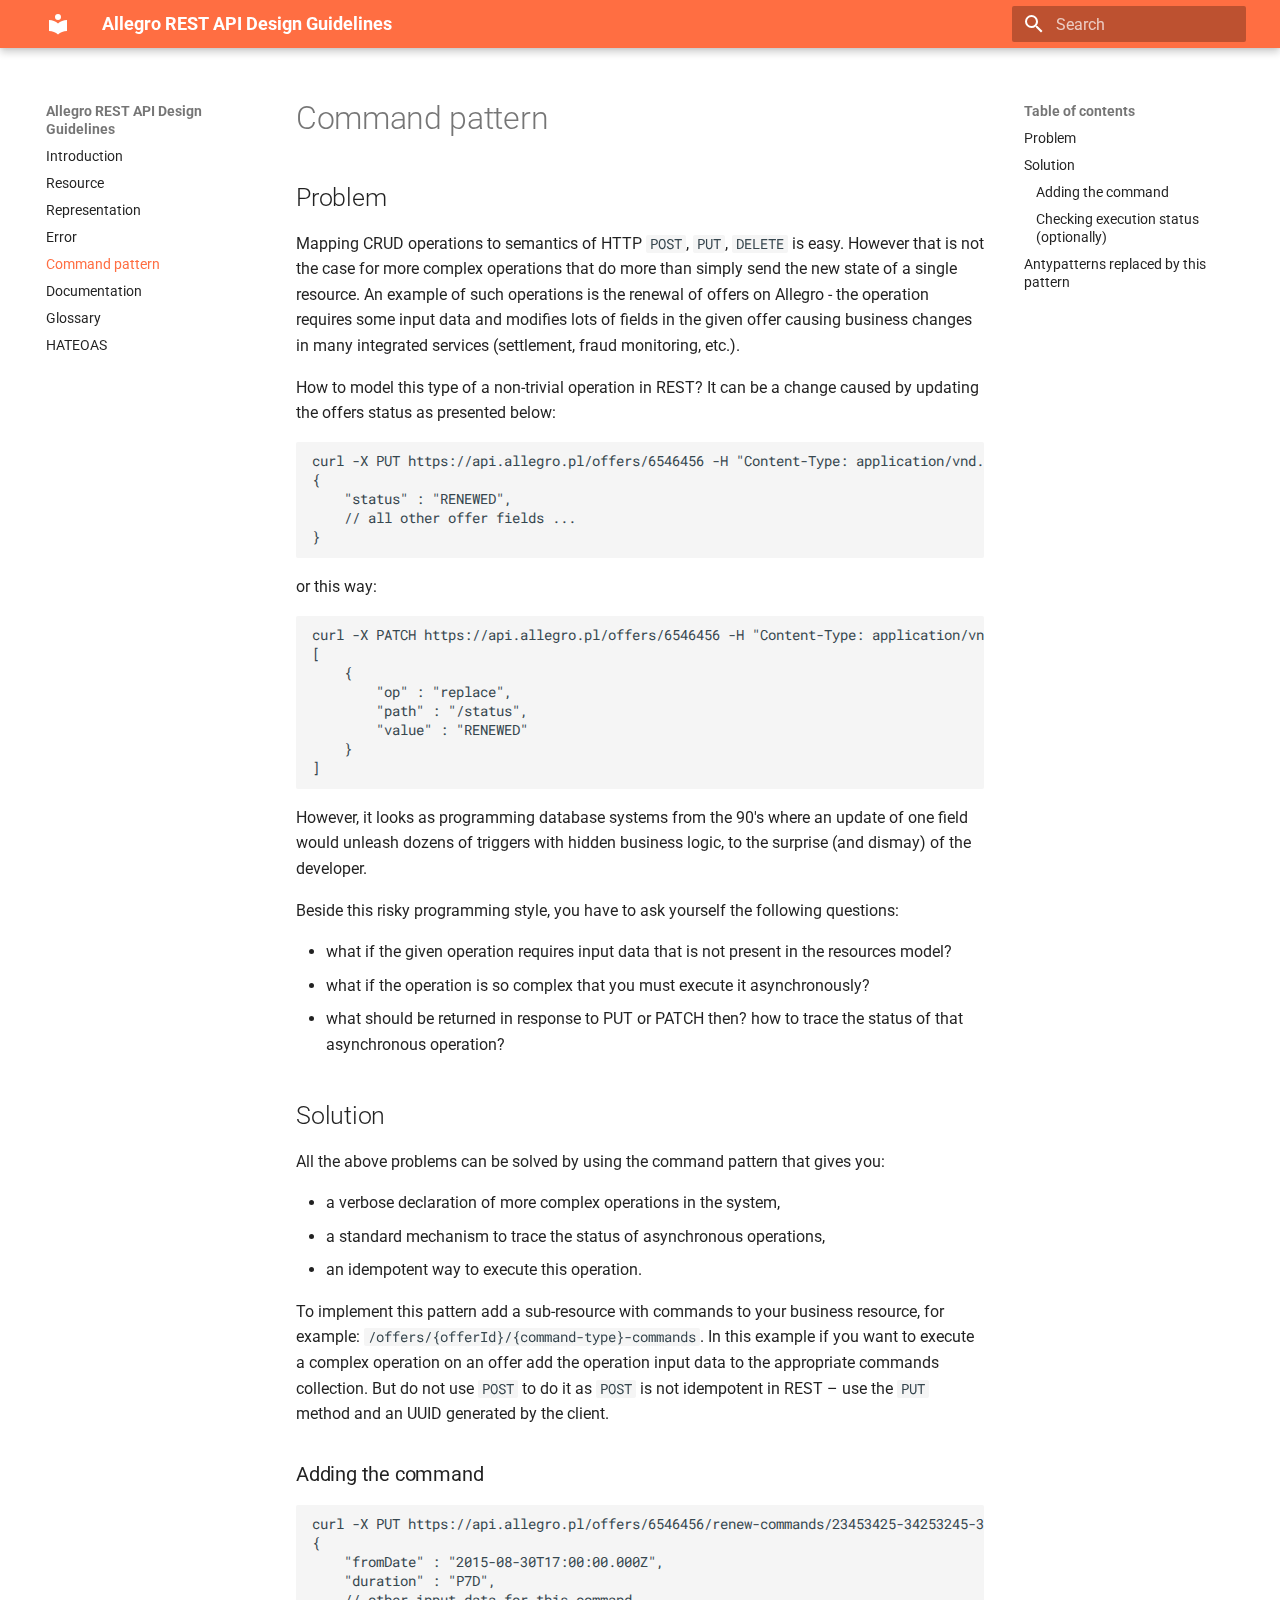
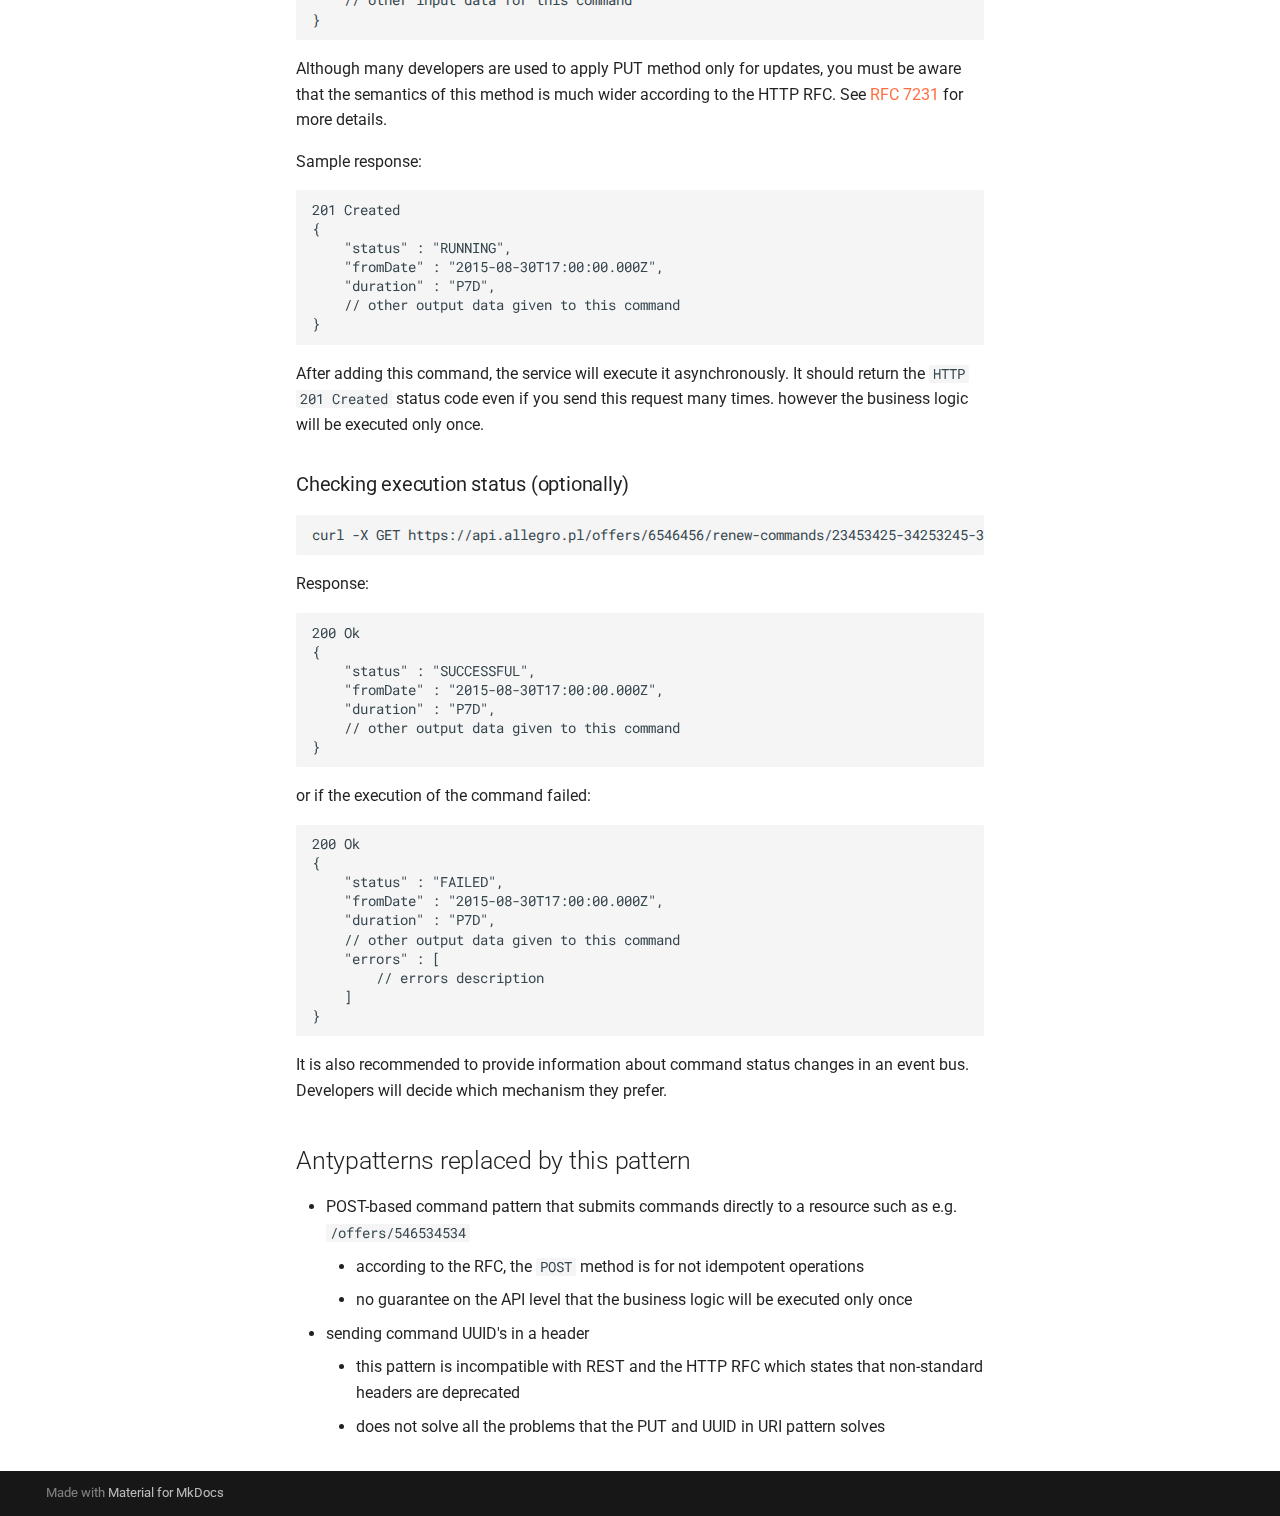
==== Command pattern/index.html @ 6375a6c2 "Deployed a1cb6ce with MkDocs version: 1.4.2" ====
<!doctype html>
<html lang="en" class="no-js">
  <head>
    
      <meta charset="utf-8">
      <meta name="viewport" content="width=device-width,initial-scale=1">
      
      
      
      
        <link rel="prev" href="../Error/">
      
      
        <link rel="next" href="../Documentation/">
      
      <link rel="icon" href="../assets/images/favicon.png">
      <meta name="generator" content="mkdocs-1.4.2, mkdocs-material-9.1.2">
    
    
      
        <title>Command pattern - Allegro REST API Design Guidelines</title>
      
    
    
      <link rel="stylesheet" href="../assets/stylesheets/main.7bf56d0a.min.css">
      
        
        <link rel="stylesheet" href="../assets/stylesheets/palette.a0c5b2b5.min.css">
      
      

    
    
    
      
        
        
        <link rel="preconnect" href="https://fonts.gstatic.com" crossorigin>
        <link rel="stylesheet" href="https://fonts.googleapis.com/css?family=Roboto:300,300i,400,400i,700,700i%7CRoboto+Mono:400,400i,700,700i&display=fallback">
        <style>:root{--md-text-font:"Roboto";--md-code-font:"Roboto Mono"}</style>
      
    
    
    <script>__md_scope=new URL("..",location),__md_hash=e=>[...e].reduce((e,_)=>(e<<5)-e+_.charCodeAt(0),0),__md_get=(e,_=localStorage,t=__md_scope)=>JSON.parse(_.getItem(t.pathname+"."+e)),__md_set=(e,_,t=localStorage,a=__md_scope)=>{try{t.setItem(a.pathname+"."+e,JSON.stringify(_))}catch(e){}}</script>
    
      

    
    
    
  </head>
  
  
    
    
      
    
    
    
    
    <body dir="ltr" data-md-color-scheme="default" data-md-color-primary="deep-orange" data-md-color-accent="indigo">
  
    
    
      <script>var palette=__md_get("__palette");if(palette&&"object"==typeof palette.color)for(var key of Object.keys(palette.color))document.body.setAttribute("data-md-color-"+key,palette.color[key])</script>
    
    <input class="md-toggle" data-md-toggle="drawer" type="checkbox" id="__drawer" autocomplete="off">
    <input class="md-toggle" data-md-toggle="search" type="checkbox" id="__search" autocomplete="off">
    <label class="md-overlay" for="__drawer"></label>
    <div data-md-component="skip">
      
        
        <a href="#command-pattern" class="md-skip">
          Skip to content
        </a>
      
    </div>
    <div data-md-component="announce">
      
    </div>
    
    
      

  

<header class="md-header md-header--shadow" data-md-component="header">
  <nav class="md-header__inner md-grid" aria-label="Header">
    <a href=".." title="Allegro REST API Design Guidelines" class="md-header__button md-logo" aria-label="Allegro REST API Design Guidelines" data-md-component="logo">
      
  
  <svg xmlns="http://www.w3.org/2000/svg" viewBox="0 0 24 24"><path d="M12 8a3 3 0 0 0 3-3 3 3 0 0 0-3-3 3 3 0 0 0-3 3 3 3 0 0 0 3 3m0 3.54C9.64 9.35 6.5 8 3 8v11c3.5 0 6.64 1.35 9 3.54 2.36-2.19 5.5-3.54 9-3.54V8c-3.5 0-6.64 1.35-9 3.54Z"/></svg>

    </a>
    <label class="md-header__button md-icon" for="__drawer">
      <svg xmlns="http://www.w3.org/2000/svg" viewBox="0 0 24 24"><path d="M3 6h18v2H3V6m0 5h18v2H3v-2m0 5h18v2H3v-2Z"/></svg>
    </label>
    <div class="md-header__title" data-md-component="header-title">
      <div class="md-header__ellipsis">
        <div class="md-header__topic">
          <span class="md-ellipsis">
            Allegro REST API Design Guidelines
          </span>
        </div>
        <div class="md-header__topic" data-md-component="header-topic">
          <span class="md-ellipsis">
            
              Command pattern
            
          </span>
        </div>
      </div>
    </div>
    
      <form class="md-header__option" data-md-component="palette">
        
          
          <input class="md-option" data-md-color-media="" data-md-color-scheme="default" data-md-color-primary="deep-orange" data-md-color-accent="indigo"  aria-hidden="true"  type="radio" name="__palette" id="__palette_1">
          
        
      </form>
    
    
    
      <label class="md-header__button md-icon" for="__search">
        <svg xmlns="http://www.w3.org/2000/svg" viewBox="0 0 24 24"><path d="M9.5 3A6.5 6.5 0 0 1 16 9.5c0 1.61-.59 3.09-1.56 4.23l.27.27h.79l5 5-1.5 1.5-5-5v-.79l-.27-.27A6.516 6.516 0 0 1 9.5 16 6.5 6.5 0 0 1 3 9.5 6.5 6.5 0 0 1 9.5 3m0 2C7 5 5 7 5 9.5S7 14 9.5 14 14 12 14 9.5 12 5 9.5 5Z"/></svg>
      </label>
      <div class="md-search" data-md-component="search" role="dialog">
  <label class="md-search__overlay" for="__search"></label>
  <div class="md-search__inner" role="search">
    <form class="md-search__form" name="search">
      <input type="text" class="md-search__input" name="query" aria-label="Search" placeholder="Search" autocapitalize="off" autocorrect="off" autocomplete="off" spellcheck="false" data-md-component="search-query" required>
      <label class="md-search__icon md-icon" for="__search">
        <svg xmlns="http://www.w3.org/2000/svg" viewBox="0 0 24 24"><path d="M9.5 3A6.5 6.5 0 0 1 16 9.5c0 1.61-.59 3.09-1.56 4.23l.27.27h.79l5 5-1.5 1.5-5-5v-.79l-.27-.27A6.516 6.516 0 0 1 9.5 16 6.5 6.5 0 0 1 3 9.5 6.5 6.5 0 0 1 9.5 3m0 2C7 5 5 7 5 9.5S7 14 9.5 14 14 12 14 9.5 12 5 9.5 5Z"/></svg>
        <svg xmlns="http://www.w3.org/2000/svg" viewBox="0 0 24 24"><path d="M20 11v2H8l5.5 5.5-1.42 1.42L4.16 12l7.92-7.92L13.5 5.5 8 11h12Z"/></svg>
      </label>
      <nav class="md-search__options" aria-label="Search">
        
        <button type="reset" class="md-search__icon md-icon" title="Clear" aria-label="Clear" tabindex="-1">
          <svg xmlns="http://www.w3.org/2000/svg" viewBox="0 0 24 24"><path d="M19 6.41 17.59 5 12 10.59 6.41 5 5 6.41 10.59 12 5 17.59 6.41 19 12 13.41 17.59 19 19 17.59 13.41 12 19 6.41Z"/></svg>
        </button>
      </nav>
      
    </form>
    <div class="md-search__output">
      <div class="md-search__scrollwrap" data-md-scrollfix>
        <div class="md-search-result" data-md-component="search-result">
          <div class="md-search-result__meta">
            Initializing search
          </div>
          <ol class="md-search-result__list" role="presentation"></ol>
        </div>
      </div>
    </div>
  </div>
</div>
    
    
  </nav>
  
</header>
    
    <div class="md-container" data-md-component="container">
      
      
        
          
        
      
      <main class="md-main" data-md-component="main">
        <div class="md-main__inner md-grid">
          
            
              
              <div class="md-sidebar md-sidebar--primary" data-md-component="sidebar" data-md-type="navigation" >
                <div class="md-sidebar__scrollwrap">
                  <div class="md-sidebar__inner">
                    


<nav class="md-nav md-nav--primary" aria-label="Navigation" data-md-level="0">
  <label class="md-nav__title" for="__drawer">
    <a href=".." title="Allegro REST API Design Guidelines" class="md-nav__button md-logo" aria-label="Allegro REST API Design Guidelines" data-md-component="logo">
      
  
  <svg xmlns="http://www.w3.org/2000/svg" viewBox="0 0 24 24"><path d="M12 8a3 3 0 0 0 3-3 3 3 0 0 0-3-3 3 3 0 0 0-3 3 3 3 0 0 0 3 3m0 3.54C9.64 9.35 6.5 8 3 8v11c3.5 0 6.64 1.35 9 3.54 2.36-2.19 5.5-3.54 9-3.54V8c-3.5 0-6.64 1.35-9 3.54Z"/></svg>

    </a>
    Allegro REST API Design Guidelines
  </label>
  
  <ul class="md-nav__list" data-md-scrollfix>
    
      
      
      

  
  
  
    <li class="md-nav__item">
      <a href=".." class="md-nav__link">
        Introduction
      </a>
    </li>
  

    
      
      
      

  
  
  
    <li class="md-nav__item">
      <a href="../Resource/" class="md-nav__link">
        Resource
      </a>
    </li>
  

    
      
      
      

  
  
  
    <li class="md-nav__item">
      <a href="../Representation/" class="md-nav__link">
        Representation
      </a>
    </li>
  

    
      
      
      

  
  
  
    <li class="md-nav__item">
      <a href="../Error/" class="md-nav__link">
        Error
      </a>
    </li>
  

    
      
      
      

  
  
    
  
  
    <li class="md-nav__item md-nav__item--active">
      
      <input class="md-nav__toggle md-toggle" type="checkbox" id="__toc">
      
      
        
      
      
        <label class="md-nav__link md-nav__link--active" for="__toc">
          Command pattern
          <span class="md-nav__icon md-icon"></span>
        </label>
      
      <a href="./" class="md-nav__link md-nav__link--active">
        Command pattern
      </a>
      
        

<nav class="md-nav md-nav--secondary" aria-label="Table of contents">
  
  
  
    
  
  
    <label class="md-nav__title" for="__toc">
      <span class="md-nav__icon md-icon"></span>
      Table of contents
    </label>
    <ul class="md-nav__list" data-md-component="toc" data-md-scrollfix>
      
        <li class="md-nav__item">
  <a href="#problem" class="md-nav__link">
    Problem
  </a>
  
</li>
      
        <li class="md-nav__item">
  <a href="#solution" class="md-nav__link">
    Solution
  </a>
  
    <nav class="md-nav" aria-label="Solution">
      <ul class="md-nav__list">
        
          <li class="md-nav__item">
  <a href="#adding-the-command" class="md-nav__link">
    Adding the command
  </a>
  
</li>
        
          <li class="md-nav__item">
  <a href="#checking-execution-status-optionally" class="md-nav__link">
    Checking execution status (optionally)
  </a>
  
</li>
        
      </ul>
    </nav>
  
</li>
      
        <li class="md-nav__item">
  <a href="#antypatterns-replaced-by-this-pattern" class="md-nav__link">
    Antypatterns replaced by this pattern
  </a>
  
</li>
      
    </ul>
  
</nav>
      
    </li>
  

    
      
      
      

  
  
  
    <li class="md-nav__item">
      <a href="../Documentation/" class="md-nav__link">
        Documentation
      </a>
    </li>
  

    
      
      
      

  
  
  
    <li class="md-nav__item">
      <a href="../Glossary/" class="md-nav__link">
        Glossary
      </a>
    </li>
  

    
      
      
      

  
  
  
    <li class="md-nav__item">
      <a href="../HATEOAS/" class="md-nav__link">
        HATEOAS
      </a>
    </li>
  

    
  </ul>
</nav>
                  </div>
                </div>
              </div>
            
            
              
              <div class="md-sidebar md-sidebar--secondary" data-md-component="sidebar" data-md-type="toc" >
                <div class="md-sidebar__scrollwrap">
                  <div class="md-sidebar__inner">
                    

<nav class="md-nav md-nav--secondary" aria-label="Table of contents">
  
  
  
    
  
  
    <label class="md-nav__title" for="__toc">
      <span class="md-nav__icon md-icon"></span>
      Table of contents
    </label>
    <ul class="md-nav__list" data-md-component="toc" data-md-scrollfix>
      
        <li class="md-nav__item">
  <a href="#problem" class="md-nav__link">
    Problem
  </a>
  
</li>
      
        <li class="md-nav__item">
  <a href="#solution" class="md-nav__link">
    Solution
  </a>
  
    <nav class="md-nav" aria-label="Solution">
      <ul class="md-nav__list">
        
          <li class="md-nav__item">
  <a href="#adding-the-command" class="md-nav__link">
    Adding the command
  </a>
  
</li>
        
          <li class="md-nav__item">
  <a href="#checking-execution-status-optionally" class="md-nav__link">
    Checking execution status (optionally)
  </a>
  
</li>
        
      </ul>
    </nav>
  
</li>
      
        <li class="md-nav__item">
  <a href="#antypatterns-replaced-by-this-pattern" class="md-nav__link">
    Antypatterns replaced by this pattern
  </a>
  
</li>
      
    </ul>
  
</nav>
                  </div>
                </div>
              </div>
            
          
          
            <div class="md-content" data-md-component="content">
              <article class="md-content__inner md-typeset">
                
                  


<h1 id="command-pattern">Command pattern</h1>
<h2 id="problem">Problem</h2>
<p>Mapping CRUD operations to semantics of HTTP <code>POST</code>, <code>PUT</code>, <code>DELETE</code> is easy. However that is not the case for more complex operations that do more
than simply send the new state of a single resource. An example of such operations is the renewal of offers on Allegro -  the operation requires some input data
and modifies lots of fields in the given offer causing business changes in many integrated services (settlement, fraud monitoring, etc.).</p>
<p>How to model this type of a non-trivial operation in REST? It can be a change caused by updating the offers status as presented below:</p>
<pre><code class="language-bash">curl -X PUT https://api.allegro.pl/offers/6546456 -H &quot;Content-Type: application/vnd.allegro.public.v1+json&quot; -d
{
    &quot;status&quot; : &quot;RENEWED&quot;,
    // all other offer fields ...
}
</code></pre>
<p>or this way:</p>
<pre><code class="language-bash">curl -X PATCH https://api.allegro.pl/offers/6546456 -H &quot;Content-Type: application/vnd.allegro.public.v1+json&quot; -d
[
    {
        &quot;op&quot; : &quot;replace&quot;,
        &quot;path&quot; : &quot;/status&quot;,
        &quot;value&quot; : &quot;RENEWED&quot;
    }
]
</code></pre>
<p>However, it looks as programming database systems from the 90's where an update of one
field would unleash dozens of triggers with hidden business logic, to the surprise (and dismay) of the developer.</p>
<p>Beside this risky programming style, you have to ask yourself the following questions:</p>
<ul>
<li>what if the given operation requires input data that is not present in the resources model?</li>
<li>what if the operation is so complex that you must execute it asynchronously?</li>
<li>what should be returned in response to PUT or PATCH then? how to trace the status of that asynchronous operation?</li>
</ul>
<h2 id="solution">Solution</h2>
<p>All the above problems can be solved by using the command pattern that gives you:</p>
<ul>
<li>a verbose declaration of more complex operations in the system,</li>
<li>a standard mechanism to trace the status of asynchronous operations,</li>
<li>an idempotent way to execute this operation.</li>
</ul>
<p>To implement this pattern add a sub-resource with commands to your business resource, for example: <code>/offers/{offerId}/{command-type}-commands</code>.
In this example if you want to execute a complex operation on an offer add the operation input data to the appropriate commands collection.
But do not use <code>POST</code> to do it as <code>POST</code> is not idempotent in REST – use the <code>PUT</code> method and an UUID generated by the client.</p>
<h3 id="adding-the-command">Adding the command</h3>
<pre><code class="language-bash">curl -X PUT https://api.allegro.pl/offers/6546456/renew-commands/23453425-34253245-3453454-345345 -H &quot;Content-Type: application/vnd.allegro.public.v1+json&quot; -d
{
    &quot;fromDate&quot; : &quot;2015-08-30T17:00:00.000Z&quot;,
    &quot;duration&quot; : &quot;P7D&quot;,
    // other input data for this command
}
</code></pre>
<p>Although many developers are used to apply PUT method only for updates, you must be aware that the semantics of this method is much wider according to the HTTP RFC.
See <a href="http://tools.ietf.org/html/rfc7231#section-4.3.4">RFC 7231</a> for more details.</p>
<p>Sample response:</p>
<pre><code class="language-bash">201 Created
{
    &quot;status&quot; : &quot;RUNNING&quot;,
    &quot;fromDate&quot; : &quot;2015-08-30T17:00:00.000Z&quot;,
    &quot;duration&quot; : &quot;P7D&quot;,
    // other output data given to this command
}
</code></pre>
<p>After adding this command, the service will execute it asynchronously.
It should return the <code>HTTP 201 Created</code> status code even if you send this request many times.
however the business logic will be executed only once.</p>
<h3 id="checking-execution-status-optionally">Checking execution status (optionally)</h3>
<pre><code class="language-bash">curl -X GET https://api.allegro.pl/offers/6546456/renew-commands/23453425-34253245-3453454-345345 -H &quot;Accept: application/vnd.allegro.public.v1+json&quot;
</code></pre>
<p>Response:</p>
<pre><code class="language-javascript">200 Ok
{
    &quot;status&quot; : &quot;SUCCESSFUL&quot;,
    &quot;fromDate&quot; : &quot;2015-08-30T17:00:00.000Z&quot;,
    &quot;duration&quot; : &quot;P7D&quot;,
    // other output data given to this command
}
</code></pre>
<p>or if the execution of the command failed:</p>
<pre><code class="language-javascript">200 Ok
{
    &quot;status&quot; : &quot;FAILED&quot;,
    &quot;fromDate&quot; : &quot;2015-08-30T17:00:00.000Z&quot;,
    &quot;duration&quot; : &quot;P7D&quot;,
    // other output data given to this command
    &quot;errors&quot; : [
        // errors description
    ]
}
</code></pre>
<p>It is also recommended to provide information about command status changes in an event bus.
Developers will decide which mechanism they prefer.</p>
<h2 id="antypatterns-replaced-by-this-pattern">Antypatterns replaced by this pattern</h2>
<ul>
<li>POST-based command pattern that submits commands directly to a resource such as e.g. <code>/offers/546534534</code><ul>
<li>according to the RFC, the <code>POST</code> method is for not idempotent operations</li>
<li>no guarantee on the API level that the business logic will be executed only once</li>
</ul>
</li>
<li>sending command UUID's in a header<ul>
<li>this pattern is incompatible with REST and the HTTP RFC which states that non-standard headers are deprecated</li>
<li>does not solve all the problems that the PUT and UUID in URI pattern solves</li>
</ul>
</li>
</ul>





                
              </article>
            </div>
          
          
        </div>
        
      </main>
      
        <footer class="md-footer">
  
  <div class="md-footer-meta md-typeset">
    <div class="md-footer-meta__inner md-grid">
      <div class="md-copyright">
  
  
    Made with
    <a href="https://squidfunk.github.io/mkdocs-material/" target="_blank" rel="noopener">
      Material for MkDocs
    </a>
  
</div>
      
    </div>
  </div>
</footer>
      
    </div>
    <div class="md-dialog" data-md-component="dialog">
      <div class="md-dialog__inner md-typeset"></div>
    </div>
    
    <script id="__config" type="application/json">{"base": "..", "features": [], "search": "../assets/javascripts/workers/search.208ed371.min.js", "translations": {"clipboard.copied": "Copied to clipboard", "clipboard.copy": "Copy to clipboard", "search.result.more.one": "1 more on this page", "search.result.more.other": "# more on this page", "search.result.none": "No matching documents", "search.result.one": "1 matching document", "search.result.other": "# matching documents", "search.result.placeholder": "Type to start searching", "search.result.term.missing": "Missing", "select.version": "Select version"}}</script>
    
    
      <script src="../assets/javascripts/bundle.fc8c2696.min.js"></script>
      
    
  </body>
</html>
---- assets/stylesheets/main.7bf56d0a.min.css ----
@charset "UTF-8";html{-webkit-text-size-adjust:none;-moz-text-size-adjust:none;text-size-adjust:none;box-sizing:border-box}*,:after,:before{box-sizing:inherit}@media (prefers-reduced-motion){*,:after,:before{transition:none!important}}body{margin:0}a,button,input,label{-webkit-tap-highlight-color:transparent}a{color:inherit;text-decoration:none}hr{border:0;box-sizing:initial;display:block;height:.05rem;overflow:visible;padding:0}small{font-size:80%}sub,sup{line-height:1em}img{border-style:none}table{border-collapse:initial;border-spacing:0}td,th{font-weight:400;vertical-align:top}button{background:#0000;border:0;font-family:inherit;font-size:inherit;margin:0;padding:0}input{border:0;outline:none}:root{--md-primary-fg-color:#4051b5;--md-primary-fg-color--light:#5d6cc0;--md-primary-fg-color--dark:#303fa1;--md-primary-bg-color:#fff;--md-primary-bg-color--light:#ffffffb3;--md-accent-fg-color:#526cfe;--md-accent-fg-color--transparent:#526cfe1a;--md-accent-bg-color:#fff;--md-accent-bg-color--light:#ffffffb3}:root,[data-md-color-scheme=default]{--md-default-fg-color:#000000de;--md-default-fg-color--light:#0000008a;--md-default-fg-color--lighter:#00000052;--md-default-fg-color--lightest:#00000012;--md-default-bg-color:#fff;--md-default-bg-color--light:#ffffffb3;--md-default-bg-color--lighter:#ffffff4d;--md-default-bg-color--lightest:#ffffff1f;--md-code-fg-color:#36464e;--md-code-bg-color:#f5f5f5;--md-code-hl-color:#ffff0080;--md-code-hl-number-color:#d52a2a;--md-code-hl-special-color:#db1457;--md-code-hl-function-color:#a846b9;--md-code-hl-constant-color:#6e59d9;--md-code-hl-keyword-color:#3f6ec6;--md-code-hl-string-color:#1c7d4d;--md-code-hl-name-color:var(--md-code-fg-color);--md-code-hl-operator-color:var(--md-default-fg-color--light);--md-code-hl-punctuation-color:var(--md-default-fg-color--light);--md-code-hl-comment-color:var(--md-default-fg-color--light);--md-code-hl-generic-color:var(--md-default-fg-color--light);--md-code-hl-variable-color:var(--md-default-fg-color--light);--md-typeset-color:var(--md-default-fg-color);--md-typeset-a-color:var(--md-primary-fg-color);--md-typeset-mark-color:#ffff0080;--md-typeset-del-color:#f5503d26;--md-typeset-ins-color:#0bd57026;--md-typeset-kbd-color:#fafafa;--md-typeset-kbd-accent-color:#fff;--md-typeset-kbd-border-color:#b8b8b8;--md-typeset-table-color:#0000001f;--md-typeset-table-color--light:rgba(0,0,0,.035);--md-admonition-fg-color:var(--md-default-fg-color);--md-admonition-bg-color:var(--md-default-bg-color);--md-warning-fg-color:#000000de;--md-warning-bg-color:#ff9;--md-footer-fg-color:#fff;--md-footer-fg-color--light:#ffffffb3;--md-footer-fg-color--lighter:#ffffff73;--md-footer-bg-color:#000000de;--md-footer-bg-color--dark:#00000052;--md-shadow-z1:0 0.2rem 0.5rem #0000000d,0 0 0.05rem #0000001a;--md-shadow-z2:0 0.2rem 0.5rem #0000001a,0 0 0.05rem #00000040;--md-shadow-z3:0 0.2rem 0.5rem #0003,0 0 0.05rem #00000059}.md-icon svg{fill:currentcolor;display:block;height:1.2rem;width:1.2rem}body{-webkit-font-smoothing:antialiased;-moz-osx-font-smoothing:grayscale;--md-text-font-family:var(--md-text-font,_),-apple-system,BlinkMacSystemFont,Helvetica,Arial,sans-serif;--md-code-font-family:var(--md-code-font,_),SFMono-Regular,Consolas,Menlo,monospace}aside,body,input{font-feature-settings:"kern","liga";color:var(--md-typeset-color);font-family:var(--md-text-font-family)}code,kbd,pre{font-feature-settings:"kern";font-family:var(--md-code-font-family)}:root{--md-typeset-table-sort-icon:url('data:image/svg+xml;charset=utf-8,<svg xmlns="http://www.w3.org/2000/svg" viewBox="0 0 24 24"><path d="m18 21-4-4h3V7h-3l4-4 4 4h-3v10h3M2 19v-2h10v2M2 13v-2h7v2M2 7V5h4v2H2Z"/></svg>');--md-typeset-table-sort-icon--asc:url('data:image/svg+xml;charset=utf-8,<svg xmlns="http://www.w3.org/2000/svg" viewBox="0 0 24 24"><path d="M19 17h3l-4 4-4-4h3V3h2M2 17h10v2H2M6 5v2H2V5m0 6h7v2H2v-2Z"/></svg>');--md-typeset-table-sort-icon--desc:url('data:image/svg+xml;charset=utf-8,<svg xmlns="http://www.w3.org/2000/svg" viewBox="0 0 24 24"><path d="M19 7h3l-4-4-4 4h3v14h2M2 17h10v2H2M6 5v2H2V5m0 6h7v2H2v-2Z"/></svg>')}.md-typeset{-webkit-print-color-adjust:exact;color-adjust:exact;font-size:.8rem;line-height:1.6}@media print{.md-typeset{font-size:.68rem}}.md-typeset blockquote,.md-typeset dl,.md-typeset figure,.md-typeset ol,.md-typeset pre,.md-typeset ul{margin-bottom:1em;margin-top:1em}.md-typeset h1{color:var(--md-default-fg-color--light);font-size:2em;line-height:1.3;margin:0 0 1.25em}.md-typeset h1,.md-typeset h2{font-weight:300;letter-spacing:-.01em}.md-typeset h2{font-size:1.5625em;line-height:1.4;margin:1.6em 0 .64em}.md-typeset h3{font-size:1.25em;font-weight:400;letter-spacing:-.01em;line-height:1.5;margin:1.6em 0 .8em}.md-typeset h2+h3{margin-top:.8em}.md-typeset h4{font-weight:700;letter-spacing:-.01em;margin:1em 0}.md-typeset h5,.md-typeset h6{color:var(--md-default-fg-color--light);font-size:.8em;font-weight:700;letter-spacing:-.01em;margin:1.25em 0}.md-typeset h5{text-transform:uppercase}.md-typeset hr{border-bottom:.05rem solid var(--md-default-fg-color--lightest);display:flow-root;margin:1.5em 0}.md-typeset a{color:var(--md-typeset-a-color);word-break:break-word}.md-typeset a,.md-typeset a:before{transition:color 125ms}.md-typeset a:focus,.md-typeset a:hover{color:var(--md-accent-fg-color)}.md-typeset a:focus code,.md-typeset a:hover code{background-color:var(--md-accent-fg-color--transparent)}.md-typeset a code{color:currentcolor;transition:background-color 125ms}.md-typeset a.focus-visible{outline-color:var(--md-accent-fg-color);outline-offset:.2rem}.md-typeset code,.md-typeset kbd,.md-typeset pre{color:var(--md-code-fg-color);direction:ltr;font-variant-ligatures:none}@media print{.md-typeset code,.md-typeset kbd,.md-typeset pre{white-space:pre-wrap}}.md-typeset code{background-color:var(--md-code-bg-color);border-radius:.1rem;-webkit-box-decoration-break:clone;box-decoration-break:clone;font-size:.85em;padding:0 .2941176471em;word-break:break-word}.md-typeset code:not(.focus-visible){-webkit-tap-highlight-color:transparent;outline:none}.md-typeset pre{display:flow-root;line-height:1.4;position:relative}.md-typeset pre>code{-webkit-box-decoration-break:slice;box-decoration-break:slice;box-shadow:none;display:block;margin:0;outline-color:var(--md-accent-fg-color);overflow:auto;padding:.7720588235em 1.1764705882em;scrollbar-color:var(--md-default-fg-color--lighter) #0000;scrollbar-width:thin;touch-action:auto;word-break:normal}.md-typeset pre>code:hover{scrollbar-color:var(--md-accent-fg-color) #0000}.md-typeset pre>code::-webkit-scrollbar{height:.2rem;width:.2rem}.md-typeset pre>code::-webkit-scrollbar-thumb{background-color:var(--md-default-fg-color--lighter)}.md-typeset pre>code::-webkit-scrollbar-thumb:hover{background-color:var(--md-accent-fg-color)}.md-typeset kbd{background-color:var(--md-typeset-kbd-color);border-radius:.1rem;box-shadow:0 .1rem 0 .05rem var(--md-typeset-kbd-border-color),0 .1rem 0 var(--md-typeset-kbd-border-color),0 -.1rem .2rem var(--md-typeset-kbd-accent-color) inset;color:var(--md-default-fg-color);display:inline-block;font-size:.75em;padding:0 .6666666667em;vertical-align:text-top;word-break:break-word}.md-typeset mark{background-color:var(--md-typeset-mark-color);-webkit-box-decoration-break:clone;box-decoration-break:clone;color:inherit;word-break:break-word}.md-typeset abbr{border-bottom:.05rem dotted var(--md-default-fg-color--light);cursor:help;text-decoration:none}@media (hover:none){.md-typeset abbr[title]:focus:after,.md-typeset abbr[title]:hover:after{background-color:var(--md-default-fg-color);border-radius:.1rem;box-shadow:var(--md-shadow-z3);color:var(--md-default-bg-color);content:attr(title);font-size:.7rem;left:.8rem;margin-top:2em;padding:.2rem .3rem;position:absolute;right:.8rem}}.md-typeset small{opacity:.75}[dir=ltr] .md-typeset sub,[dir=ltr] .md-typeset sup{margin-left:.078125em}[dir=rtl] .md-typeset sub,[dir=rtl] .md-typeset sup{margin-right:.078125em}[dir=ltr] .md-typeset blockquote{padding-left:.6rem}[dir=rtl] .md-typeset blockquote{padding-right:.6rem}[dir=ltr] .md-typeset blockquote{border-left:.2rem solid var(--md-default-fg-color--lighter)}[dir=rtl] .md-typeset blockquote{border-right:.2rem solid var(--md-default-fg-color--lighter)}.md-typeset blockquote{color:var(--md-default-fg-color--light);margin-left:0;margin-right:0}.md-typeset ul{list-style-type:disc}[dir=ltr] .md-typeset ol,[dir=ltr] .md-typeset ul{margin-left:.625em}[dir=rtl] .md-typeset ol,[dir=rtl] .md-typeset ul{margin-right:.625em}.md-typeset ol,.md-typeset ul{padding:0}.md-typeset ol:not([hidden]),.md-typeset ul:not([hidden]){display:flow-root}.md-typeset ol ol,.md-typeset ul ol{list-style-type:lower-alpha}.md-typeset ol ol ol,.md-typeset ul ol ol{list-style-type:lower-roman}[dir=ltr] .md-typeset ol li,[dir=ltr] .md-typeset ul li{margin-left:1.25em}[dir=rtl] .md-typeset ol li,[dir=rtl] .md-typeset ul li{margin-right:1.25em}.md-typeset ol li,.md-typeset ul li{margin-bottom:.5em}.md-typeset ol li blockquote,.md-typeset ol li p,.md-typeset ul li blockquote,.md-typeset ul li p{margin:.5em 0}.md-typeset ol li:last-child,.md-typeset ul li:last-child{margin-bottom:0}[dir=ltr] .md-typeset ol li ol,[dir=ltr] .md-typeset ol li ul,[dir=ltr] .md-typeset ul li ol,[dir=ltr] .md-typeset ul li ul{margin-left:.625em}[dir=rtl] .md-typeset ol li ol,[dir=rtl] .md-typeset ol li ul,[dir=rtl] .md-typeset ul li ol,[dir=rtl] .md-typeset ul li ul{margin-right:.625em}.md-typeset ol li ol,.md-typeset ol li ul,.md-typeset ul li ol,.md-typeset ul li ul{margin-bottom:.5em;margin-top:.5em}[dir=ltr] .md-typeset dd{margin-left:1.875em}[dir=rtl] .md-typeset dd{margin-right:1.875em}.md-typeset dd{margin-bottom:1.5em;margin-top:1em}.md-typeset img,.md-typeset svg,.md-typeset video{height:auto;max-width:100%}.md-typeset img[align=left]{margin:1em 1em 1em 0}.md-typeset img[align=right]{margin:1em 0 1em 1em}.md-typeset img[align]:only-child{margin-top:0}.md-typeset img[src$="#gh-dark-mode-only"],.md-typeset img[src$="#only-dark"]{display:none}.md-typeset figure{display:flow-root;margin:1em auto;max-width:100%;text-align:center;width:-webkit-fit-content;width:-moz-fit-content;width:fit-content}.md-typeset figure img{display:block}.md-typeset figcaption{font-style:italic;margin:1em auto;max-width:24rem}.md-typeset iframe{max-width:100%}.md-typeset table:not([class]){background-color:var(--md-default-bg-color);border:.05rem solid var(--md-typeset-table-color);border-radius:.1rem;display:inline-block;font-size:.64rem;max-width:100%;overflow:auto;touch-action:auto}@media print{.md-typeset table:not([class]){display:table}}.md-typeset table:not([class])+*{margin-top:1.5em}.md-typeset table:not([class]) td>:first-child,.md-typeset table:not([class]) th>:first-child{margin-top:0}.md-typeset table:not([class]) td>:last-child,.md-typeset table:not([class]) th>:last-child{margin-bottom:0}.md-typeset table:not([class]) td:not([align]),.md-typeset table:not([class]) th:not([align]){text-align:left}[dir=rtl] .md-typeset table:not([class]) td:not([align]),[dir=rtl] .md-typeset table:not([class]) th:not([align]){text-align:right}.md-typeset table:not([class]) th{font-weight:700;min-width:5rem;padding:.9375em 1.25em;vertical-align:top}.md-typeset table:not([class]) td{border-top:.05rem solid var(--md-typeset-table-color);padding:.9375em 1.25em;vertical-align:top}.md-typeset table:not([class]) tbody tr{transition:background-color 125ms}.md-typeset table:not([class]) tbody tr:hover{background-color:var(--md-typeset-table-color--light);box-shadow:0 .05rem 0 var(--md-default-bg-color) inset}.md-typeset table:not([class]) a{word-break:normal}.md-typeset table th[role=columnheader]{cursor:pointer}[dir=ltr] .md-typeset table th[role=columnheader]:after{margin-left:.5em}[dir=rtl] .md-typeset table th[role=columnheader]:after{margin-right:.5em}.md-typeset table th[role=columnheader]:after{content:"";display:inline-block;height:1.2em;-webkit-mask-image:var(--md-typeset-table-sort-icon);mask-image:var(--md-typeset-table-sort-icon);-webkit-mask-repeat:no-repeat;mask-repeat:no-repeat;-webkit-mask-size:contain;mask-size:contain;transition:background-color 125ms;vertical-align:text-bottom;width:1.2em}.md-typeset table th[role=columnheader]:hover:after{background-color:var(--md-default-fg-color--lighter)}.md-typeset table th[role=columnheader][aria-sort=ascending]:after{background-color:var(--md-default-fg-color--light);-webkit-mask-image:var(--md-typeset-table-sort-icon--asc);mask-image:var(--md-typeset-table-sort-icon--asc)}.md-typeset table th[role=columnheader][aria-sort=descending]:after{background-color:var(--md-default-fg-color--light);-webkit-mask-image:var(--md-typeset-table-sort-icon--desc);mask-image:var(--md-typeset-table-sort-icon--desc)}.md-typeset__scrollwrap{margin:1em -.8rem;overflow-x:auto;touch-action:auto}.md-typeset__table{display:inline-block;margin-bottom:.5em;padding:0 .8rem}@media print{.md-typeset__table{display:block}}html .md-typeset__table table{display:table;margin:0;overflow:hidden;width:100%}@media screen and (max-width:44.9375em){.md-content__inner>pre{margin:1em -.8rem}.md-content__inner>pre code{border-radius:0}}.md-banner{background-color:var(--md-footer-bg-color);color:var(--md-footer-fg-color);overflow:auto}@media print{.md-banner{display:none}}.md-banner--warning{background-color:var(--md-warning-bg-color);color:var(--md-warning-fg-color)}.md-banner__inner{font-size:.7rem;margin:.6rem auto;padding:0 .8rem}[dir=ltr] .md-banner__button{float:right}[dir=rtl] .md-banner__button{float:left}.md-banner__button{color:inherit;cursor:pointer;transition:opacity .25s}.md-banner__button:hover{opacity:.7}html{font-size:125%;height:100%;overflow-x:hidden}@media screen and (min-width:100em){html{font-size:137.5%}}@media screen and (min-width:125em){html{font-size:150%}}body{background-color:var(--md-default-bg-color);display:flex;flex-direction:column;font-size:.5rem;min-height:100%;position:relative;width:100%}@media print{body{display:block}}@media screen and (max-width:59.9375em){body[data-md-scrolllock]{position:fixed}}.md-grid{margin-left:auto;margin-right:auto;max-width:61rem}.md-container{display:flex;flex-direction:column;flex-grow:1}@media print{.md-container{display:block}}.md-main{flex-grow:1}.md-main__inner{display:flex;height:100%;margin-top:1.5rem}.md-ellipsis{overflow:hidden;text-overflow:ellipsis;white-space:nowrap}.md-toggle{display:none}.md-option{height:0;opacity:0;position:absolute;width:0}.md-option:checked+label:not([hidden]){display:block}.md-option.focus-visible+label{outline-color:var(--md-accent-fg-color);outline-style:auto}.md-skip{background-color:var(--md-default-fg-color);border-radius:.1rem;color:var(--md-default-bg-color);font-size:.64rem;margin:.5rem;opacity:0;outline-color:var(--md-accent-fg-color);padding:.3rem .5rem;position:fixed;transform:translateY(.4rem);z-index:-1}.md-skip:focus{opacity:1;transform:translateY(0);transition:transform .25s cubic-bezier(.4,0,.2,1),opacity 175ms 75ms;z-index:10}@page{margin:25mm}:root{--md-clipboard-icon:url('data:image/svg+xml;charset=utf-8,<svg xmlns="http://www.w3.org/2000/svg" viewBox="0 0 24 24"><path d="M19 21H8V7h11m0-2H8a2 2 0 0 0-2 2v14a2 2 0 0 0 2 2h11a2 2 0 0 0 2-2V7a2 2 0 0 0-2-2m-3-4H4a2 2 0 0 0-2 2v14h2V3h12V1Z"/></svg>')}.md-clipboard{border-radius:.1rem;color:var(--md-default-fg-color--lightest);cursor:pointer;height:1.5em;outline-color:var(--md-accent-fg-color);outline-offset:.1rem;position:absolute;right:.5em;top:.5em;transition:color .25s;width:1.5em;z-index:1}@media print{.md-clipboard{display:none}}.md-clipboard:not(.focus-visible){-webkit-tap-highlight-color:transparent;outline:none}:hover>.md-clipboard{color:var(--md-default-fg-color--light)}.md-clipboard:focus,.md-clipboard:hover{color:var(--md-accent-fg-color)}.md-clipboard:after{background-color:currentcolor;content:"";display:block;height:1.125em;margin:0 auto;-webkit-mask-image:var(--md-clipboard-icon);mask-image:var(--md-clipboard-icon);-webkit-mask-position:center;mask-position:center;-webkit-mask-repeat:no-repeat;mask-repeat:no-repeat;-webkit-mask-size:contain;mask-size:contain;width:1.125em}.md-clipboard--inline{cursor:pointer}.md-clipboard--inline code{transition:color .25s,background-color .25s}.md-clipboard--inline:focus code,.md-clipboard--inline:hover code{background-color:var(--md-accent-fg-color--transparent);color:var(--md-accent-fg-color)}@keyframes consent{0%{opacity:0;transform:translateY(100%)}to{opacity:1;transform:translateY(0)}}@keyframes overlay{0%{opacity:0}to{opacity:1}}.md-consent__overlay{animation:overlay .25s both;-webkit-backdrop-filter:blur(.1rem);backdrop-filter:blur(.1rem);background-color:#0000008a;height:100%;opacity:1;position:fixed;top:0;width:100%;z-index:5}.md-consent__inner{animation:consent .5s cubic-bezier(.1,.7,.1,1) both;background-color:var(--md-default-bg-color);border:0;border-radius:.1rem;bottom:0;box-shadow:0 0 .2rem #0000001a,0 .2rem .4rem #0003;max-height:100%;overflow:auto;padding:0;position:fixed;width:100%;z-index:5}.md-consent__form{padding:.8rem}.md-consent__settings{display:none;margin:1em 0}input:checked+.md-consent__settings{display:block}.md-consent__controls{margin-bottom:.8rem}.md-typeset .md-consent__controls .md-button{display:inline}@media screen and (max-width:44.9375em){.md-typeset .md-consent__controls .md-button{display:block;margin-top:.4rem;text-align:center;width:100%}}.md-consent label{cursor:pointer}.md-content{flex-grow:1;min-width:0}.md-content__inner{margin:0 .8rem 1.2rem;padding-top:.6rem}@media screen and (min-width:76.25em){[dir=ltr] .md-sidebar--primary:not([hidden])~.md-content>.md-content__inner{margin-left:1.2rem}[dir=ltr] .md-sidebar--secondary:not([hidden])~.md-content>.md-content__inner,[dir=rtl] .md-sidebar--primary:not([hidden])~.md-content>.md-content__inner{margin-right:1.2rem}[dir=rtl] .md-sidebar--secondary:not([hidden])~.md-content>.md-content__inner{margin-left:1.2rem}}.md-content__inner:before{content:"";display:block;height:.4rem}.md-content__inner>:last-child{margin-bottom:0}[dir=ltr] .md-content__button{float:right}[dir=rtl] .md-content__button{float:left}[dir=ltr] .md-content__button{margin-left:.4rem}[dir=rtl] .md-content__button{margin-right:.4rem}.md-content__button{margin:.4rem 0;padding:0}@media print{.md-content__button{display:none}}.md-typeset .md-content__button{color:var(--md-default-fg-color--lighter)}.md-content__button svg{display:inline;vertical-align:top}[dir=rtl] .md-content__button svg{transform:scaleX(-1)}[dir=ltr] .md-dialog{right:.8rem}[dir=rtl] .md-dialog{left:.8rem}.md-dialog{background-color:var(--md-default-fg-color);border-radius:.1rem;bottom:.8rem;box-shadow:var(--md-shadow-z3);min-width:11.1rem;opacity:0;padding:.4rem .6rem;pointer-events:none;position:fixed;transform:translateY(100%);transition:transform 0ms .4s,opacity .4s;z-index:4}@media print{.md-dialog{display:none}}.md-dialog--active{opacity:1;pointer-events:auto;transform:translateY(0);transition:transform .4s cubic-bezier(.075,.85,.175,1),opacity .4s}.md-dialog__inner{color:var(--md-default-bg-color);font-size:.7rem}.md-feedback{margin:2em 0 1em;text-align:center}.md-feedback fieldset{border:none;margin:0;padding:0}.md-feedback__title{font-weight:700;margin:1em auto}.md-feedback__inner{position:relative}.md-feedback__list{align-content:baseline;display:flex;flex-wrap:wrap;justify-content:center;position:relative}.md-feedback__list:hover .md-icon:not(:disabled){color:var(--md-default-fg-color--lighter)}:disabled .md-feedback__list{min-height:1.8rem}.md-feedback__icon{color:var(--md-default-fg-color--light);cursor:pointer;flex-shrink:0;margin:0 .1rem;transition:color 125ms}.md-feedback__icon:not(:disabled).md-icon:hover{color:var(--md-accent-fg-color)}.md-feedback__icon:disabled{color:var(--md-default-fg-color--lightest);pointer-events:none}.md-feedback__note{opacity:0;position:relative;transform:translateY(.4rem);transition:transform .4s cubic-bezier(.1,.7,.1,1),opacity .15s}.md-feedback__note>*{margin:0 auto;max-width:16rem}:disabled .md-feedback__note{opacity:1;transform:translateY(0)}.md-footer{background-color:var(--md-footer-bg-color);color:var(--md-footer-fg-color)}@media print{.md-footer{display:none}}.md-footer__inner{justify-content:space-between;overflow:auto;padding:.2rem}.md-footer__inner:not([hidden]){display:flex}.md-footer__link{display:flex;flex-grow:0.01;outline-color:var(--md-accent-fg-color);overflow:hidden;padding-bottom:.4rem;padding-top:1.4rem;transition:opacity .25s}.md-footer__link:focus,.md-footer__link:hover{opacity:.7}[dir=rtl] .md-footer__link svg{transform:scaleX(-1)}@media screen and (max-width:44.9375em){.md-footer__link--prev .md-footer__title{display:none}}[dir=ltr] .md-footer__link--next{margin-left:auto}[dir=rtl] .md-footer__link--next{margin-right:auto}.md-footer__link--next{text-align:right}[dir=rtl] .md-footer__link--next{text-align:left}.md-footer__title{flex-grow:1;font-size:.9rem;line-height:2.4rem;max-width:calc(100% - 2.4rem);padding:0 1rem;position:relative;white-space:nowrap}.md-footer__button{margin:.2rem;padding:.4rem}.md-footer__direction{font-size:.64rem;left:0;margin-top:-1rem;opacity:.7;padding:0 1rem;position:absolute;right:0}.md-footer-meta{background-color:var(--md-footer-bg-color--dark)}.md-footer-meta__inner{display:flex;flex-wrap:wrap;justify-content:space-between;padding:.2rem}html .md-footer-meta.md-typeset a{color:var(--md-footer-fg-color--light)}html .md-footer-meta.md-typeset a:focus,html .md-footer-meta.md-typeset a:hover{color:var(--md-footer-fg-color)}.md-copyright{color:var(--md-footer-fg-color--lighter);font-size:.64rem;margin:auto .6rem;padding:.4rem 0;width:100%}@media screen and (min-width:45em){.md-copyright{width:auto}}.md-copyright__highlight{color:var(--md-footer-fg-color--light)}.md-social{margin:0 .4rem;padding:.2rem 0 .6rem}@media screen and (min-width:45em){.md-social{padding:.6rem 0}}.md-social__link{display:inline-block;height:1.6rem;text-align:center;width:1.6rem}.md-social__link:before{line-height:1.9}.md-social__link svg{fill:currentcolor;max-height:.8rem;vertical-align:-25%}.md-typeset .md-button{border:.1rem solid;border-radius:.1rem;color:var(--md-primary-fg-color);cursor:pointer;display:inline-block;font-weight:700;padding:.625em 2em;transition:color 125ms,background-color 125ms,border-color 125ms}.md-typeset .md-button--primary{background-color:var(--md-primary-fg-color);border-color:var(--md-primary-fg-color);color:var(--md-primary-bg-color)}.md-typeset .md-button:focus,.md-typeset .md-button:hover{background-color:var(--md-accent-fg-color);border-color:var(--md-accent-fg-color);color:var(--md-accent-bg-color)}[dir=ltr] .md-typeset .md-input{border-top-left-radius:.1rem}[dir=ltr] .md-typeset .md-input,[dir=rtl] .md-typeset .md-input{border-top-right-radius:.1rem}[dir=rtl] .md-typeset .md-input{border-top-left-radius:.1rem}.md-typeset .md-input{border-bottom:.1rem solid var(--md-default-fg-color--lighter);box-shadow:var(--md-shadow-z1);font-size:.8rem;height:1.8rem;padding:0 .6rem;transition:border .25s,box-shadow .25s}.md-typeset .md-input:focus,.md-typeset .md-input:hover{border-bottom-color:var(--md-accent-fg-color);box-shadow:var(--md-shadow-z2)}.md-typeset .md-input--stretch{width:100%}.md-header{background-color:var(--md-primary-fg-color);box-shadow:0 0 .2rem #0000,0 .2rem .4rem #0000;color:var(--md-primary-bg-color);display:block;left:0;position:-webkit-sticky;position:sticky;right:0;top:0;z-index:4}@media print{.md-header{display:none}}.md-header[hidden]{transform:translateY(-100%);transition:transform .25s cubic-bezier(.8,0,.6,1),box-shadow .25s}.md-header--shadow{box-shadow:0 0 .2rem #0000001a,0 .2rem .4rem #0003;transition:transform .25s cubic-bezier(.1,.7,.1,1),box-shadow .25s}.md-header__inner{align-items:center;display:flex;padding:0 .2rem}.md-header__button{color:currentcolor;cursor:pointer;margin:.2rem;outline-color:var(--md-accent-fg-color);padding:.4rem;position:relative;transition:opacity .25s;vertical-align:middle;z-index:1}.md-header__button:hover{opacity:.7}.md-header__button:not([hidden]){display:inline-block}.md-header__button:not(.focus-visible){-webkit-tap-highlight-color:transparent;outline:none}.md-header__button.md-logo{margin:.2rem;padding:.4rem}@media screen and (max-width:76.1875em){.md-header__button.md-logo{display:none}}.md-header__button.md-logo img,.md-header__button.md-logo svg{fill:currentcolor;display:block;height:1.2rem;width:auto}@media screen and (min-width:60em){.md-header__button[for=__search]{display:none}}.no-js .md-header__button[for=__search]{display:none}[dir=rtl] .md-header__button[for=__search] svg{transform:scaleX(-1)}@media screen and (min-width:76.25em){.md-header__button[for=__drawer]{display:none}}.md-header__topic{display:flex;max-width:100%;position:absolute;transition:transform .4s cubic-bezier(.1,.7,.1,1),opacity .15s;white-space:nowrap}.md-header__topic+.md-header__topic{opacity:0;pointer-events:none;transform:translateX(1.25rem);transition:transform .4s cubic-bezier(1,.7,.1,.1),opacity .15s;z-index:-1}[dir=rtl] .md-header__topic+.md-header__topic{transform:translateX(-1.25rem)}.md-header__topic:first-child{font-weight:700}[dir=ltr] .md-header__title{margin-left:1rem}[dir=rtl] .md-header__title{margin-right:1rem}[dir=ltr] .md-header__title{margin-right:.4rem}[dir=rtl] .md-header__title{margin-left:.4rem}.md-header__title{flex-grow:1;font-size:.9rem;height:2.4rem;line-height:2.4rem}.md-header__title--active .md-header__topic{opacity:0;pointer-events:none;transform:translateX(-1.25rem);transition:transform .4s cubic-bezier(1,.7,.1,.1),opacity .15s;z-index:-1}[dir=rtl] .md-header__title--active .md-header__topic{transform:translateX(1.25rem)}.md-header__title--active .md-header__topic+.md-header__topic{opacity:1;pointer-events:auto;transform:translateX(0);transition:transform .4s cubic-bezier(.1,.7,.1,1),opacity .15s;z-index:0}.md-header__title>.md-header__ellipsis{height:100%;position:relative;width:100%}.md-header__option{display:flex;flex-shrink:0;max-width:100%;transition:max-width 0ms .25s,opacity .25s .25s;white-space:nowrap}[data-md-toggle=search]:checked~.md-header .md-header__option{max-width:0;opacity:0;transition:max-width 0ms,opacity 0ms}.md-header__source{display:none}@media screen and (min-width:60em){[dir=ltr] .md-header__source{margin-left:1rem}[dir=rtl] .md-header__source{margin-right:1rem}.md-header__source{display:block;max-width:11.7rem;width:11.7rem}}@media screen and (min-width:76.25em){[dir=ltr] .md-header__source{margin-left:1.4rem}[dir=rtl] .md-header__source{margin-right:1.4rem}}:root{--md-nav-icon--prev:url('data:image/svg+xml;charset=utf-8,<svg xmlns="http://www.w3.org/2000/svg" viewBox="0 0 24 24"><path d="M20 11v2H8l5.5 5.5-1.42 1.42L4.16 12l7.92-7.92L13.5 5.5 8 11h12Z"/></svg>');--md-nav-icon--next:url('data:image/svg+xml;charset=utf-8,<svg xmlns="http://www.w3.org/2000/svg" viewBox="0 0 24 24"><path d="M8.59 16.58 13.17 12 8.59 7.41 10 6l6 6-6 6-1.41-1.42Z"/></svg>');--md-toc-icon:url('data:image/svg+xml;charset=utf-8,<svg xmlns="http://www.w3.org/2000/svg" viewBox="0 0 24 24"><path d="M3 9h14V7H3v2m0 4h14v-2H3v2m0 4h14v-2H3v2m16 0h2v-2h-2v2m0-10v2h2V7h-2m0 6h2v-2h-2v2Z"/></svg>')}.md-nav{font-size:.7rem;line-height:1.3}.md-nav__title{color:var(--md-default-fg-color--light);display:block;font-weight:700;overflow:hidden;padding:0 .6rem;text-overflow:ellipsis}.md-nav__title .md-nav__button{display:none}.md-nav__title .md-nav__button img{height:100%;width:auto}.md-nav__title .md-nav__button.md-logo img,.md-nav__title .md-nav__button.md-logo svg{fill:currentcolor;display:block;height:2.4rem;max-width:100%;object-fit:contain;width:auto}.md-nav__list{list-style:none;margin:0;padding:0}.md-nav__item{padding:0 .6rem}[dir=ltr] .md-nav__item .md-nav__item{padding-right:0}[dir=rtl] .md-nav__item .md-nav__item{padding-left:0}.md-nav__link{align-items:center;cursor:pointer;display:flex;justify-content:space-between;margin-top:.625em;overflow:hidden;scroll-snap-align:start;text-overflow:ellipsis;transition:color 125ms}.md-nav__link--passed{color:var(--md-default-fg-color--light)}.md-nav__item .md-nav__link--active{color:var(--md-typeset-a-color)}.md-nav__item .md-nav__link--index [href]{width:100%}.md-nav__link:focus,.md-nav__link:hover{color:var(--md-accent-fg-color)}.md-nav__link.focus-visible{outline-color:var(--md-accent-fg-color);outline-offset:.2rem}.md-nav--primary .md-nav__link[for=__toc]{display:none}.md-nav--primary .md-nav__link[for=__toc] .md-icon:after{background-color:currentcolor;display:block;height:100%;-webkit-mask-image:var(--md-toc-icon);mask-image:var(--md-toc-icon);width:100%}.md-nav--primary .md-nav__link[for=__toc]~.md-nav{display:none}.md-nav__link>*{cursor:pointer;display:flex}.md-nav__icon{flex-shrink:0}.md-nav__source{display:none}@media screen and (max-width:76.1875em){.md-nav--primary,.md-nav--primary .md-nav{background-color:var(--md-default-bg-color);display:flex;flex-direction:column;height:100%;left:0;position:absolute;right:0;top:0;z-index:1}.md-nav--primary .md-nav__item,.md-nav--primary .md-nav__title{font-size:.8rem;line-height:1.5}.md-nav--primary .md-nav__title{background-color:var(--md-default-fg-color--lightest);color:var(--md-default-fg-color--light);cursor:pointer;height:5.6rem;line-height:2.4rem;padding:3rem .8rem .2rem;position:relative;white-space:nowrap}[dir=ltr] .md-nav--primary .md-nav__title .md-nav__icon{left:.4rem}[dir=rtl] .md-nav--primary .md-nav__title .md-nav__icon{right:.4rem}.md-nav--primary .md-nav__title .md-nav__icon{display:block;height:1.2rem;margin:.2rem;position:absolute;top:.4rem;width:1.2rem}.md-nav--primary .md-nav__title .md-nav__icon:after{background-color:currentcolor;content:"";display:block;height:100%;-webkit-mask-image:var(--md-nav-icon--prev);mask-image:var(--md-nav-icon--prev);-webkit-mask-position:center;mask-position:center;-webkit-mask-repeat:no-repeat;mask-repeat:no-repeat;-webkit-mask-size:contain;mask-size:contain;width:100%}.md-nav--primary .md-nav__title~.md-nav__list{background-color:var(--md-default-bg-color);box-shadow:0 .05rem 0 var(--md-default-fg-color--lightest) inset;overflow-y:auto;scroll-snap-type:y mandatory;touch-action:pan-y}.md-nav--primary .md-nav__title~.md-nav__list>:first-child{border-top:0}.md-nav--primary .md-nav__title[for=__drawer]{background-color:var(--md-primary-fg-color);color:var(--md-primary-bg-color);font-weight:700}.md-nav--primary .md-nav__title .md-logo{display:block;left:.2rem;margin:.2rem;padding:.4rem;position:absolute;right:.2rem;top:.2rem}.md-nav--primary .md-nav__list{flex:1}.md-nav--primary .md-nav__item{border-top:.05rem solid var(--md-default-fg-color--lightest);padding:0}.md-nav--primary .md-nav__item--active>.md-nav__link{color:var(--md-typeset-a-color)}.md-nav--primary .md-nav__item--active>.md-nav__link:focus,.md-nav--primary .md-nav__item--active>.md-nav__link:hover{color:var(--md-accent-fg-color)}.md-nav--primary .md-nav__link{margin-top:0;padding:.6rem .8rem}[dir=ltr] .md-nav--primary .md-nav__link .md-nav__icon{margin-right:-.2rem}[dir=rtl] .md-nav--primary .md-nav__link .md-nav__icon{margin-left:-.2rem}.md-nav--primary .md-nav__link .md-nav__icon{font-size:1.2rem;height:1.2rem;width:1.2rem}.md-nav--primary .md-nav__link .md-nav__icon:after{background-color:currentcolor;content:"";display:block;height:100%;-webkit-mask-image:var(--md-nav-icon--next);mask-image:var(--md-nav-icon--next);-webkit-mask-position:center;mask-position:center;-webkit-mask-repeat:no-repeat;mask-repeat:no-repeat;-webkit-mask-size:contain;mask-size:contain;width:100%}[dir=rtl] .md-nav--primary .md-nav__icon:after{transform:scale(-1)}.md-nav--primary .md-nav--secondary .md-nav{background-color:initial;position:static}[dir=ltr] .md-nav--primary .md-nav--secondary .md-nav .md-nav__link{padding-left:1.4rem}[dir=rtl] .md-nav--primary .md-nav--secondary .md-nav .md-nav__link{padding-right:1.4rem}[dir=ltr] .md-nav--primary .md-nav--secondary .md-nav .md-nav .md-nav__link{padding-left:2rem}[dir=rtl] .md-nav--primary .md-nav--secondary .md-nav .md-nav .md-nav__link{padding-right:2rem}[dir=ltr] .md-nav--primary .md-nav--secondary .md-nav .md-nav .md-nav .md-nav__link{padding-left:2.6rem}[dir=rtl] .md-nav--primary .md-nav--secondary .md-nav .md-nav .md-nav .md-nav__link{padding-right:2.6rem}[dir=ltr] .md-nav--primary .md-nav--secondary .md-nav .md-nav .md-nav .md-nav .md-nav__link{padding-left:3.2rem}[dir=rtl] .md-nav--primary .md-nav--secondary .md-nav .md-nav .md-nav .md-nav .md-nav__link{padding-right:3.2rem}.md-nav--secondary{background-color:initial}.md-nav__toggle~.md-nav{display:flex;opacity:0;transform:translateX(100%);transition:transform .25s cubic-bezier(.8,0,.6,1),opacity 125ms 50ms}[dir=rtl] .md-nav__toggle~.md-nav{transform:translateX(-100%)}.md-nav__toggle:checked~.md-nav{opacity:1;transform:translateX(0);transition:transform .25s cubic-bezier(.4,0,.2,1),opacity 125ms 125ms}.md-nav__toggle:checked~.md-nav>.md-nav__list{-webkit-backface-visibility:hidden;backface-visibility:hidden}}@media screen and (max-width:59.9375em){.md-nav--primary .md-nav__link[for=__toc]{display:flex}.md-nav--primary .md-nav__link[for=__toc] .md-icon:after{content:""}.md-nav--primary .md-nav__link[for=__toc]+.md-nav__link{display:none}.md-nav--primary .md-nav__link[for=__toc]~.md-nav{display:flex}.md-nav__source{background-color:var(--md-primary-fg-color--dark);color:var(--md-primary-bg-color);display:block;padding:0 .2rem}}@media screen and (min-width:60em) and (max-width:76.1875em){.md-nav--integrated .md-nav__link[for=__toc]{display:flex}.md-nav--integrated .md-nav__link[for=__toc] .md-icon:after{content:""}.md-nav--integrated .md-nav__link[for=__toc]+.md-nav__link{display:none}.md-nav--integrated .md-nav__link[for=__toc]~.md-nav{display:flex}}@media screen and (min-width:60em){.md-nav--secondary .md-nav__title{background:var(--md-default-bg-color);box-shadow:0 0 .4rem .4rem var(--md-default-bg-color);position:-webkit-sticky;position:sticky;top:0;z-index:1}.md-nav--secondary .md-nav__title[for=__toc]{scroll-snap-align:start}.md-nav--secondary .md-nav__title .md-nav__icon{display:none}}@media screen and (min-width:76.25em){.md-nav{transition:max-height .25s cubic-bezier(.86,0,.07,1)}.md-nav--primary .md-nav__title{background:var(--md-default-bg-color);box-shadow:0 0 .4rem .4rem var(--md-default-bg-color);position:-webkit-sticky;position:sticky;top:0;z-index:1}.md-nav--primary .md-nav__title[for=__drawer]{scroll-snap-align:start}.md-nav--primary .md-nav__title .md-nav__icon,.md-nav__toggle~.md-nav{display:none}.md-nav__toggle:checked~.md-nav,.md-nav__toggle:indeterminate~.md-nav{display:block}.md-nav__item--nested>.md-nav>.md-nav__title{display:none}.md-nav__item--section{display:block;margin:1.25em 0}.md-nav__item--section:last-child{margin-bottom:0}.md-nav__item--section>.md-nav__link{font-weight:700;pointer-events:none}.md-nav__item--section>.md-nav__link[for]{color:var(--md-default-fg-color--light)}.md-nav__item--section>.md-nav__link--index [href]{pointer-events:auto}.md-nav__item--section>.md-nav__link .md-nav__icon{display:none}.md-nav__item--section>.md-nav{display:block}.md-nav__item--section>.md-nav>.md-nav__list>.md-nav__item{padding:0}.md-nav__icon{border-radius:100%;height:.9rem;transition:background-color .25s;width:.9rem}.md-nav__icon:hover{background-color:var(--md-accent-fg-color--transparent)}.md-nav__icon:after{background-color:currentcolor;border-radius:100%;content:"";display:inline-block;height:100%;-webkit-mask-image:var(--md-nav-icon--next);mask-image:var(--md-nav-icon--next);-webkit-mask-position:center;mask-position:center;-webkit-mask-repeat:no-repeat;mask-repeat:no-repeat;-webkit-mask-size:contain;mask-size:contain;transition:transform .25s;vertical-align:-.1rem;width:100%}[dir=rtl] .md-nav__icon:after{transform:rotate(180deg)}.md-nav__item--nested .md-nav__toggle:checked~.md-nav__link .md-nav__icon:after,.md-nav__item--nested .md-nav__toggle:indeterminate~.md-nav__link .md-nav__icon:after{transform:rotate(90deg)}.md-nav--lifted>.md-nav__list>.md-nav__item,.md-nav--lifted>.md-nav__list>.md-nav__item--nested,.md-nav--lifted>.md-nav__title{display:none}.md-nav--lifted>.md-nav__list>.md-nav__item--active{display:block;padding:0}.md-nav--lifted>.md-nav__list>.md-nav__item--active>.md-nav__link{background:var(--md-default-bg-color);box-shadow:0 0 .4rem .4rem var(--md-default-bg-color);font-weight:700;margin-top:0;padding:0 .6rem;position:-webkit-sticky;position:sticky;top:0;z-index:1}.md-nav--lifted>.md-nav__list>.md-nav__item--active>.md-nav__link:not(.md-nav__link--index){pointer-events:none}.md-nav--lifted>.md-nav__list>.md-nav__item--active>.md-nav__link .md-nav__icon{display:none}.md-nav--lifted>.md-nav__list>.md-nav__item>[for]{color:var(--md-default-fg-color--light)}.md-nav--lifted .md-nav[data-md-level="1"]{display:block}[dir=ltr] .md-nav--lifted .md-nav[data-md-level="1"]>.md-nav__list>.md-nav__item{padding-right:.6rem}[dir=rtl] .md-nav--lifted .md-nav[data-md-level="1"]>.md-nav__list>.md-nav__item{padding-left:.6rem}.md-nav--integrated>.md-nav__list>.md-nav__item--active:not(.md-nav__item--nested){padding:0 .6rem}.md-nav--integrated>.md-nav__list>.md-nav__item--active:not(.md-nav__item--nested)>.md-nav__link{padding:0}[dir=ltr] .md-nav--integrated>.md-nav__list>.md-nav__item--active .md-nav--secondary{border-left:.05rem solid var(--md-primary-fg-color)}[dir=rtl] .md-nav--integrated>.md-nav__list>.md-nav__item--active .md-nav--secondary{border-right:.05rem solid var(--md-primary-fg-color)}.md-nav--integrated>.md-nav__list>.md-nav__item--active .md-nav--secondary{display:block;margin-bottom:1.25em}.md-nav--integrated>.md-nav__list>.md-nav__item--active .md-nav--secondary>.md-nav__title{display:none}}:root{--md-search-result-icon:url('data:image/svg+xml;charset=utf-8,<svg xmlns="http://www.w3.org/2000/svg" viewBox="0 0 24 24"><path d="M14 2H6a2 2 0 0 0-2 2v16a2 2 0 0 0 2 2h7c-.41-.25-.8-.56-1.14-.9-.33-.33-.61-.7-.86-1.1H6V4h7v5h5v1.18c.71.16 1.39.43 2 .82V8l-6-6m6.31 16.9c1.33-2.11.69-4.9-1.4-6.22-2.11-1.33-4.91-.68-6.22 1.4-1.34 2.11-.69 4.89 1.4 6.22 1.46.93 3.32.93 4.79.02L22 23.39 23.39 22l-3.08-3.1m-3.81.1a2.5 2.5 0 0 1-2.5-2.5 2.5 2.5 0 0 1 2.5-2.5 2.5 2.5 0 0 1 2.5 2.5 2.5 2.5 0 0 1-2.5 2.5Z"/></svg>')}.md-search{position:relative}@media screen and (min-width:60em){.md-search{padding:.2rem 0}}.no-js .md-search{display:none}.md-search__overlay{opacity:0;z-index:1}@media screen and (max-width:59.9375em){[dir=ltr] .md-search__overlay{left:-2.2rem}[dir=rtl] .md-search__overlay{right:-2.2rem}.md-search__overlay{background-color:var(--md-default-bg-color);border-radius:1rem;height:2rem;overflow:hidden;pointer-events:none;position:absolute;top:-1rem;transform-origin:center;transition:transform .3s .1s,opacity .2s .2s;width:2rem}[data-md-toggle=search]:checked~.md-header .md-search__overlay{opacity:1;transition:transform .4s,opacity .1s}}@media screen and (min-width:60em){[dir=ltr] .md-search__overlay{left:0}[dir=rtl] .md-search__overlay{right:0}.md-search__overlay{background-color:#0000008a;cursor:pointer;height:0;position:fixed;top:0;transition:width 0ms .25s,height 0ms .25s,opacity .25s;width:0}[data-md-toggle=search]:checked~.md-header .md-search__overlay{height:200vh;opacity:1;transition:width 0ms,height 0ms,opacity .25s;width:100%}}@media screen and (max-width:29.9375em){[data-md-toggle=search]:checked~.md-header .md-search__overlay{transform:scale(45)}}@media screen and (min-width:30em) and (max-width:44.9375em){[data-md-toggle=search]:checked~.md-header .md-search__overlay{transform:scale(60)}}@media screen and (min-width:45em) and (max-width:59.9375em){[data-md-toggle=search]:checked~.md-header .md-search__overlay{transform:scale(75)}}.md-search__inner{-webkit-backface-visibility:hidden;backface-visibility:hidden}@media screen and (max-width:59.9375em){[dir=ltr] .md-search__inner{left:0}[dir=rtl] .md-search__inner{right:0}.md-search__inner{height:0;opacity:0;overflow:hidden;position:fixed;top:0;transform:translateX(5%);transition:width 0ms .3s,height 0ms .3s,transform .15s cubic-bezier(.4,0,.2,1) .15s,opacity .15s .15s;width:0;z-index:2}[dir=rtl] .md-search__inner{transform:translateX(-5%)}[data-md-toggle=search]:checked~.md-header .md-search__inner{height:100%;opacity:1;transform:translateX(0);transition:width 0ms 0ms,height 0ms 0ms,transform .15s cubic-bezier(.1,.7,.1,1) .15s,opacity .15s .15s;width:100%}}@media screen and (min-width:60em){[dir=ltr] .md-search__inner{float:right}[dir=rtl] .md-search__inner{float:left}.md-search__inner{padding:.1rem 0;position:relative;transition:width .25s cubic-bezier(.1,.7,.1,1);width:11.7rem}}@media screen and (min-width:60em) and (max-width:76.1875em){[data-md-toggle=search]:checked~.md-header .md-search__inner{width:23.4rem}}@media screen and (min-width:76.25em){[data-md-toggle=search]:checked~.md-header .md-search__inner{width:34.4rem}}.md-search__form{background-color:var(--md-default-bg-color);box-shadow:0 0 .6rem #0000;height:2.4rem;position:relative;transition:color .25s,background-color .25s;z-index:2}@media screen and (min-width:60em){.md-search__form{background-color:#00000042;border-radius:.1rem;height:1.8rem}.md-search__form:hover{background-color:#ffffff1f}}[data-md-toggle=search]:checked~.md-header .md-search__form{background-color:var(--md-default-bg-color);border-radius:.1rem .1rem 0 0;box-shadow:0 0 .6rem #00000012;color:var(--md-default-fg-color)}[dir=ltr] .md-search__input{padding-left:3.6rem;padding-right:2.2rem}[dir=rtl] .md-search__input{padding-left:2.2rem;padding-right:3.6rem}.md-search__input{background:#0000;font-size:.9rem;height:100%;position:relative;text-overflow:ellipsis;width:100%;z-index:2}.md-search__input::placeholder{transition:color .25s}.md-search__input::placeholder,.md-search__input~.md-search__icon{color:var(--md-default-fg-color--light)}.md-search__input::-ms-clear{display:none}@media screen and (max-width:59.9375em){.md-search__input{font-size:.9rem;height:2.4rem;width:100%}}@media screen and (min-width:60em){[dir=ltr] .md-search__input{padding-left:2.2rem}[dir=rtl] .md-search__input{padding-right:2.2rem}.md-search__input{color:inherit;font-size:.8rem}.md-search__input::placeholder{color:var(--md-primary-bg-color--light)}.md-search__input+.md-search__icon{color:var(--md-primary-bg-color)}[data-md-toggle=search]:checked~.md-header .md-search__input{text-overflow:clip}[data-md-toggle=search]:checked~.md-header .md-search__input+.md-search__icon{color:var(--md-default-fg-color--light)}[data-md-toggle=search]:checked~.md-header .md-search__input::placeholder{color:#0000}}.md-search__icon{cursor:pointer;display:inline-block;height:1.2rem;transition:color .25s,opacity .25s;width:1.2rem}.md-search__icon:hover{opacity:.7}[dir=ltr] .md-search__icon[for=__search]{left:.5rem}[dir=rtl] .md-search__icon[for=__search]{right:.5rem}.md-search__icon[for=__search]{position:absolute;top:.3rem;z-index:2}[dir=rtl] .md-search__icon[for=__search] svg{transform:scaleX(-1)}@media screen and (max-width:59.9375em){[dir=ltr] .md-search__icon[for=__search]{left:.8rem}[dir=rtl] .md-search__icon[for=__search]{right:.8rem}.md-search__icon[for=__search]{top:.6rem}.md-search__icon[for=__search] svg:first-child{display:none}}@media screen and (min-width:60em){.md-search__icon[for=__search]{pointer-events:none}.md-search__icon[for=__search] svg:last-child{display:none}}[dir=ltr] .md-search__options{right:.5rem}[dir=rtl] .md-search__options{left:.5rem}.md-search__options{pointer-events:none;position:absolute;top:.3rem;z-index:2}@media screen and (max-width:59.9375em){[dir=ltr] .md-search__options{right:.8rem}[dir=rtl] .md-search__options{left:.8rem}.md-search__options{top:.6rem}}[dir=ltr] .md-search__options>.md-icon{margin-left:.2rem}[dir=rtl] .md-search__options>.md-icon{margin-right:.2rem}.md-search__options>.md-icon{color:var(--md-default-fg-color--light);opacity:0;transform:scale(.75);transition:transform .15s cubic-bezier(.1,.7,.1,1),opacity .15s}.md-search__options>.md-icon:not(.focus-visible){-webkit-tap-highlight-color:transparent;outline:none}[data-md-toggle=search]:checked~.md-header .md-search__input:valid~.md-search__options>.md-icon{opacity:1;pointer-events:auto;transform:scale(1)}[data-md-toggle=search]:checked~.md-header .md-search__input:valid~.md-search__options>.md-icon:hover{opacity:.7}[dir=ltr] .md-search__suggest{padding-left:3.6rem;padding-right:2.2rem}[dir=rtl] .md-search__suggest{padding-left:2.2rem;padding-right:3.6rem}.md-search__suggest{align-items:center;color:var(--md-default-fg-color--lighter);display:flex;font-size:.9rem;height:100%;opacity:0;position:absolute;top:0;transition:opacity 50ms;white-space:nowrap;width:100%}@media screen and (min-width:60em){[dir=ltr] .md-search__suggest{padding-left:2.2rem}[dir=rtl] .md-search__suggest{padding-right:2.2rem}.md-search__suggest{font-size:.8rem}}[data-md-toggle=search]:checked~.md-header .md-search__suggest{opacity:1;transition:opacity .3s .1s}[dir=ltr] .md-search__output{border-bottom-left-radius:.1rem}[dir=ltr] .md-search__output,[dir=rtl] .md-search__output{border-bottom-right-radius:.1rem}[dir=rtl] .md-search__output{border-bottom-left-radius:.1rem}.md-search__output{overflow:hidden;position:absolute;width:100%;z-index:1}@media screen and (max-width:59.9375em){.md-search__output{bottom:0;top:2.4rem}}@media screen and (min-width:60em){.md-search__output{opacity:0;top:1.9rem;transition:opacity .4s}[data-md-toggle=search]:checked~.md-header .md-search__output{box-shadow:var(--md-shadow-z3);opacity:1}}.md-search__scrollwrap{-webkit-backface-visibility:hidden;backface-visibility:hidden;background-color:var(--md-default-bg-color);height:100%;overflow-y:auto;touch-action:pan-y}@media (-webkit-max-device-pixel-ratio:1),(max-resolution:1dppx){.md-search__scrollwrap{transform:translateZ(0)}}@media screen and (min-width:60em) and (max-width:76.1875em){.md-search__scrollwrap{width:23.4rem}}@media screen and (min-width:76.25em){.md-search__scrollwrap{width:34.4rem}}@media screen and (min-width:60em){.md-search__scrollwrap{max-height:0;scrollbar-color:var(--md-default-fg-color--lighter) #0000;scrollbar-width:thin}[data-md-toggle=search]:checked~.md-header .md-search__scrollwrap{max-height:75vh}.md-search__scrollwrap:hover{scrollbar-color:var(--md-accent-fg-color) #0000}.md-search__scrollwrap::-webkit-scrollbar{height:.2rem;width:.2rem}.md-search__scrollwrap::-webkit-scrollbar-thumb{background-color:var(--md-default-fg-color--lighter)}.md-search__scrollwrap::-webkit-scrollbar-thumb:hover{background-color:var(--md-accent-fg-color)}}.md-search-result{color:var(--md-default-fg-color);word-break:break-word}.md-search-result__meta{background-color:var(--md-default-fg-color--lightest);color:var(--md-default-fg-color--light);font-size:.64rem;line-height:1.8rem;padding:0 .8rem;scroll-snap-align:start}@media screen and (min-width:60em){[dir=ltr] .md-search-result__meta{padding-left:2.2rem}[dir=rtl] .md-search-result__meta{padding-right:2.2rem}}.md-search-result__list{list-style:none;margin:0;padding:0;-webkit-user-select:none;-moz-user-select:none;user-select:none}.md-search-result__item{box-shadow:0 -.05rem var(--md-default-fg-color--lightest)}.md-search-result__item:first-child{box-shadow:none}.md-search-result__link{display:block;outline:none;scroll-snap-align:start;transition:background-color .25s}.md-search-result__link:focus,.md-search-result__link:hover{background-color:var(--md-accent-fg-color--transparent)}.md-search-result__link:last-child p:last-child{margin-bottom:.6rem}.md-search-result__more>summary{cursor:pointer;display:block;outline:none;position:-webkit-sticky;position:sticky;scroll-snap-align:start;top:0;z-index:1}.md-search-result__more>summary::marker{display:none}.md-search-result__more>summary::-webkit-details-marker{display:none}.md-search-result__more>summary>div{color:var(--md-typeset-a-color);font-size:.64rem;padding:.75em .8rem;transition:color .25s,background-color .25s}@media screen and (min-width:60em){[dir=ltr] .md-search-result__more>summary>div{padding-left:2.2rem}[dir=rtl] .md-search-result__more>summary>div{padding-right:2.2rem}}.md-search-result__more>summary:focus>div,.md-search-result__more>summary:hover>div{background-color:var(--md-accent-fg-color--transparent);color:var(--md-accent-fg-color)}.md-search-result__more[open]>summary{background-color:var(--md-default-bg-color)}.md-search-result__article{overflow:hidden;padding:0 .8rem;position:relative}@media screen and (min-width:60em){[dir=ltr] .md-search-result__article{padding-left:2.2rem}[dir=rtl] .md-search-result__article{padding-right:2.2rem}}[dir=ltr] .md-search-result__icon{left:0}[dir=rtl] .md-search-result__icon{right:0}.md-search-result__icon{color:var(--md-default-fg-color--light);height:1.2rem;margin:.5rem;position:absolute;width:1.2rem}@media screen and (max-width:59.9375em){.md-search-result__icon{display:none}}.md-search-result__icon:after{background-color:currentcolor;content:"";display:inline-block;height:100%;-webkit-mask-image:var(--md-search-result-icon);mask-image:var(--md-search-result-icon);-webkit-mask-position:center;mask-position:center;-webkit-mask-repeat:no-repeat;mask-repeat:no-repeat;-webkit-mask-size:contain;mask-size:contain;width:100%}[dir=rtl] .md-search-result__icon:after{transform:scaleX(-1)}.md-search-result .md-typeset{color:var(--md-default-fg-color--light);font-size:.64rem;line-height:1.6}.md-search-result .md-typeset h1{color:var(--md-default-fg-color);font-size:.8rem;font-weight:400;line-height:1.4;margin:.55rem 0}.md-search-result .md-typeset h1 mark{text-decoration:none}.md-search-result .md-typeset h2{color:var(--md-default-fg-color);font-size:.64rem;font-weight:700;line-height:1.6;margin:.5em 0}.md-search-result .md-typeset h2 mark{text-decoration:none}.md-search-result__terms{color:var(--md-default-fg-color);display:block;font-size:.64rem;font-style:italic;margin:.5em 0}.md-search-result mark{background-color:initial;color:var(--md-accent-fg-color);text-decoration:underline}.md-select{position:relative;z-index:1}.md-select__inner{background-color:var(--md-default-bg-color);border-radius:.1rem;box-shadow:var(--md-shadow-z2);color:var(--md-default-fg-color);left:50%;margin-top:.2rem;max-height:0;opacity:0;position:absolute;top:calc(100% - .2rem);transform:translate3d(-50%,.3rem,0);transition:transform .25s 375ms,opacity .25s .25s,max-height 0ms .5s}.md-select:focus-within .md-select__inner,.md-select:hover .md-select__inner{max-height:10rem;opacity:1;transform:translate3d(-50%,0,0);transition:transform .25s cubic-bezier(.1,.7,.1,1),opacity .25s,max-height 0ms}.md-select__inner:after{border-bottom:.2rem solid #0000;border-bottom-color:var(--md-default-bg-color);border-left:.2rem solid #0000;border-right:.2rem solid #0000;border-top:0;content:"";height:0;left:50%;margin-left:-.2rem;margin-top:-.2rem;position:absolute;top:0;width:0}.md-select__list{border-radius:.1rem;font-size:.8rem;list-style-type:none;margin:0;max-height:inherit;overflow:auto;padding:0}.md-select__item{line-height:1.8rem}[dir=ltr] .md-select__link{padding-left:.6rem;padding-right:1.2rem}[dir=rtl] .md-select__link{padding-left:1.2rem;padding-right:.6rem}.md-select__link{cursor:pointer;display:block;outline:none;scroll-snap-align:start;transition:background-color .25s,color .25s;width:100%}.md-select__link:focus,.md-select__link:hover{color:var(--md-accent-fg-color)}.md-select__link:focus{background-color:var(--md-default-fg-color--lightest)}.md-sidebar{align-self:flex-start;flex-shrink:0;padding:1.2rem 0;position:-webkit-sticky;position:sticky;top:2.4rem;width:12.1rem}@media print{.md-sidebar{display:none}}@media screen and (max-width:76.1875em){[dir=ltr] .md-sidebar--primary{left:-12.1rem}[dir=rtl] .md-sidebar--primary{right:-12.1rem}.md-sidebar--primary{background-color:var(--md-default-bg-color);display:block;height:100%;position:fixed;top:0;transform:translateX(0);transition:transform .25s cubic-bezier(.4,0,.2,1),box-shadow .25s;width:12.1rem;z-index:5}[data-md-toggle=drawer]:checked~.md-container .md-sidebar--primary{box-shadow:var(--md-shadow-z3);transform:translateX(12.1rem)}[dir=rtl] [data-md-toggle=drawer]:checked~.md-container .md-sidebar--primary{transform:translateX(-12.1rem)}.md-sidebar--primary .md-sidebar__scrollwrap{bottom:0;left:0;margin:0;overflow:hidden;position:absolute;right:0;scroll-snap-type:none;top:0}}@media screen and (min-width:76.25em){.md-sidebar{height:0}.no-js .md-sidebar{height:auto}.md-header--lifted~.md-container .md-sidebar{top:4.8rem}}.md-sidebar--secondary{display:none;order:2}@media screen and (min-width:60em){.md-sidebar--secondary{height:0}.no-js .md-sidebar--secondary{height:auto}.md-sidebar--secondary:not([hidden]){display:block}.md-sidebar--secondary .md-sidebar__scrollwrap{touch-action:pan-y}}.md-sidebar__scrollwrap{scrollbar-gutter:stable;-webkit-backface-visibility:hidden;backface-visibility:hidden;margin:0 .2rem;overflow-y:auto;scrollbar-color:var(--md-default-fg-color--lighter) #0000;scrollbar-width:thin}.md-sidebar__scrollwrap::-webkit-scrollbar{height:.2rem;width:.2rem}.md-sidebar__scrollwrap:focus-within,.md-sidebar__scrollwrap:hover{scrollbar-color:var(--md-accent-fg-color) #0000}.md-sidebar__scrollwrap:focus-within::-webkit-scrollbar-thumb,.md-sidebar__scrollwrap:hover::-webkit-scrollbar-thumb{background-color:var(--md-default-fg-color--lighter)}.md-sidebar__scrollwrap:focus-within::-webkit-scrollbar-thumb:hover,.md-sidebar__scrollwrap:hover::-webkit-scrollbar-thumb:hover{background-color:var(--md-accent-fg-color)}@supports selector(::-webkit-scrollbar){.md-sidebar__scrollwrap{scrollbar-gutter:auto}[dir=ltr] .md-sidebar__inner{padding-right:calc(100% - 11.5rem)}[dir=rtl] .md-sidebar__inner{padding-left:calc(100% - 11.5rem)}}@media screen and (max-width:76.1875em){.md-overlay{background-color:#0000008a;height:0;opacity:0;position:fixed;top:0;transition:width 0ms .25s,height 0ms .25s,opacity .25s;width:0;z-index:5}[data-md-toggle=drawer]:checked~.md-overlay{height:100%;opacity:1;transition:width 0ms,height 0ms,opacity .25s;width:100%}}@keyframes facts{0%{height:0}to{height:.65rem}}@keyframes fact{0%{opacity:0;transform:translateY(100%)}50%{opacity:0}to{opacity:1;transform:translateY(0)}}:root{--md-source-forks-icon:url('data:image/svg+xml;charset=utf-8,<svg xmlns="http://www.w3.org/2000/svg" viewBox="0 0 16 16"><path d="M5 5.372v.878c0 .414.336.75.75.75h4.5a.75.75 0 0 0 .75-.75v-.878a2.25 2.25 0 1 1 1.5 0v.878a2.25 2.25 0 0 1-2.25 2.25h-1.5v2.128a2.251 2.251 0 1 1-1.5 0V8.5h-1.5A2.25 2.25 0 0 1 3.5 6.25v-.878a2.25 2.25 0 1 1 1.5 0ZM5 3.25a.75.75 0 1 0-1.5 0 .75.75 0 0 0 1.5 0Zm6.75.75a.75.75 0 1 0 0-1.5.75.75 0 0 0 0 1.5Zm-3 8.75a.75.75 0 1 0-1.5 0 .75.75 0 0 0 1.5 0Z"/></svg>');--md-source-repositories-icon:url('data:image/svg+xml;charset=utf-8,<svg xmlns="http://www.w3.org/2000/svg" viewBox="0 0 16 16"><path d="M2 2.5A2.5 2.5 0 0 1 4.5 0h8.75a.75.75 0 0 1 .75.75v12.5a.75.75 0 0 1-.75.75h-2.5a.75.75 0 0 1 0-1.5h1.75v-2h-8a1 1 0 0 0-.714 1.7.75.75 0 1 1-1.072 1.05A2.495 2.495 0 0 1 2 11.5Zm10.5-1h-8a1 1 0 0 0-1 1v6.708A2.486 2.486 0 0 1 4.5 9h8ZM5 12.25a.25.25 0 0 1 .25-.25h3.5a.25.25 0 0 1 .25.25v3.25a.25.25 0 0 1-.4.2l-1.45-1.087a.249.249 0 0 0-.3 0L5.4 15.7a.25.25 0 0 1-.4-.2Z"/></svg>');--md-source-stars-icon:url('data:image/svg+xml;charset=utf-8,<svg xmlns="http://www.w3.org/2000/svg" viewBox="0 0 16 16"><path d="M8 .25a.75.75 0 0 1 .673.418l1.882 3.815 4.21.612a.75.75 0 0 1 .416 1.279l-3.046 2.97.719 4.192a.751.751 0 0 1-1.088.791L8 12.347l-3.766 1.98a.75.75 0 0 1-1.088-.79l.72-4.194L.818 6.374a.75.75 0 0 1 .416-1.28l4.21-.611L7.327.668A.75.75 0 0 1 8 .25Zm0 2.445L6.615 5.5a.75.75 0 0 1-.564.41l-3.097.45 2.24 2.184a.75.75 0 0 1 .216.664l-.528 3.084 2.769-1.456a.75.75 0 0 1 .698 0l2.77 1.456-.53-3.084a.75.75 0 0 1 .216-.664l2.24-2.183-3.096-.45a.75.75 0 0 1-.564-.41L8 2.694Z"/></svg>');--md-source-version-icon:url('data:image/svg+xml;charset=utf-8,<svg xmlns="http://www.w3.org/2000/svg" viewBox="0 0 16 16"><path d="M1 7.775V2.75C1 1.784 1.784 1 2.75 1h5.025c.464 0 .91.184 1.238.513l6.25 6.25a1.75 1.75 0 0 1 0 2.474l-5.026 5.026a1.75 1.75 0 0 1-2.474 0l-6.25-6.25A1.752 1.752 0 0 1 1 7.775Zm1.5 0c0 .066.026.13.073.177l6.25 6.25a.25.25 0 0 0 .354 0l5.025-5.025a.25.25 0 0 0 0-.354l-6.25-6.25a.25.25 0 0 0-.177-.073H2.75a.25.25 0 0 0-.25.25ZM6 5a1 1 0 1 1 0 2 1 1 0 0 1 0-2Z"/></svg>')}.md-source{-webkit-backface-visibility:hidden;backface-visibility:hidden;display:block;font-size:.65rem;line-height:1.2;outline-color:var(--md-accent-fg-color);transition:opacity .25s;white-space:nowrap}.md-source:hover{opacity:.7}.md-source__icon{display:inline-block;height:2.4rem;vertical-align:middle;width:2rem}[dir=ltr] .md-source__icon svg{margin-left:.6rem}[dir=rtl] .md-source__icon svg{margin-right:.6rem}.md-source__icon svg{margin-top:.6rem}[dir=ltr] .md-source__icon+.md-source__repository{padding-left:2rem}[dir=rtl] .md-source__icon+.md-source__repository{padding-right:2rem}[dir=ltr] .md-source__icon+.md-source__repository{margin-left:-2rem}[dir=rtl] .md-source__icon+.md-source__repository{margin-right:-2rem}[dir=ltr] .md-source__repository{margin-left:.6rem}[dir=rtl] .md-source__repository{margin-right:.6rem}.md-source__repository{display:inline-block;max-width:calc(100% - 1.2rem);overflow:hidden;text-overflow:ellipsis;vertical-align:middle}.md-source__facts{display:flex;font-size:.55rem;gap:.4rem;list-style-type:none;margin:.1rem 0 0;opacity:.75;overflow:hidden;padding:0;width:100%}.md-source__repository--active .md-source__facts{animation:facts .25s ease-in}.md-source__fact{overflow:hidden;text-overflow:ellipsis}.md-source__repository--active .md-source__fact{animation:fact .4s ease-out}[dir=ltr] .md-source__fact:before{margin-right:.1rem}[dir=rtl] .md-source__fact:before{margin-left:.1rem}.md-source__fact:before{background-color:currentcolor;content:"";display:inline-block;height:.6rem;-webkit-mask-position:center;mask-position:center;-webkit-mask-repeat:no-repeat;mask-repeat:no-repeat;-webkit-mask-size:contain;mask-size:contain;vertical-align:text-top;width:.6rem}.md-source__fact:nth-child(1n+2){flex-shrink:0}.md-source__fact--version:before{-webkit-mask-image:var(--md-source-version-icon);mask-image:var(--md-source-version-icon)}.md-source__fact--stars:before{-webkit-mask-image:var(--md-source-stars-icon);mask-image:var(--md-source-stars-icon)}.md-source__fact--forks:before{-webkit-mask-image:var(--md-source-forks-icon);mask-image:var(--md-source-forks-icon)}.md-source__fact--repositories:before{-webkit-mask-image:var(--md-source-repositories-icon);mask-image:var(--md-source-repositories-icon)}.md-tabs{background-color:var(--md-primary-fg-color);color:var(--md-primary-bg-color);display:block;line-height:1.3;overflow:auto;width:100%;z-index:3}@media print{.md-tabs{display:none}}@media screen and (max-width:76.1875em){.md-tabs{display:none}}.md-tabs[hidden]{pointer-events:none}[dir=ltr] .md-tabs__list{margin-left:.2rem}[dir=rtl] .md-tabs__list{margin-right:.2rem}.md-tabs__list{contain:content;list-style:none;margin:0;overflow:auto;padding:0;scrollbar-width:none;white-space:nowrap}.md-tabs__list::-webkit-scrollbar{display:none}.md-tabs__item{display:inline-block;height:2.4rem;padding-left:.6rem;padding-right:.6rem}.md-tabs__link{-webkit-backface-visibility:hidden;backface-visibility:hidden;display:block;font-size:.7rem;margin-top:.8rem;opacity:.7;outline-color:var(--md-accent-fg-color);outline-offset:.2rem;transition:transform .4s cubic-bezier(.1,.7,.1,1),opacity .25s}.md-tabs__link--active,.md-tabs__link:focus,.md-tabs__link:hover{color:inherit;opacity:1}.md-tabs__item:nth-child(2) .md-tabs__link{transition-delay:20ms}.md-tabs__item:nth-child(3) .md-tabs__link{transition-delay:40ms}.md-tabs__item:nth-child(4) .md-tabs__link{transition-delay:60ms}.md-tabs__item:nth-child(5) .md-tabs__link{transition-delay:80ms}.md-tabs__item:nth-child(6) .md-tabs__link{transition-delay:.1s}.md-tabs__item:nth-child(7) .md-tabs__link{transition-delay:.12s}.md-tabs__item:nth-child(8) .md-tabs__link{transition-delay:.14s}.md-tabs__item:nth-child(9) .md-tabs__link{transition-delay:.16s}.md-tabs__item:nth-child(10) .md-tabs__link{transition-delay:.18s}.md-tabs__item:nth-child(11) .md-tabs__link{transition-delay:.2s}.md-tabs__item:nth-child(12) .md-tabs__link{transition-delay:.22s}.md-tabs__item:nth-child(13) .md-tabs__link{transition-delay:.24s}.md-tabs__item:nth-child(14) .md-tabs__link{transition-delay:.26s}.md-tabs__item:nth-child(15) .md-tabs__link{transition-delay:.28s}.md-tabs__item:nth-child(16) .md-tabs__link{transition-delay:.3s}.md-tabs[hidden] .md-tabs__link{opacity:0;transform:translateY(50%);transition:transform 0ms .1s,opacity .1s}:root{--md-tag-icon:url('data:image/svg+xml;charset=utf-8,<svg xmlns="http://www.w3.org/2000/svg" viewBox="0 0 24 24"><path d="m5.41 21 .71-4h-4l.35-2h4l1.06-6h-4l.35-2h4l.71-4h2l-.71 4h6l.71-4h2l-.71 4h4l-.35 2h-4l-1.06 6h4l-.35 2h-4l-.71 4h-2l.71-4h-6l-.71 4h-2M9.53 9l-1.06 6h6l1.06-6h-6Z"/></svg>')}.md-typeset .md-tags{margin-bottom:.75em;margin-top:-.125em}[dir=ltr] .md-typeset .md-tag{margin-right:.5em}[dir=rtl] .md-typeset .md-tag{margin-left:.5em}.md-typeset .md-tag{background:var(--md-default-fg-color--lightest);border-radius:2.4rem;display:inline-block;font-size:.64rem;font-weight:700;letter-spacing:normal;line-height:1.6;margin-bottom:.5em;padding:.3125em .9375em;vertical-align:middle}.md-typeset .md-tag[href]{-webkit-tap-highlight-color:transparent;color:inherit;outline:none;transition:color 125ms,background-color 125ms}.md-typeset .md-tag[href]:focus,.md-typeset .md-tag[href]:hover{background-color:var(--md-accent-fg-color);color:var(--md-accent-bg-color)}[id]>.md-typeset .md-tag{vertical-align:text-top}.md-typeset .md-tag-icon:before{background-color:var(--md-default-fg-color--lighter);content:"";display:inline-block;height:1.2em;margin-right:.4em;-webkit-mask-image:var(--md-tag-icon);mask-image:var(--md-tag-icon);-webkit-mask-position:center;mask-position:center;-webkit-mask-repeat:no-repeat;mask-repeat:no-repeat;-webkit-mask-size:contain;mask-size:contain;transition:background-color 125ms;vertical-align:text-bottom;width:1.2em}.md-typeset .md-tag-icon[href]:focus:before,.md-typeset .md-tag-icon[href]:hover:before{background-color:var(--md-accent-bg-color)}@keyframes pulse{0%{box-shadow:0 0 0 0 var(--md-default-fg-color--lightest);transform:scale(.95)}75%{box-shadow:0 0 0 .625em #0000;transform:scale(1)}to{box-shadow:0 0 0 0 #0000;transform:scale(.95)}}:root{--md-tooltip-width:20rem}.md-tooltip{-webkit-backface-visibility:hidden;backface-visibility:hidden;background-color:var(--md-default-bg-color);border-radius:.1rem;box-shadow:var(--md-shadow-z2);color:var(--md-default-fg-color);font-family:var(--md-text-font-family);left:clamp(var(--md-tooltip-0,0rem) + .8rem,var(--md-tooltip-x),100vw + var(--md-tooltip-0,0rem) + .8rem - var(--md-tooltip-width) - 2 * .8rem);max-width:calc(100vw - 1.6rem);opacity:0;position:absolute;top:var(--md-tooltip-y);transform:translateY(-.4rem);transition:transform 0ms .25s,opacity .25s,z-index .25s;width:var(--md-tooltip-width);z-index:0}.md-tooltip--active{opacity:1;transform:translateY(0);transition:transform .25s cubic-bezier(.1,.7,.1,1),opacity .25s,z-index 0ms;z-index:2}.focus-visible>.md-tooltip,.md-tooltip:target{outline:var(--md-accent-fg-color) auto}.md-tooltip__inner{font-size:.64rem;padding:.8rem}.md-tooltip__inner.md-typeset>:first-child{margin-top:0}.md-tooltip__inner.md-typeset>:last-child{margin-bottom:0}.md-annotation{font-weight:400;outline:none;white-space:normal}[dir=rtl] .md-annotation{direction:rtl}.md-annotation:not([hidden]){display:inline-block;line-height:1.325}.md-annotation__index{cursor:pointer;font-family:var(--md-code-font-family);font-size:.85em;margin:0 1ch;outline:none;position:relative;-webkit-user-select:none;-moz-user-select:none;user-select:none;z-index:0}.md-annotation .md-annotation__index{color:#fff;transition:z-index .25s}.md-annotation .md-annotation__index:focus,.md-annotation .md-annotation__index:hover{color:#fff}.md-annotation__index:after{background-color:var(--md-default-fg-color--lighter);border-radius:2ch;content:"";height:2.2ch;left:-.125em;margin:0 -.4ch;padding:0 .4ch;position:absolute;top:0;transition:color .25s,background-color .25s;width:calc(100% + 1.2ch);width:max(2.2ch,100% + 1.2ch);z-index:-1}@media not all and (prefers-reduced-motion){[data-md-visible]>.md-annotation__index:after{animation:pulse 2s infinite}}.md-tooltip--active+.md-annotation__index:after{animation:none;transition:color .25s,background-color .25s}code .md-annotation__index{font-family:var(--md-code-font-family);font-size:inherit}.md-tooltip--active+.md-annotation__index,:hover>.md-annotation__index{color:var(--md-accent-bg-color)}.md-tooltip--active+.md-annotation__index:after,:hover>.md-annotation__index:after{background-color:var(--md-accent-fg-color)}.md-tooltip--active+.md-annotation__index{animation:none;transition:none;z-index:2}.md-annotation__index [data-md-annotation-id]{display:inline-block;line-height:90%}.md-annotation__index [data-md-annotation-id]:before{content:attr(data-md-annotation-id);display:inline-block;padding-bottom:.1em;transform:scale(1.15);transition:transform .4s cubic-bezier(.1,.7,.1,1);vertical-align:.065em}@media not print{.md-annotation__index [data-md-annotation-id]:before{content:"+"}:focus-within>.md-annotation__index [data-md-annotation-id]:before{transform:scale(1.25) rotate(45deg)}}[dir=ltr] .md-top{margin-left:50%}[dir=rtl] .md-top{margin-right:50%}.md-top{background-color:var(--md-default-bg-color);border-radius:1.6rem;box-shadow:var(--md-shadow-z2);color:var(--md-default-fg-color--light);display:block;font-size:.7rem;outline:none;padding:.4rem .8rem;position:fixed;top:3.2rem;transform:translate(-50%);transition:color 125ms,background-color 125ms,transform 125ms cubic-bezier(.4,0,.2,1),opacity 125ms;z-index:2}@media print{.md-top{display:none}}[dir=rtl] .md-top{transform:translate(50%)}.md-top[hidden]{opacity:0;pointer-events:none;transform:translate(-50%,.2rem);transition-duration:0ms}[dir=rtl] .md-top[hidden]{transform:translate(50%,.2rem)}.md-top:focus,.md-top:hover{background-color:var(--md-accent-fg-color);color:var(--md-accent-bg-color)}.md-top svg{display:inline-block;vertical-align:-.5em}@keyframes hoverfix{0%{pointer-events:none}}:root{--md-version-icon:url('data:image/svg+xml;charset=utf-8,<svg xmlns="http://www.w3.org/2000/svg" viewBox="0 0 320 512"><!--! Font Awesome Free 6.3.0 by @fontawesome - https://fontawesome.com License - https://fontawesome.com/license/free (Icons: CC BY 4.0, Fonts: SIL OFL 1.1, Code: MIT License) Copyright 2023 Fonticons, Inc.--><path d="M137.4 374.6c12.5 12.5 32.8 12.5 45.3 0l128-128c9.2-9.2 11.9-22.9 6.9-34.9S301 191.9 288 191.9L32 192c-12.9 0-24.6 7.8-29.6 19.8s-2.2 25.7 6.9 34.9l128 128z"/></svg>')}.md-version{flex-shrink:0;font-size:.8rem;height:2.4rem}[dir=ltr] .md-version__current{margin-left:1.4rem;margin-right:.4rem}[dir=rtl] .md-version__current{margin-left:.4rem;margin-right:1.4rem}.md-version__current{color:inherit;cursor:pointer;outline:none;position:relative;top:.05rem}[dir=ltr] .md-version__current:after{margin-left:.4rem}[dir=rtl] .md-version__current:after{margin-right:.4rem}.md-version__current:after{background-color:currentcolor;content:"";display:inline-block;height:.6rem;-webkit-mask-image:var(--md-version-icon);mask-image:var(--md-version-icon);-webkit-mask-position:center;mask-position:center;-webkit-mask-repeat:no-repeat;mask-repeat:no-repeat;-webkit-mask-size:contain;mask-size:contain;width:.4rem}.md-version__list{background-color:var(--md-default-bg-color);border-radius:.1rem;box-shadow:var(--md-shadow-z2);color:var(--md-default-fg-color);list-style-type:none;margin:.2rem .8rem;max-height:0;opacity:0;overflow:auto;padding:0;position:absolute;scroll-snap-type:y mandatory;top:.15rem;transition:max-height 0ms .5s,opacity .25s .25s;z-index:3}.md-version:focus-within .md-version__list,.md-version:hover .md-version__list{max-height:10rem;opacity:1;transition:max-height 0ms,opacity .25s}@media (pointer:coarse){.md-version:hover .md-version__list{animation:hoverfix .25s forwards}.md-version:focus-within .md-version__list{animation:none}}.md-version__item{line-height:1.8rem}[dir=ltr] .md-version__link{padding-left:.6rem;padding-right:1.2rem}[dir=rtl] .md-version__link{padding-left:1.2rem;padding-right:.6rem}.md-version__link{cursor:pointer;display:block;outline:none;scroll-snap-align:start;transition:color .25s,background-color .25s;white-space:nowrap;width:100%}.md-version__link:focus,.md-version__link:hover{color:var(--md-accent-fg-color)}.md-version__link:focus{background-color:var(--md-default-fg-color--lightest)}:root{--md-admonition-icon--note:url('data:image/svg+xml;charset=utf-8,<svg xmlns="http://www.w3.org/2000/svg" viewBox="0 0 24 24"><path d="M12 2C6.47 2 2 6.47 2 12s4.47 10 10 10 10-4.47 10-10S17.53 2 12 2m3.1 5.07c.14 0 .28.05.4.16l1.27 1.27c.23.22.23.57 0 .78l-1 1-2.05-2.05 1-1c.1-.11.24-.16.38-.16m-1.97 1.74 2.06 2.06-6.06 6.06H7.07v-2.06l6.06-6.06Z"/></svg>');--md-admonition-icon--abstract:url('data:image/svg+xml;charset=utf-8,<svg xmlns="http://www.w3.org/2000/svg" viewBox="0 0 24 24"><path d="M17 9H7V7h10m0 6H7v-2h10m-3 6H7v-2h7M12 3a1 1 0 0 1 1 1 1 1 0 0 1-1 1 1 1 0 0 1-1-1 1 1 0 0 1 1-1m7 0h-4.18C14.4 1.84 13.3 1 12 1c-1.3 0-2.4.84-2.82 2H5a2 2 0 0 0-2 2v14a2 2 0 0 0 2 2h14a2 2 0 0 0 2-2V5a2 2 0 0 0-2-2Z"/></svg>');--md-admonition-icon--info:url('data:image/svg+xml;charset=utf-8,<svg xmlns="http://www.w3.org/2000/svg" viewBox="0 0 24 24"><path d="M13 9h-2V7h2m0 10h-2v-6h2m-1-9A10 10 0 0 0 2 12a10 10 0 0 0 10 10 10 10 0 0 0 10-10A10 10 0 0 0 12 2Z"/></svg>');--md-admonition-icon--tip:url('data:image/svg+xml;charset=utf-8,<svg xmlns="http://www.w3.org/2000/svg" viewBox="0 0 24 24"><path d="M17.66 11.2c-.23-.3-.51-.56-.77-.82-.67-.6-1.43-1.03-2.07-1.66C13.33 7.26 13 4.85 13.95 3c-.95.23-1.78.75-2.49 1.32-2.59 2.08-3.61 5.75-2.39 8.9.04.1.08.2.08.33 0 .22-.15.42-.35.5-.23.1-.47.04-.66-.12a.58.58 0 0 1-.14-.17c-1.13-1.43-1.31-3.48-.55-5.12C5.78 10 4.87 12.3 5 14.47c.06.5.12 1 .29 1.5.14.6.41 1.2.71 1.73 1.08 1.73 2.95 2.97 4.96 3.22 2.14.27 4.43-.12 6.07-1.6 1.83-1.66 2.47-4.32 1.53-6.6l-.13-.26c-.21-.46-.77-1.26-.77-1.26m-3.16 6.3c-.28.24-.74.5-1.1.6-1.12.4-2.24-.16-2.9-.82 1.19-.28 1.9-1.16 2.11-2.05.17-.8-.15-1.46-.28-2.23-.12-.74-.1-1.37.17-2.06.19.38.39.76.63 1.06.77 1 1.98 1.44 2.24 2.8.04.14.06.28.06.43.03.82-.33 1.72-.93 2.27Z"/></svg>');--md-admonition-icon--success:url('data:image/svg+xml;charset=utf-8,<svg xmlns="http://www.w3.org/2000/svg" viewBox="0 0 24 24"><path d="M21 7 9 19l-5.5-5.5 1.41-1.41L9 16.17 19.59 5.59 21 7Z"/></svg>');--md-admonition-icon--question:url('data:image/svg+xml;charset=utf-8,<svg xmlns="http://www.w3.org/2000/svg" viewBox="0 0 24 24"><path d="m15.07 11.25-.9.92C13.45 12.89 13 13.5 13 15h-2v-.5c0-1.11.45-2.11 1.17-2.83l1.24-1.26c.37-.36.59-.86.59-1.41a2 2 0 0 0-2-2 2 2 0 0 0-2 2H8a4 4 0 0 1 4-4 4 4 0 0 1 4 4 3.2 3.2 0 0 1-.93 2.25M13 19h-2v-2h2M12 2A10 10 0 0 0 2 12a10 10 0 0 0 10 10 10 10 0 0 0 10-10c0-5.53-4.5-10-10-10Z"/></svg>');--md-admonition-icon--warning:url('data:image/svg+xml;charset=utf-8,<svg xmlns="http://www.w3.org/2000/svg" viewBox="0 0 24 24"><path d="M13 14h-2V9h2m0 9h-2v-2h2M1 21h22L12 2 1 21Z"/></svg>');--md-admonition-icon--failure:url('data:image/svg+xml;charset=utf-8,<svg xmlns="http://www.w3.org/2000/svg" viewBox="0 0 24 24"><path d="M19 6.41 17.59 5 12 10.59 6.41 5 5 6.41 10.59 12 5 17.59 6.41 19 12 13.41 17.59 19 19 17.59 13.41 12 19 6.41Z"/></svg>');--md-admonition-icon--danger:url('data:image/svg+xml;charset=utf-8,<svg xmlns="http://www.w3.org/2000/svg" viewBox="0 0 24 24"><path d="m11.5 20 4.86-9.73H13V4l-5 9.73h3.5V20M12 2c2.75 0 5.1 1 7.05 2.95C21 6.9 22 9.25 22 12s-1 5.1-2.95 7.05C17.1 21 14.75 22 12 22s-5.1-1-7.05-2.95C3 17.1 2 14.75 2 12s1-5.1 2.95-7.05C6.9 3 9.25 2 12 2Z"/></svg>');--md-admonition-icon--bug:url('data:image/svg+xml;charset=utf-8,<svg xmlns="http://www.w3.org/2000/svg" viewBox="0 0 24 24"><path d="M11 13h2v1h-2v-1m10-8v6c0 5.5-3.8 10.7-9 12-5.2-1.3-9-6.5-9-12V5l9-4 9 4m-4 5h-2.2c-.2-.6-.6-1.1-1.1-1.5l1.2-1.2-.7-.7L12.8 8H12c-.2 0-.5 0-.7.1L9.9 6.6l-.8.8 1.2 1.2c-.5.3-.9.8-1.1 1.4H7v1h2v1H7v1h2v1H7v1h2.2c.4 1.2 1.5 2 2.8 2s2.4-.8 2.8-2H17v-1h-2v-1h2v-1h-2v-1h2v-1m-6 2h2v-1h-2v1Z"/></svg>');--md-admonition-icon--example:url('data:image/svg+xml;charset=utf-8,<svg xmlns="http://www.w3.org/2000/svg" viewBox="0 0 24 24"><path d="M7 2v2h1v14a4 4 0 0 0 4 4 4 4 0 0 0 4-4V4h1V2H7m4 14c-.6 0-1-.4-1-1s.4-1 1-1 1 .4 1 1-.4 1-1 1m2-4c-.6 0-1-.4-1-1s.4-1 1-1 1 .4 1 1-.4 1-1 1m1-5h-4V4h4v3Z"/></svg>');--md-admonition-icon--quote:url('data:image/svg+xml;charset=utf-8,<svg xmlns="http://www.w3.org/2000/svg" viewBox="0 0 24 24"><path d="M14 17h3l2-4V7h-6v6h3M6 17h3l2-4V7H5v6h3l-2 4Z"/></svg>')}.md-typeset .admonition,.md-typeset details{background-color:var(--md-admonition-bg-color);border:.05rem solid #448aff;border-radius:.2rem;box-shadow:var(--md-shadow-z1);color:var(--md-admonition-fg-color);display:flow-root;font-size:.64rem;margin:1.5625em 0;padding:0 .6rem;page-break-inside:avoid}@media print{.md-typeset .admonition,.md-typeset details{box-shadow:none}}.md-typeset .admonition>*,.md-typeset details>*{box-sizing:border-box}.md-typeset .admonition .admonition,.md-typeset .admonition details,.md-typeset details .admonition,.md-typeset details details{margin-bottom:1em;margin-top:1em}.md-typeset .admonition .md-typeset__scrollwrap,.md-typeset details .md-typeset__scrollwrap{margin:1em -.6rem}.md-typeset .admonition .md-typeset__table,.md-typeset details .md-typeset__table{padding:0 .6rem}.md-typeset .admonition>.tabbed-set:only-child,.md-typeset details>.tabbed-set:only-child{margin-top:0}html .md-typeset .admonition>:last-child,html .md-typeset details>:last-child{margin-bottom:.6rem}[dir=ltr] .md-typeset .admonition-title,[dir=ltr] .md-typeset summary{padding-left:2rem;padding-right:.6rem}[dir=rtl] .md-typeset .admonition-title,[dir=rtl] .md-typeset summary{padding-left:.6rem;padding-right:2rem}[dir=ltr] .md-typeset .admonition-title,[dir=ltr] .md-typeset summary{border-left-width:.2rem}[dir=rtl] .md-typeset .admonition-title,[dir=rtl] .md-typeset summary{border-right-width:.2rem}[dir=ltr] .md-typeset .admonition-title,[dir=ltr] .md-typeset summary{border-top-left-radius:.1rem}[dir=ltr] .md-typeset .admonition-title,[dir=ltr] .md-typeset summary,[dir=rtl] .md-typeset .admonition-title,[dir=rtl] .md-typeset summary{border-top-right-radius:.1rem}[dir=rtl] .md-typeset .admonition-title,[dir=rtl] .md-typeset summary{border-top-left-radius:.1rem}.md-typeset .admonition-title,.md-typeset summary{background-color:#448aff1a;border:none;font-weight:700;margin:0 -.6rem;padding-bottom:.4rem;padding-top:.4rem;position:relative}html .md-typeset .admonition-title:last-child,html .md-typeset summary:last-child{margin-bottom:0}[dir=ltr] .md-typeset .admonition-title:before,[dir=ltr] .md-typeset summary:before{left:.6rem}[dir=rtl] .md-typeset .admonition-title:before,[dir=rtl] .md-typeset summary:before{right:.6rem}.md-typeset .admonition-title:before,.md-typeset summary:before{background-color:#448aff;content:"";height:1rem;-webkit-mask-image:var(--md-admonition-icon--note);mask-image:var(--md-admonition-icon--note);-webkit-mask-position:center;mask-position:center;-webkit-mask-repeat:no-repeat;mask-repeat:no-repeat;-webkit-mask-size:contain;mask-size:contain;position:absolute;top:.625em;width:1rem}.md-typeset .admonition-title code,.md-typeset summary code{box-shadow:0 0 0 .05rem var(--md-default-fg-color--lightest)}.md-typeset .admonition.note,.md-typeset details.note{border-color:#448aff}.md-typeset .note>.admonition-title,.md-typeset .note>summary{background-color:#448aff1a}.md-typeset .note>.admonition-title:before,.md-typeset .note>summary:before{background-color:#448aff;-webkit-mask-image:var(--md-admonition-icon--note);mask-image:var(--md-admonition-icon--note)}.md-typeset .note>.admonition-title:after,.md-typeset .note>summary:after{color:#448aff}.md-typeset .admonition.abstract,.md-typeset details.abstract{border-color:#00b0ff}.md-typeset .abstract>.admonition-title,.md-typeset .abstract>summary{background-color:#00b0ff1a}.md-typeset .abstract>.admonition-title:before,.md-typeset .abstract>summary:before{background-color:#00b0ff;-webkit-mask-image:var(--md-admonition-icon--abstract);mask-image:var(--md-admonition-icon--abstract)}.md-typeset .abstract>.admonition-title:after,.md-typeset .abstract>summary:after{color:#00b0ff}.md-typeset .admonition.info,.md-typeset details.info{border-color:#00b8d4}.md-typeset .info>.admonition-title,.md-typeset .info>summary{background-color:#00b8d41a}.md-typeset .info>.admonition-title:before,.md-typeset .info>summary:before{background-color:#00b8d4;-webkit-mask-image:var(--md-admonition-icon--info);mask-image:var(--md-admonition-icon--info)}.md-typeset .info>.admonition-title:after,.md-typeset .info>summary:after{color:#00b8d4}.md-typeset .admonition.tip,.md-typeset details.tip{border-color:#00bfa5}.md-typeset .tip>.admonition-title,.md-typeset .tip>summary{background-color:#00bfa51a}.md-typeset .tip>.admonition-title:before,.md-typeset .tip>summary:before{background-color:#00bfa5;-webkit-mask-image:var(--md-admonition-icon--tip);mask-image:var(--md-admonition-icon--tip)}.md-typeset .tip>.admonition-title:after,.md-typeset .tip>summary:after{color:#00bfa5}.md-typeset .admonition.success,.md-typeset details.success{border-color:#00c853}.md-typeset .success>.admonition-title,.md-typeset .success>summary{background-color:#00c8531a}.md-typeset .success>.admonition-title:before,.md-typeset .success>summary:before{background-color:#00c853;-webkit-mask-image:var(--md-admonition-icon--success);mask-image:var(--md-admonition-icon--success)}.md-typeset .success>.admonition-title:after,.md-typeset .success>summary:after{color:#00c853}.md-typeset .admonition.question,.md-typeset details.question{border-color:#64dd17}.md-typeset .question>.admonition-title,.md-typeset .question>summary{background-color:#64dd171a}.md-typeset .question>.admonition-title:before,.md-typeset .question>summary:before{background-color:#64dd17;-webkit-mask-image:var(--md-admonition-icon--question);mask-image:var(--md-admonition-icon--question)}.md-typeset .question>.admonition-title:after,.md-typeset .question>summary:after{color:#64dd17}.md-typeset .admonition.warning,.md-typeset details.warning{border-color:#ff9100}.md-typeset .warning>.admonition-title,.md-typeset .warning>summary{background-color:#ff91001a}.md-typeset .warning>.admonition-title:before,.md-typeset .warning>summary:before{background-color:#ff9100;-webkit-mask-image:var(--md-admonition-icon--warning);mask-image:var(--md-admonition-icon--warning)}.md-typeset .warning>.admonition-title:after,.md-typeset .warning>summary:after{color:#ff9100}.md-typeset .admonition.failure,.md-typeset details.failure{border-color:#ff5252}.md-typeset .failure>.admonition-title,.md-typeset .failure>summary{background-color:#ff52521a}.md-typeset .failure>.admonition-title:before,.md-typeset .failure>summary:before{background-color:#ff5252;-webkit-mask-image:var(--md-admonition-icon--failure);mask-image:var(--md-admonition-icon--failure)}.md-typeset .failure>.admonition-title:after,.md-typeset .failure>summary:after{color:#ff5252}.md-typeset .admonition.danger,.md-typeset details.danger{border-color:#ff1744}.md-typeset .danger>.admonition-title,.md-typeset .danger>summary{background-color:#ff17441a}.md-typeset .danger>.admonition-title:before,.md-typeset .danger>summary:before{background-color:#ff1744;-webkit-mask-image:var(--md-admonition-icon--danger);mask-image:var(--md-admonition-icon--danger)}.md-typeset .danger>.admonition-title:after,.md-typeset .danger>summary:after{color:#ff1744}.md-typeset .admonition.bug,.md-typeset details.bug{border-color:#f50057}.md-typeset .bug>.admonition-title,.md-typeset .bug>summary{background-color:#f500571a}.md-typeset .bug>.admonition-title:before,.md-typeset .bug>summary:before{background-color:#f50057;-webkit-mask-image:var(--md-admonition-icon--bug);mask-image:var(--md-admonition-icon--bug)}.md-typeset .bug>.admonition-title:after,.md-typeset .bug>summary:after{color:#f50057}.md-typeset .admonition.example,.md-typeset details.example{border-color:#7c4dff}.md-typeset .example>.admonition-title,.md-typeset .example>summary{background-color:#7c4dff1a}.md-typeset .example>.admonition-title:before,.md-typeset .example>summary:before{background-color:#7c4dff;-webkit-mask-image:var(--md-admonition-icon--example);mask-image:var(--md-admonition-icon--example)}.md-typeset .example>.admonition-title:after,.md-typeset .example>summary:after{color:#7c4dff}.md-typeset .admonition.quote,.md-typeset details.quote{border-color:#9e9e9e}.md-typeset .quote>.admonition-title,.md-typeset .quote>summary{background-color:#9e9e9e1a}.md-typeset .quote>.admonition-title:before,.md-typeset .quote>summary:before{background-color:#9e9e9e;-webkit-mask-image:var(--md-admonition-icon--quote);mask-image:var(--md-admonition-icon--quote)}.md-typeset .quote>.admonition-title:after,.md-typeset .quote>summary:after{color:#9e9e9e}:root{--md-footnotes-icon:url('data:image/svg+xml;charset=utf-8,<svg xmlns="http://www.w3.org/2000/svg" viewBox="0 0 24 24"><path d="M19 7v4H5.83l3.58-3.59L8 6l-6 6 6 6 1.41-1.42L5.83 13H21V7h-2Z"/></svg>')}.md-typeset .footnote{color:var(--md-default-fg-color--light);font-size:.64rem}[dir=ltr] .md-typeset .footnote>ol{margin-left:0}[dir=rtl] .md-typeset .footnote>ol{margin-right:0}.md-typeset .footnote>ol>li{transition:color 125ms}.md-typeset .footnote>ol>li:target{color:var(--md-default-fg-color)}.md-typeset .footnote>ol>li:focus-within .footnote-backref{opacity:1;transform:translateX(0);transition:none}.md-typeset .footnote>ol>li:hover .footnote-backref,.md-typeset .footnote>ol>li:target .footnote-backref{opacity:1;transform:translateX(0)}.md-typeset .footnote>ol>li>:first-child{margin-top:0}.md-typeset .footnote-ref{font-size:.75em;font-weight:700}html .md-typeset .footnote-ref{outline-offset:.1rem}.md-typeset [id^="fnref:"]:target>.footnote-ref{outline:auto}.md-typeset .footnote-backref{color:var(--md-typeset-a-color);display:inline-block;font-size:0;opacity:0;transform:translateX(.25rem);transition:color .25s,transform .25s .25s,opacity 125ms .25s;vertical-align:text-bottom}@media print{.md-typeset .footnote-backref{color:var(--md-typeset-a-color);opacity:1;transform:translateX(0)}}[dir=rtl] .md-typeset .footnote-backref{transform:translateX(-.25rem)}.md-typeset .footnote-backref:hover{color:var(--md-accent-fg-color)}.md-typeset .footnote-backref:before{background-color:currentcolor;content:"";display:inline-block;height:.8rem;-webkit-mask-image:var(--md-footnotes-icon);mask-image:var(--md-footnotes-icon);-webkit-mask-position:center;mask-position:center;-webkit-mask-repeat:no-repeat;mask-repeat:no-repeat;-webkit-mask-size:contain;mask-size:contain;width:.8rem}[dir=rtl] .md-typeset .footnote-backref:before svg{transform:scaleX(-1)}[dir=ltr] .md-typeset .headerlink{margin-left:.5rem}[dir=rtl] .md-typeset .headerlink{margin-right:.5rem}.md-typeset .headerlink{color:var(--md-default-fg-color--lighter);display:inline-block;opacity:0;transition:color .25s,opacity 125ms}@media print{.md-typeset .headerlink{display:none}}.md-typeset .headerlink:focus,.md-typeset :hover>.headerlink,.md-typeset :target>.headerlink{opacity:1;transition:color .25s,opacity 125ms}.md-typeset .headerlink:focus,.md-typeset .headerlink:hover,.md-typeset :target>.headerlink{color:var(--md-accent-fg-color)}.md-typeset :target{--md-scroll-margin:3.6rem;--md-scroll-offset:0rem;scroll-margin-top:calc(var(--md-scroll-margin) - var(--md-scroll-offset))}@media screen and (min-width:76.25em){.md-header--lifted~.md-container .md-typeset :target{--md-scroll-margin:6rem}}.md-typeset h1:target,.md-typeset h2:target,.md-typeset h3:target{--md-scroll-offset:0.2rem}.md-typeset h4:target{--md-scroll-offset:0.15rem}.md-typeset div.arithmatex{overflow:auto}@media screen and (max-width:44.9375em){.md-typeset div.arithmatex{margin:0 -.8rem}}.md-typeset div.arithmatex>*{margin-left:auto!important;margin-right:auto!important;padding:0 .8rem;touch-action:auto;width:-webkit-min-content;width:min-content}.md-typeset div.arithmatex>* mjx-container{margin:0!important}.md-typeset del.critic{background-color:var(--md-typeset-del-color)}.md-typeset del.critic,.md-typeset ins.critic{-webkit-box-decoration-break:clone;box-decoration-break:clone}.md-typeset ins.critic{background-color:var(--md-typeset-ins-color)}.md-typeset .critic.comment{-webkit-box-decoration-break:clone;box-decoration-break:clone;color:var(--md-code-hl-comment-color)}.md-typeset .critic.comment:before{content:"/* "}.md-typeset .critic.comment:after{content:" */"}.md-typeset .critic.block{box-shadow:none;display:block;margin:1em 0;overflow:auto;padding-left:.8rem;padding-right:.8rem}.md-typeset .critic.block>:first-child{margin-top:.5em}.md-typeset .critic.block>:last-child{margin-bottom:.5em}:root{--md-details-icon:url('data:image/svg+xml;charset=utf-8,<svg xmlns="http://www.w3.org/2000/svg" viewBox="0 0 24 24"><path d="M8.59 16.58 13.17 12 8.59 7.41 10 6l6 6-6 6-1.41-1.42Z"/></svg>')}.md-typeset details{display:flow-root;overflow:visible;padding-top:0}.md-typeset details[open]>summary:after{transform:rotate(90deg)}.md-typeset details:not([open]){box-shadow:none;padding-bottom:0}.md-typeset details:not([open])>summary{border-radius:.1rem}[dir=ltr] .md-typeset summary{padding-right:1.8rem}[dir=rtl] .md-typeset summary{padding-left:1.8rem}[dir=ltr] .md-typeset summary{border-top-left-radius:.1rem}[dir=ltr] .md-typeset summary,[dir=rtl] .md-typeset summary{border-top-right-radius:.1rem}[dir=rtl] .md-typeset summary{border-top-left-radius:.1rem}.md-typeset summary{cursor:pointer;display:block;min-height:1rem}.md-typeset summary.focus-visible{outline-color:var(--md-accent-fg-color);outline-offset:.2rem}.md-typeset summary:not(.focus-visible){-webkit-tap-highlight-color:transparent;outline:none}[dir=ltr] .md-typeset summary:after{right:.4rem}[dir=rtl] .md-typeset summary:after{left:.4rem}.md-typeset summary:after{background-color:currentcolor;content:"";height:1rem;-webkit-mask-image:var(--md-details-icon);mask-image:var(--md-details-icon);-webkit-mask-position:center;mask-position:center;-webkit-mask-repeat:no-repeat;mask-repeat:no-repeat;-webkit-mask-size:contain;mask-size:contain;position:absolute;top:.625em;transform:rotate(0deg);transition:transform .25s;width:1rem}[dir=rtl] .md-typeset summary:after{transform:rotate(180deg)}.md-typeset summary::marker{display:none}.md-typeset summary::-webkit-details-marker{display:none}.md-typeset .emojione,.md-typeset .gemoji,.md-typeset .twemoji{display:inline-flex;height:1.125em;vertical-align:text-top}.md-typeset .emojione svg,.md-typeset .gemoji svg,.md-typeset .twemoji svg{fill:currentcolor;max-height:100%;width:1.125em}.highlight .o,.highlight .ow{color:var(--md-code-hl-operator-color)}.highlight .p{color:var(--md-code-hl-punctuation-color)}.highlight .cpf,.highlight .l,.highlight .s,.highlight .s1,.highlight .s2,.highlight .sb,.highlight .sc,.highlight .si,.highlight .ss{color:var(--md-code-hl-string-color)}.highlight .cp,.highlight .se,.highlight .sh,.highlight .sr,.highlight .sx{color:var(--md-code-hl-special-color)}.highlight .il,.highlight .m,.highlight .mb,.highlight .mf,.highlight .mh,.highlight .mi,.highlight .mo{color:var(--md-code-hl-number-color)}.highlight .k,.highlight .kd,.highlight .kn,.highlight .kp,.highlight .kr,.highlight .kt{color:var(--md-code-hl-keyword-color)}.highlight .kc,.highlight .n{color:var(--md-code-hl-name-color)}.highlight .bp,.highlight .nb,.highlight .no{color:var(--md-code-hl-constant-color)}.highlight .nc,.highlight .ne,.highlight .nf,.highlight .nn{color:var(--md-code-hl-function-color)}.highlight .nd,.highlight .ni,.highlight .nl,.highlight .nt{color:var(--md-code-hl-keyword-color)}.highlight .c,.highlight .c1,.highlight .ch,.highlight .cm,.highlight .cs,.highlight .sd{color:var(--md-code-hl-comment-color)}.highlight .na,.highlight .nv,.highlight .vc,.highlight .vg,.highlight .vi{color:var(--md-code-hl-variable-color)}.highlight .ge,.highlight .gh,.highlight .go,.highlight .gp,.highlight .gr,.highlight .gs,.highlight .gt,.highlight .gu{color:var(--md-code-hl-generic-color)}.highlight .gd,.highlight .gi{border-radius:.1rem;margin:0 -.125em;padding:0 .125em}.highlight .gd{background-color:var(--md-typeset-del-color)}.highlight .gi{background-color:var(--md-typeset-ins-color)}.highlight .hll{background-color:var(--md-code-hl-color);display:block;margin:0 -1.1764705882em;padding:0 1.1764705882em}.highlight span.filename{background-color:var(--md-code-bg-color);border-bottom:.05rem solid var(--md-default-fg-color--lightest);border-top-left-radius:.1rem;border-top-right-radius:.1rem;display:flow-root;font-size:.85em;font-weight:700;margin-top:1em;padding:.6617647059em 1.1764705882em;position:relative}.highlight span.filename+pre{margin-top:0}.highlight span.filename+pre>code{border-top-left-radius:0;border-top-right-radius:0}.highlight [data-linenos]:before{background-color:var(--md-code-bg-color);box-shadow:-.05rem 0 var(--md-default-fg-color--lightest) inset;color:var(--md-default-fg-color--light);content:attr(data-linenos);float:left;left:-1.1764705882em;margin-left:-1.1764705882em;margin-right:1.1764705882em;padding-left:1.1764705882em;position:-webkit-sticky;position:sticky;-webkit-user-select:none;-moz-user-select:none;user-select:none;z-index:3}.highlight code a[id]{position:absolute;visibility:hidden}.highlight code[data-md-copying] .hll{display:contents}.highlight code[data-md-copying] .md-annotation{display:none}.highlighttable{display:flow-root}.highlighttable tbody,.highlighttable td{display:block;padding:0}.highlighttable tr{display:flex}.highlighttable pre{margin:0}.highlighttable th.filename{flex-grow:1;padding:0;text-align:left}.highlighttable th.filename span.filename{margin-top:0}.highlighttable .linenos{background-color:var(--md-code-bg-color);border-bottom-left-radius:.1rem;border-top-left-radius:.1rem;font-size:.85em;padding:.7720588235em 0 .7720588235em 1.1764705882em;-webkit-user-select:none;-moz-user-select:none;user-select:none}.highlighttable .linenodiv{box-shadow:-.05rem 0 var(--md-default-fg-color--lightest) inset;padding-right:.5882352941em}.highlighttable .linenodiv pre{color:var(--md-default-fg-color--light);text-align:right}.highlighttable .code{flex:1;min-width:0}.linenodiv a{color:inherit}.md-typeset .highlighttable{direction:ltr;margin:1em 0}.md-typeset .highlighttable>tbody>tr>.code>div>pre>code{border-bottom-left-radius:0;border-top-left-radius:0}.md-typeset .highlight+.result{border:.05rem solid var(--md-code-bg-color);border-bottom-left-radius:.1rem;border-bottom-right-radius:.1rem;border-top-width:.1rem;margin-top:-1.125em;overflow:visible;padding:0 1em}.md-typeset .highlight+.result:after{clear:both;content:"";display:block}@media screen and (max-width:44.9375em){.md-content__inner>.highlight{margin:1em -.8rem}.md-content__inner>.highlight>.filename,.md-content__inner>.highlight>.highlighttable>tbody>tr>.code>div>pre>code,.md-content__inner>.highlight>.highlighttable>tbody>tr>.filename span.filename,.md-content__inner>.highlight>.highlighttable>tbody>tr>.linenos,.md-content__inner>.highlight>pre>code{border-radius:0}.md-content__inner>.highlight+.result{border-left-width:0;border-radius:0;border-right-width:0;margin-left:-.8rem;margin-right:-.8rem}}.md-typeset .keys kbd:after,.md-typeset .keys kbd:before{-moz-osx-font-smoothing:initial;-webkit-font-smoothing:initial;color:inherit;margin:0;position:relative}.md-typeset .keys span{color:var(--md-default-fg-color--light);padding:0 .2em}.md-typeset .keys .key-alt:before,.md-typeset .keys .key-left-alt:before,.md-typeset .keys .key-right-alt:before{content:"⎇";padding-right:.4em}.md-typeset .keys .key-command:before,.md-typeset .keys .key-left-command:before,.md-typeset .keys .key-right-command:before{content:"⌘";padding-right:.4em}.md-typeset .keys .key-control:before,.md-typeset .keys .key-left-control:before,.md-typeset .keys .key-right-control:before{content:"⌃";padding-right:.4em}.md-typeset .keys .key-left-meta:before,.md-typeset .keys .key-meta:before,.md-typeset .keys .key-right-meta:before{content:"◆";padding-right:.4em}.md-typeset .keys .key-left-option:before,.md-typeset .keys .key-option:before,.md-typeset .keys .key-right-option:before{content:"⌥";padding-right:.4em}.md-typeset .keys .key-left-shift:before,.md-typeset .keys .key-right-shift:before,.md-typeset .keys .key-shift:before{content:"⇧";padding-right:.4em}.md-typeset .keys .key-left-super:before,.md-typeset .keys .key-right-super:before,.md-typeset .keys .key-super:before{content:"❖";padding-right:.4em}.md-typeset .keys .key-left-windows:before,.md-typeset .keys .key-right-windows:before,.md-typeset .keys .key-windows:before{content:"⊞";padding-right:.4em}.md-typeset .keys .key-arrow-down:before{content:"↓";padding-right:.4em}.md-typeset .keys .key-arrow-left:before{content:"←";padding-right:.4em}.md-typeset .keys .key-arrow-right:before{content:"→";padding-right:.4em}.md-typeset .keys .key-arrow-up:before{content:"↑";padding-right:.4em}.md-typeset .keys .key-backspace:before{content:"⌫";padding-right:.4em}.md-typeset .keys .key-backtab:before{content:"⇤";padding-right:.4em}.md-typeset .keys .key-caps-lock:before{content:"⇪";padding-right:.4em}.md-typeset .keys .key-clear:before{content:"⌧";padding-right:.4em}.md-typeset .keys .key-context-menu:before{content:"☰";padding-right:.4em}.md-typeset .keys .key-delete:before{content:"⌦";padding-right:.4em}.md-typeset .keys .key-eject:before{content:"⏏";padding-right:.4em}.md-typeset .keys .key-end:before{content:"⤓";padding-right:.4em}.md-typeset .keys .key-escape:before{content:"⎋";padding-right:.4em}.md-typeset .keys .key-home:before{content:"⤒";padding-right:.4em}.md-typeset .keys .key-insert:before{content:"⎀";padding-right:.4em}.md-typeset .keys .key-page-down:before{content:"⇟";padding-right:.4em}.md-typeset .keys .key-page-up:before{content:"⇞";padding-right:.4em}.md-typeset .keys .key-print-screen:before{content:"⎙";padding-right:.4em}.md-typeset .keys .key-tab:after{content:"⇥";padding-left:.4em}.md-typeset .keys .key-num-enter:after{content:"⌤";padding-left:.4em}.md-typeset .keys .key-enter:after{content:"⏎";padding-left:.4em}:root{--md-tabbed-icon--prev:url('data:image/svg+xml;charset=utf-8,<svg xmlns="http://www.w3.org/2000/svg" viewBox="0 0 24 24"><path d="M15.41 16.58 10.83 12l4.58-4.59L14 6l-6 6 6 6 1.41-1.42Z"/></svg>');--md-tabbed-icon--next:url('data:image/svg+xml;charset=utf-8,<svg xmlns="http://www.w3.org/2000/svg" viewBox="0 0 24 24"><path d="M8.59 16.58 13.17 12 8.59 7.41 10 6l6 6-6 6-1.41-1.42Z"/></svg>')}.md-typeset .tabbed-set{border-radius:.1rem;display:flex;flex-flow:column wrap;margin:1em 0;position:relative}.md-typeset .tabbed-set>input{height:0;opacity:0;position:absolute;width:0}.md-typeset .tabbed-set>input:target{--md-scroll-offset:0.625em}.md-typeset .tabbed-labels{-ms-overflow-style:none;box-shadow:0 -.05rem var(--md-default-fg-color--lightest) inset;display:flex;max-width:100%;overflow:auto;scrollbar-width:none}@media print{.md-typeset .tabbed-labels{display:contents}}@media screen{.js .md-typeset .tabbed-labels{position:relative}.js .md-typeset .tabbed-labels:before{background:var(--md-accent-fg-color);bottom:0;content:"";display:block;height:2px;left:0;position:absolute;transform:translateX(var(--md-indicator-x));transition:width 225ms,transform .25s;transition-timing-function:cubic-bezier(.4,0,.2,1);width:var(--md-indicator-width)}}.md-typeset .tabbed-labels::-webkit-scrollbar{display:none}.md-typeset .tabbed-labels>label{border-bottom:.1rem solid #0000;border-radius:.1rem .1rem 0 0;color:var(--md-default-fg-color--light);cursor:pointer;flex-shrink:0;font-size:.64rem;font-weight:700;padding:.78125em 1.25em .625em;scroll-margin-inline-start:1rem;transition:background-color .25s,color .25s;white-space:nowrap;width:auto}@media print{.md-typeset .tabbed-labels>label:first-child{order:1}.md-typeset .tabbed-labels>label:nth-child(2){order:2}.md-typeset .tabbed-labels>label:nth-child(3){order:3}.md-typeset .tabbed-labels>label:nth-child(4){order:4}.md-typeset .tabbed-labels>label:nth-child(5){order:5}.md-typeset .tabbed-labels>label:nth-child(6){order:6}.md-typeset .tabbed-labels>label:nth-child(7){order:7}.md-typeset .tabbed-labels>label:nth-child(8){order:8}.md-typeset .tabbed-labels>label:nth-child(9){order:9}.md-typeset .tabbed-labels>label:nth-child(10){order:10}.md-typeset .tabbed-labels>label:nth-child(11){order:11}.md-typeset .tabbed-labels>label:nth-child(12){order:12}.md-typeset .tabbed-labels>label:nth-child(13){order:13}.md-typeset .tabbed-labels>label:nth-child(14){order:14}.md-typeset .tabbed-labels>label:nth-child(15){order:15}.md-typeset .tabbed-labels>label:nth-child(16){order:16}.md-typeset .tabbed-labels>label:nth-child(17){order:17}.md-typeset .tabbed-labels>label:nth-child(18){order:18}.md-typeset .tabbed-labels>label:nth-child(19){order:19}.md-typeset .tabbed-labels>label:nth-child(20){order:20}}.md-typeset .tabbed-labels>label:hover{color:var(--md-accent-fg-color)}.md-typeset .tabbed-content{width:100%}@media print{.md-typeset .tabbed-content{display:contents}}.md-typeset .tabbed-block{display:none}@media print{.md-typeset .tabbed-block{display:block}.md-typeset .tabbed-block:first-child{order:1}.md-typeset .tabbed-block:nth-child(2){order:2}.md-typeset .tabbed-block:nth-child(3){order:3}.md-typeset .tabbed-block:nth-child(4){order:4}.md-typeset .tabbed-block:nth-child(5){order:5}.md-typeset .tabbed-block:nth-child(6){order:6}.md-typeset .tabbed-block:nth-child(7){order:7}.md-typeset .tabbed-block:nth-child(8){order:8}.md-typeset .tabbed-block:nth-child(9){order:9}.md-typeset .tabbed-block:nth-child(10){order:10}.md-typeset .tabbed-block:nth-child(11){order:11}.md-typeset .tabbed-block:nth-child(12){order:12}.md-typeset .tabbed-block:nth-child(13){order:13}.md-typeset .tabbed-block:nth-child(14){order:14}.md-typeset .tabbed-block:nth-child(15){order:15}.md-typeset .tabbed-block:nth-child(16){order:16}.md-typeset .tabbed-block:nth-child(17){order:17}.md-typeset .tabbed-block:nth-child(18){order:18}.md-typeset .tabbed-block:nth-child(19){order:19}.md-typeset .tabbed-block:nth-child(20){order:20}}.md-typeset .tabbed-block>.highlight:first-child>pre,.md-typeset .tabbed-block>pre:first-child{margin:0}.md-typeset .tabbed-block>.highlight:first-child>pre>code,.md-typeset .tabbed-block>pre:first-child>code{border-top-left-radius:0;border-top-right-radius:0}.md-typeset .tabbed-block>.highlight:first-child>.filename{border-top-left-radius:0;border-top-right-radius:0;margin:0}.md-typeset .tabbed-block>.highlight:first-child>.highlighttable{margin:0}.md-typeset .tabbed-block>.highlight:first-child>.highlighttable>tbody>tr>.filename span.filename,.md-typeset .tabbed-block>.highlight:first-child>.highlighttable>tbody>tr>.linenos{border-top-left-radius:0;border-top-right-radius:0;margin:0}.md-typeset .tabbed-block>.highlight:first-child>.highlighttable>tbody>tr>.code>div>pre>code{border-top-left-radius:0;border-top-right-radius:0}.md-typeset .tabbed-block>.highlight:first-child+.result{margin-top:-.125em}.md-typeset .tabbed-block>.tabbed-set{margin:0}.md-typeset .tabbed-button{align-self:center;border-radius:100%;color:var(--md-default-fg-color--light);cursor:pointer;display:block;height:.9rem;margin-top:.1rem;pointer-events:auto;transition:background-color .25s;width:.9rem}.md-typeset .tabbed-button:hover{background-color:var(--md-accent-fg-color--transparent);color:var(--md-accent-fg-color)}.md-typeset .tabbed-button:after{background-color:currentcolor;content:"";display:block;height:100%;-webkit-mask-image:var(--md-tabbed-icon--prev);mask-image:var(--md-tabbed-icon--prev);-webkit-mask-position:center;mask-position:center;-webkit-mask-repeat:no-repeat;mask-repeat:no-repeat;-webkit-mask-size:contain;mask-size:contain;transition:background-color .25s,transform .25s;width:100%}.md-typeset .tabbed-control{background:linear-gradient(to right,var(--md-default-bg-color) 60%,#0000);display:flex;height:1.9rem;justify-content:start;pointer-events:none;position:absolute;transition:opacity 125ms;width:1.2rem}[dir=rtl] .md-typeset .tabbed-control{transform:rotate(180deg)}.md-typeset .tabbed-control[hidden]{opacity:0}.md-typeset .tabbed-control--next{background:linear-gradient(to left,var(--md-default-bg-color) 60%,#0000);justify-content:end;right:0}.md-typeset .tabbed-control--next .tabbed-button:after{-webkit-mask-image:var(--md-tabbed-icon--next);mask-image:var(--md-tabbed-icon--next)}@media screen and (max-width:44.9375em){[dir=ltr] .md-content__inner>.tabbed-set .tabbed-labels{padding-left:.8rem}[dir=rtl] .md-content__inner>.tabbed-set .tabbed-labels{padding-right:.8rem}.md-content__inner>.tabbed-set .tabbed-labels{margin:0 -.8rem;max-width:100vw;scroll-padding-inline-start:.8rem}[dir=ltr] .md-content__inner>.tabbed-set .tabbed-labels:after{padding-right:.8rem}[dir=rtl] .md-content__inner>.tabbed-set .tabbed-labels:after{padding-left:.8rem}.md-content__inner>.tabbed-set .tabbed-labels:after{content:""}[dir=ltr] .md-content__inner>.tabbed-set .tabbed-labels~.tabbed-control--prev{padding-left:.8rem}[dir=rtl] .md-content__inner>.tabbed-set .tabbed-labels~.tabbed-control--prev{padding-right:.8rem}[dir=ltr] .md-content__inner>.tabbed-set .tabbed-labels~.tabbed-control--prev{margin-left:-.8rem}[dir=rtl] .md-content__inner>.tabbed-set .tabbed-labels~.tabbed-control--prev{margin-right:-.8rem}.md-content__inner>.tabbed-set .tabbed-labels~.tabbed-control--prev{width:2rem}[dir=ltr] .md-content__inner>.tabbed-set .tabbed-labels~.tabbed-control--next{padding-right:.8rem}[dir=rtl] .md-content__inner>.tabbed-set .tabbed-labels~.tabbed-control--next{padding-left:.8rem}[dir=ltr] .md-content__inner>.tabbed-set .tabbed-labels~.tabbed-control--next{margin-right:-.8rem}[dir=rtl] .md-content__inner>.tabbed-set .tabbed-labels~.tabbed-control--next{margin-left:-.8rem}.md-content__inner>.tabbed-set .tabbed-labels~.tabbed-control--next{width:2rem}}@media screen{.md-typeset .tabbed-set>input:first-child:checked~.tabbed-labels>:first-child,.md-typeset .tabbed-set>input:nth-child(10):checked~.tabbed-labels>:nth-child(10),.md-typeset .tabbed-set>input:nth-child(11):checked~.tabbed-labels>:nth-child(11),.md-typeset .tabbed-set>input:nth-child(12):checked~.tabbed-labels>:nth-child(12),.md-typeset .tabbed-set>input:nth-child(13):checked~.tabbed-labels>:nth-child(13),.md-typeset .tabbed-set>input:nth-child(14):checked~.tabbed-labels>:nth-child(14),.md-typeset .tabbed-set>input:nth-child(15):checked~.tabbed-labels>:nth-child(15),.md-typeset .tabbed-set>input:nth-child(16):checked~.tabbed-labels>:nth-child(16),.md-typeset .tabbed-set>input:nth-child(17):checked~.tabbed-labels>:nth-child(17),.md-typeset .tabbed-set>input:nth-child(18):checked~.tabbed-labels>:nth-child(18),.md-typeset .tabbed-set>input:nth-child(19):checked~.tabbed-labels>:nth-child(19),.md-typeset .tabbed-set>input:nth-child(2):checked~.tabbed-labels>:nth-child(2),.md-typeset .tabbed-set>input:nth-child(20):checked~.tabbed-labels>:nth-child(20),.md-typeset .tabbed-set>input:nth-child(3):checked~.tabbed-labels>:nth-child(3),.md-typeset .tabbed-set>input:nth-child(4):checked~.tabbed-labels>:nth-child(4),.md-typeset .tabbed-set>input:nth-child(5):checked~.tabbed-labels>:nth-child(5),.md-typeset .tabbed-set>input:nth-child(6):checked~.tabbed-labels>:nth-child(6),.md-typeset .tabbed-set>input:nth-child(7):checked~.tabbed-labels>:nth-child(7),.md-typeset .tabbed-set>input:nth-child(8):checked~.tabbed-labels>:nth-child(8),.md-typeset .tabbed-set>input:nth-child(9):checked~.tabbed-labels>:nth-child(9){color:var(--md-accent-fg-color)}.md-typeset .no-js .tabbed-set>input:first-child:checked~.tabbed-labels>:first-child,.md-typeset .no-js .tabbed-set>input:nth-child(10):checked~.tabbed-labels>:nth-child(10),.md-typeset .no-js .tabbed-set>input:nth-child(11):checked~.tabbed-labels>:nth-child(11),.md-typeset .no-js .tabbed-set>input:nth-child(12):checked~.tabbed-labels>:nth-child(12),.md-typeset .no-js .tabbed-set>input:nth-child(13):checked~.tabbed-labels>:nth-child(13),.md-typeset .no-js .tabbed-set>input:nth-child(14):checked~.tabbed-labels>:nth-child(14),.md-typeset .no-js .tabbed-set>input:nth-child(15):checked~.tabbed-labels>:nth-child(15),.md-typeset .no-js .tabbed-set>input:nth-child(16):checked~.tabbed-labels>:nth-child(16),.md-typeset .no-js .tabbed-set>input:nth-child(17):checked~.tabbed-labels>:nth-child(17),.md-typeset .no-js .tabbed-set>input:nth-child(18):checked~.tabbed-labels>:nth-child(18),.md-typeset .no-js .tabbed-set>input:nth-child(19):checked~.tabbed-labels>:nth-child(19),.md-typeset .no-js .tabbed-set>input:nth-child(2):checked~.tabbed-labels>:nth-child(2),.md-typeset .no-js .tabbed-set>input:nth-child(20):checked~.tabbed-labels>:nth-child(20),.md-typeset .no-js .tabbed-set>input:nth-child(3):checked~.tabbed-labels>:nth-child(3),.md-typeset .no-js .tabbed-set>input:nth-child(4):checked~.tabbed-labels>:nth-child(4),.md-typeset .no-js .tabbed-set>input:nth-child(5):checked~.tabbed-labels>:nth-child(5),.md-typeset .no-js .tabbed-set>input:nth-child(6):checked~.tabbed-labels>:nth-child(6),.md-typeset .no-js .tabbed-set>input:nth-child(7):checked~.tabbed-labels>:nth-child(7),.md-typeset .no-js .tabbed-set>input:nth-child(8):checked~.tabbed-labels>:nth-child(8),.md-typeset .no-js .tabbed-set>input:nth-child(9):checked~.tabbed-labels>:nth-child(9),.no-js .md-typeset .tabbed-set>input:first-child:checked~.tabbed-labels>:first-child,.no-js .md-typeset .tabbed-set>input:nth-child(10):checked~.tabbed-labels>:nth-child(10),.no-js .md-typeset .tabbed-set>input:nth-child(11):checked~.tabbed-labels>:nth-child(11),.no-js .md-typeset .tabbed-set>input:nth-child(12):checked~.tabbed-labels>:nth-child(12),.no-js .md-typeset .tabbed-set>input:nth-child(13):checked~.tabbed-labels>:nth-child(13),.no-js .md-typeset .tabbed-set>input:nth-child(14):checked~.tabbed-labels>:nth-child(14),.no-js .md-typeset .tabbed-set>input:nth-child(15):checked~.tabbed-labels>:nth-child(15),.no-js .md-typeset .tabbed-set>input:nth-child(16):checked~.tabbed-labels>:nth-child(16),.no-js .md-typeset .tabbed-set>input:nth-child(17):checked~.tabbed-labels>:nth-child(17),.no-js .md-typeset .tabbed-set>input:nth-child(18):checked~.tabbed-labels>:nth-child(18),.no-js .md-typeset .tabbed-set>input:nth-child(19):checked~.tabbed-labels>:nth-child(19),.no-js .md-typeset .tabbed-set>input:nth-child(2):checked~.tabbed-labels>:nth-child(2),.no-js .md-typeset .tabbed-set>input:nth-child(20):checked~.tabbed-labels>:nth-child(20),.no-js .md-typeset .tabbed-set>input:nth-child(3):checked~.tabbed-labels>:nth-child(3),.no-js .md-typeset .tabbed-set>input:nth-child(4):checked~.tabbed-labels>:nth-child(4),.no-js .md-typeset .tabbed-set>input:nth-child(5):checked~.tabbed-labels>:nth-child(5),.no-js .md-typeset .tabbed-set>input:nth-child(6):checked~.tabbed-labels>:nth-child(6),.no-js .md-typeset .tabbed-set>input:nth-child(7):checked~.tabbed-labels>:nth-child(7),.no-js .md-typeset .tabbed-set>input:nth-child(8):checked~.tabbed-labels>:nth-child(8),.no-js .md-typeset .tabbed-set>input:nth-child(9):checked~.tabbed-labels>:nth-child(9){border-color:var(--md-accent-fg-color)}}.md-typeset .tabbed-set>input:first-child.focus-visible~.tabbed-labels>:first-child,.md-typeset .tabbed-set>input:nth-child(10).focus-visible~.tabbed-labels>:nth-child(10),.md-typeset .tabbed-set>input:nth-child(11).focus-visible~.tabbed-labels>:nth-child(11),.md-typeset .tabbed-set>input:nth-child(12).focus-visible~.tabbed-labels>:nth-child(12),.md-typeset .tabbed-set>input:nth-child(13).focus-visible~.tabbed-labels>:nth-child(13),.md-typeset .tabbed-set>input:nth-child(14).focus-visible~.tabbed-labels>:nth-child(14),.md-typeset .tabbed-set>input:nth-child(15).focus-visible~.tabbed-labels>:nth-child(15),.md-typeset .tabbed-set>input:nth-child(16).focus-visible~.tabbed-labels>:nth-child(16),.md-typeset .tabbed-set>input:nth-child(17).focus-visible~.tabbed-labels>:nth-child(17),.md-typeset .tabbed-set>input:nth-child(18).focus-visible~.tabbed-labels>:nth-child(18),.md-typeset .tabbed-set>input:nth-child(19).focus-visible~.tabbed-labels>:nth-child(19),.md-typeset .tabbed-set>input:nth-child(2).focus-visible~.tabbed-labels>:nth-child(2),.md-typeset .tabbed-set>input:nth-child(20).focus-visible~.tabbed-labels>:nth-child(20),.md-typeset .tabbed-set>input:nth-child(3).focus-visible~.tabbed-labels>:nth-child(3),.md-typeset .tabbed-set>input:nth-child(4).focus-visible~.tabbed-labels>:nth-child(4),.md-typeset .tabbed-set>input:nth-child(5).focus-visible~.tabbed-labels>:nth-child(5),.md-typeset .tabbed-set>input:nth-child(6).focus-visible~.tabbed-labels>:nth-child(6),.md-typeset .tabbed-set>input:nth-child(7).focus-visible~.tabbed-labels>:nth-child(7),.md-typeset .tabbed-set>input:nth-child(8).focus-visible~.tabbed-labels>:nth-child(8),.md-typeset .tabbed-set>input:nth-child(9).focus-visible~.tabbed-labels>:nth-child(9){background-color:var(--md-accent-fg-color--transparent)}.md-typeset .tabbed-set>input:first-child:checked~.tabbed-content>:first-child,.md-typeset .tabbed-set>input:nth-child(10):checked~.tabbed-content>:nth-child(10),.md-typeset .tabbed-set>input:nth-child(11):checked~.tabbed-content>:nth-child(11),.md-typeset .tabbed-set>input:nth-child(12):checked~.tabbed-content>:nth-child(12),.md-typeset .tabbed-set>input:nth-child(13):checked~.tabbed-content>:nth-child(13),.md-typeset .tabbed-set>input:nth-child(14):checked~.tabbed-content>:nth-child(14),.md-typeset .tabbed-set>input:nth-child(15):checked~.tabbed-content>:nth-child(15),.md-typeset .tabbed-set>input:nth-child(16):checked~.tabbed-content>:nth-child(16),.md-typeset .tabbed-set>input:nth-child(17):checked~.tabbed-content>:nth-child(17),.md-typeset .tabbed-set>input:nth-child(18):checked~.tabbed-content>:nth-child(18),.md-typeset .tabbed-set>input:nth-child(19):checked~.tabbed-content>:nth-child(19),.md-typeset .tabbed-set>input:nth-child(2):checked~.tabbed-content>:nth-child(2),.md-typeset .tabbed-set>input:nth-child(20):checked~.tabbed-content>:nth-child(20),.md-typeset .tabbed-set>input:nth-child(3):checked~.tabbed-content>:nth-child(3),.md-typeset .tabbed-set>input:nth-child(4):checked~.tabbed-content>:nth-child(4),.md-typeset .tabbed-set>input:nth-child(5):checked~.tabbed-content>:nth-child(5),.md-typeset .tabbed-set>input:nth-child(6):checked~.tabbed-content>:nth-child(6),.md-typeset .tabbed-set>input:nth-child(7):checked~.tabbed-content>:nth-child(7),.md-typeset .tabbed-set>input:nth-child(8):checked~.tabbed-content>:nth-child(8),.md-typeset .tabbed-set>input:nth-child(9):checked~.tabbed-content>:nth-child(9){display:block}:root{--md-tasklist-icon:url('data:image/svg+xml;charset=utf-8,<svg xmlns="http://www.w3.org/2000/svg" viewBox="0 0 24 24"><path d="M1 12C1 5.925 5.925 1 12 1s11 4.925 11 11-4.925 11-11 11S1 18.075 1 12Zm16.28-2.72a.751.751 0 0 0-.018-1.042.751.751 0 0 0-1.042-.018l-5.97 5.97-2.47-2.47a.751.751 0 0 0-1.042.018.751.751 0 0 0-.018 1.042l3 3a.75.75 0 0 0 1.06 0Z"/></svg>');--md-tasklist-icon--checked:url('data:image/svg+xml;charset=utf-8,<svg xmlns="http://www.w3.org/2000/svg" viewBox="0 0 24 24"><path d="M1 12C1 5.925 5.925 1 12 1s11 4.925 11 11-4.925 11-11 11S1 18.075 1 12Zm16.28-2.72a.751.751 0 0 0-.018-1.042.751.751 0 0 0-1.042-.018l-5.97 5.97-2.47-2.47a.751.751 0 0 0-1.042.018.751.751 0 0 0-.018 1.042l3 3a.75.75 0 0 0 1.06 0Z"/></svg>')}.md-typeset .task-list-item{list-style-type:none;position:relative}[dir=ltr] .md-typeset .task-list-item [type=checkbox]{left:-2em}[dir=rtl] .md-typeset .task-list-item [type=checkbox]{right:-2em}.md-typeset .task-list-item [type=checkbox]{position:absolute;top:.45em}.md-typeset .task-list-control [type=checkbox]{opacity:0;z-index:-1}[dir=ltr] .md-typeset .task-list-indicator:before{left:-1.5em}[dir=rtl] .md-typeset .task-list-indicator:before{right:-1.5em}.md-typeset .task-list-indicator:before{background-color:var(--md-default-fg-color--lightest);content:"";height:1.25em;-webkit-mask-image:var(--md-tasklist-icon);mask-image:var(--md-tasklist-icon);-webkit-mask-position:center;mask-position:center;-webkit-mask-repeat:no-repeat;mask-repeat:no-repeat;-webkit-mask-size:contain;mask-size:contain;position:absolute;top:.15em;width:1.25em}.md-typeset [type=checkbox]:checked+.task-list-indicator:before{background-color:#00e676;-webkit-mask-image:var(--md-tasklist-icon--checked);mask-image:var(--md-tasklist-icon--checked)}:root>*{--md-mermaid-font-family:var(--md-text-font-family),sans-serif;--md-mermaid-edge-color:var(--md-code-fg-color);--md-mermaid-node-bg-color:var(--md-accent-fg-color--transparent);--md-mermaid-node-fg-color:var(--md-accent-fg-color);--md-mermaid-label-bg-color:var(--md-default-bg-color);--md-mermaid-label-fg-color:var(--md-code-fg-color)}.mermaid{line-height:normal;margin:1em 0}@media screen and (min-width:45em){[dir=ltr] .md-typeset .inline{float:left}[dir=rtl] .md-typeset .inline{float:right}[dir=ltr] .md-typeset .inline{margin-right:.8rem}[dir=rtl] .md-typeset .inline{margin-left:.8rem}.md-typeset .inline{margin-bottom:.8rem;margin-top:0;width:11.7rem}[dir=ltr] .md-typeset .inline.end{float:right}[dir=rtl] .md-typeset .inline.end{float:left}[dir=ltr] .md-typeset .inline.end{margin-left:.8rem;margin-right:0}[dir=rtl] .md-typeset .inline.end{margin-left:0;margin-right:.8rem}}
---- assets/stylesheets/palette.a0c5b2b5.min.css ----
@media screen{[data-md-color-scheme=slate]{--md-hue:232;--md-default-fg-color:hsla(var(--md-hue),75%,95%,1);--md-default-fg-color--light:hsla(var(--md-hue),75%,90%,0.62);--md-default-fg-color--lighter:hsla(var(--md-hue),75%,90%,0.32);--md-default-fg-color--lightest:hsla(var(--md-hue),75%,90%,0.12);--md-default-bg-color:hsla(var(--md-hue),15%,21%,1);--md-default-bg-color--light:hsla(var(--md-hue),15%,21%,0.54);--md-default-bg-color--lighter:hsla(var(--md-hue),15%,21%,0.26);--md-default-bg-color--lightest:hsla(var(--md-hue),15%,21%,0.07);--md-code-fg-color:hsla(var(--md-hue),18%,86%,1);--md-code-bg-color:hsla(var(--md-hue),15%,15%,1);--md-code-hl-color:#4287ff26;--md-code-hl-number-color:#e6695b;--md-code-hl-special-color:#f06090;--md-code-hl-function-color:#c973d9;--md-code-hl-constant-color:#9383e2;--md-code-hl-keyword-color:#6791e0;--md-code-hl-string-color:#2fb170;--md-code-hl-name-color:var(--md-code-fg-color);--md-code-hl-operator-color:var(--md-default-fg-color--light);--md-code-hl-punctuation-color:var(--md-default-fg-color--light);--md-code-hl-comment-color:var(--md-default-fg-color--light);--md-code-hl-generic-color:var(--md-default-fg-color--light);--md-code-hl-variable-color:var(--md-default-fg-color--light);--md-typeset-color:var(--md-default-fg-color);--md-typeset-a-color:var(--md-primary-fg-color);--md-typeset-mark-color:#4287ff4d;--md-typeset-kbd-color:hsla(var(--md-hue),15%,94%,0.12);--md-typeset-kbd-accent-color:hsla(var(--md-hue),15%,94%,0.2);--md-typeset-kbd-border-color:hsla(var(--md-hue),15%,14%,1);--md-typeset-table-color:hsla(var(--md-hue),75%,95%,0.12);--md-typeset-table-color--light:hsla(var(--md-hue),75%,95%,0.035);--md-admonition-fg-color:var(--md-default-fg-color);--md-admonition-bg-color:var(--md-default-bg-color);--md-footer-bg-color:hsla(var(--md-hue),15%,12%,0.87);--md-footer-bg-color--dark:hsla(var(--md-hue),15%,10%,1);--md-shadow-z1:0 0.2rem 0.5rem #0003,0 0 0.05rem #0000001a;--md-shadow-z2:0 0.2rem 0.5rem #0000004d,0 0 0.05rem #00000040;--md-shadow-z3:0 0.2rem 0.5rem #0006,0 0 0.05rem #00000059}[data-md-color-scheme=slate] img[src$="#gh-light-mode-only"],[data-md-color-scheme=slate] img[src$="#only-light"]{display:none}[data-md-color-scheme=slate] img[src$="#gh-dark-mode-only"],[data-md-color-scheme=slate] img[src$="#only-dark"]{display:initial}[data-md-color-scheme=slate][data-md-color-primary=pink]{--md-typeset-a-color:#ed5487}[data-md-color-scheme=slate][data-md-color-primary=purple]{--md-typeset-a-color:#bd78c9}[data-md-color-scheme=slate][data-md-color-primary=deep-purple]{--md-typeset-a-color:#a682e3}[data-md-color-scheme=slate][data-md-color-primary=indigo]{--md-typeset-a-color:#6c91d5}[data-md-color-scheme=slate][data-md-color-primary=teal]{--md-typeset-a-color:#00ccb8}[data-md-color-scheme=slate][data-md-color-primary=green]{--md-typeset-a-color:#71c174}[data-md-color-scheme=slate][data-md-color-primary=deep-orange]{--md-typeset-a-color:#ff9575}[data-md-color-scheme=slate][data-md-color-primary=brown]{--md-typeset-a-color:#c7846b}[data-md-color-scheme=slate][data-md-color-primary=black],[data-md-color-scheme=slate][data-md-color-primary=blue-grey],[data-md-color-scheme=slate][data-md-color-primary=grey],[data-md-color-scheme=slate][data-md-color-primary=white]{--md-typeset-a-color:#6c91d5}[data-md-color-switching] *,[data-md-color-switching] :after,[data-md-color-switching] :before{transition-duration:0ms!important}}[data-md-color-accent=red]{--md-accent-fg-color:#ff1947;--md-accent-fg-color--transparent:#ff19471a;--md-accent-bg-color:#fff;--md-accent-bg-color--light:#ffffffb3}[data-md-color-accent=pink]{--md-accent-fg-color:#f50056;--md-accent-fg-color--transparent:#f500561a;--md-accent-bg-color:#fff;--md-accent-bg-color--light:#ffffffb3}[data-md-color-accent=purple]{--md-accent-fg-color:#df41fb;--md-accent-fg-color--transparent:#df41fb1a;--md-accent-bg-color:#fff;--md-accent-bg-color--light:#ffffffb3}[data-md-color-accent=deep-purple]{--md-accent-fg-color:#7c4dff;--md-accent-fg-color--transparent:#7c4dff1a;--md-accent-bg-color:#fff;--md-accent-bg-color--light:#ffffffb3}[data-md-color-accent=indigo]{--md-accent-fg-color:#526cfe;--md-accent-fg-color--transparent:#526cfe1a;--md-accent-bg-color:#fff;--md-accent-bg-color--light:#ffffffb3}[data-md-color-accent=blue]{--md-accent-fg-color:#4287ff;--md-accent-fg-color--transparent:#4287ff1a;--md-accent-bg-color:#fff;--md-accent-bg-color--light:#ffffffb3}[data-md-color-accent=light-blue]{--md-accent-fg-color:#0091eb;--md-accent-fg-color--transparent:#0091eb1a;--md-accent-bg-color:#fff;--md-accent-bg-color--light:#ffffffb3}[data-md-color-accent=cyan]{--md-accent-fg-color:#00bad6;--md-accent-fg-color--transparent:#00bad61a;--md-accent-bg-color:#fff;--md-accent-bg-color--light:#ffffffb3}[data-md-color-accent=teal]{--md-accent-fg-color:#00bda4;--md-accent-fg-color--transparent:#00bda41a;--md-accent-bg-color:#fff;--md-accent-bg-color--light:#ffffffb3}[data-md-color-accent=green]{--md-accent-fg-color:#00c753;--md-accent-fg-color--transparent:#00c7531a;--md-accent-bg-color:#fff;--md-accent-bg-color--light:#ffffffb3}[data-md-color-accent=light-green]{--md-accent-fg-color:#63de17;--md-accent-fg-color--transparent:#63de171a;--md-accent-bg-color:#fff;--md-accent-bg-color--light:#ffffffb3}[data-md-color-accent=lime]{--md-accent-fg-color:#b0eb00;--md-accent-fg-color--transparent:#b0eb001a;--md-accent-bg-color:#000000de;--md-accent-bg-color--light:#0000008a}[data-md-color-accent=yellow]{--md-accent-fg-color:#ffd500;--md-accent-fg-color--transparent:#ffd5001a;--md-accent-bg-color:#000000de;--md-accent-bg-color--light:#0000008a}[data-md-color-accent=amber]{--md-accent-fg-color:#fa0;--md-accent-fg-color--transparent:#ffaa001a;--md-accent-bg-color:#000000de;--md-accent-bg-color--light:#0000008a}[data-md-color-accent=orange]{--md-accent-fg-color:#ff9100;--md-accent-fg-color--transparent:#ff91001a;--md-accent-bg-color:#000000de;--md-accent-bg-color--light:#0000008a}[data-md-color-accent=deep-orange]{--md-accent-fg-color:#ff6e42;--md-accent-fg-color--transparent:#ff6e421a;--md-accent-bg-color:#fff;--md-accent-bg-color--light:#ffffffb3}[data-md-color-primary=red]{--md-primary-fg-color:#ef5552;--md-primary-fg-color--light:#e57171;--md-primary-fg-color--dark:#e53734;--md-primary-bg-color:#fff;--md-primary-bg-color--light:#ffffffb3}[data-md-color-primary=pink]{--md-primary-fg-color:#e92063;--md-primary-fg-color--light:#ec417a;--md-primary-fg-color--dark:#c3185d;--md-primary-bg-color:#fff;--md-primary-bg-color--light:#ffffffb3}[data-md-color-primary=purple]{--md-primary-fg-color:#ab47bd;--md-primary-fg-color--light:#bb69c9;--md-primary-fg-color--dark:#8c24a8;--md-primary-bg-color:#fff;--md-primary-bg-color--light:#ffffffb3}[data-md-color-primary=deep-purple]{--md-primary-fg-color:#7e56c2;--md-primary-fg-color--light:#9574cd;--md-primary-fg-color--dark:#673ab6;--md-primary-bg-color:#fff;--md-primary-bg-color--light:#ffffffb3}[data-md-color-primary=indigo]{--md-primary-fg-color:#4051b5;--md-primary-fg-color--light:#5d6cc0;--md-primary-fg-color--dark:#303fa1;--md-primary-bg-color:#fff;--md-primary-bg-color--light:#ffffffb3}[data-md-color-primary=blue]{--md-primary-fg-color:#2094f3;--md-primary-fg-color--light:#42a5f5;--md-primary-fg-color--dark:#1975d2;--md-primary-bg-color:#fff;--md-primary-bg-color--light:#ffffffb3}[data-md-color-primary=light-blue]{--md-primary-fg-color:#02a6f2;--md-primary-fg-color--light:#28b5f6;--md-primary-fg-color--dark:#0287cf;--md-primary-bg-color:#fff;--md-primary-bg-color--light:#ffffffb3}[data-md-color-primary=cyan]{--md-primary-fg-color:#00bdd6;--md-primary-fg-color--light:#25c5da;--md-primary-fg-color--dark:#0097a8;--md-primary-bg-color:#fff;--md-primary-bg-color--light:#ffffffb3}[data-md-color-primary=teal]{--md-primary-fg-color:#009485;--md-primary-fg-color--light:#26a699;--md-primary-fg-color--dark:#007a6c;--md-primary-bg-color:#fff;--md-primary-bg-color--light:#ffffffb3}[data-md-color-primary=green]{--md-primary-fg-color:#4cae4f;--md-primary-fg-color--light:#68bb6c;--md-primary-fg-color--dark:#398e3d;--md-primary-bg-color:#fff;--md-primary-bg-color--light:#ffffffb3}[data-md-color-primary=light-green]{--md-primary-fg-color:#8bc34b;--md-primary-fg-color--light:#9ccc66;--md-primary-fg-color--dark:#689f38;--md-primary-bg-color:#fff;--md-primary-bg-color--light:#ffffffb3}[data-md-color-primary=lime]{--md-primary-fg-color:#cbdc38;--md-primary-fg-color--light:#d3e156;--md-primary-fg-color--dark:#b0b52c;--md-primary-bg-color:#000000de;--md-primary-bg-color--light:#0000008a}[data-md-color-primary=yellow]{--md-primary-fg-color:#ffec3d;--md-primary-fg-color--light:#ffee57;--md-primary-fg-color--dark:#fbc02d;--md-primary-bg-color:#000000de;--md-primary-bg-color--light:#0000008a}[data-md-color-primary=amber]{--md-primary-fg-color:#ffc105;--md-primary-fg-color--light:#ffc929;--md-primary-fg-color--dark:#ffa200;--md-primary-bg-color:#000000de;--md-primary-bg-color--light:#0000008a}[data-md-color-primary=orange]{--md-primary-fg-color:#ffa724;--md-primary-fg-color--light:#ffa724;--md-primary-fg-color--dark:#fa8900;--md-primary-bg-color:#000000de;--md-primary-bg-color--light:#0000008a}[data-md-color-primary=deep-orange]{--md-primary-fg-color:#ff6e42;--md-primary-fg-color--light:#ff8a66;--md-primary-fg-color--dark:#f4511f;--md-primary-bg-color:#fff;--md-primary-bg-color--light:#ffffffb3}[data-md-color-primary=brown]{--md-primary-fg-color:#795649;--md-primary-fg-color--light:#8d6e62;--md-primary-fg-color--dark:#5d4037;--md-primary-bg-color:#fff;--md-primary-bg-color--light:#ffffffb3}[data-md-color-primary=grey]{--md-primary-fg-color:#757575;--md-primary-fg-color--light:#9e9e9e;--md-primary-fg-color--dark:#616161;--md-primary-bg-color:#fff;--md-primary-bg-color--light:#ffffffb3;--md-typeset-a-color:#4051b5}[data-md-color-primary=blue-grey]{--md-primary-fg-color:#546d78;--md-primary-fg-color--light:#607c8a;--md-primary-fg-color--dark:#455a63;--md-primary-bg-color:#fff;--md-primary-bg-color--light:#ffffffb3;--md-typeset-a-color:#4051b5}[data-md-color-primary=light-green]:not([data-md-color-scheme=slate]){--md-typeset-a-color:#72ad2e}[data-md-color-primary=lime]:not([data-md-color-scheme=slate]){--md-typeset-a-color:#8b990a}[data-md-color-primary=yellow]:not([data-md-color-scheme=slate]){--md-typeset-a-color:#b8a500}[data-md-color-primary=amber]:not([data-md-color-scheme=slate]){--md-typeset-a-color:#d19d00}[data-md-color-primary=orange]:not([data-md-color-scheme=slate]){--md-typeset-a-color:#e68a00}[data-md-color-primary=white]{--md-primary-fg-color:#fff;--md-primary-fg-color--light:#ffffffb3;--md-primary-fg-color--dark:#00000012;--md-primary-bg-color:#000000de;--md-primary-bg-color--light:#0000008a;--md-typeset-a-color:#4051b5}[data-md-color-primary=white] .md-button{color:var(--md-typeset-a-color)}[data-md-color-primary=white] .md-button--primary{background-color:var(--md-typeset-a-color);border-color:var(--md-typeset-a-color);color:#fff}@media screen and (min-width:60em){[data-md-color-primary=white] .md-search__form{background-color:#00000012}[data-md-color-primary=white] .md-search__form:hover{background-color:#00000052}[data-md-color-primary=white] .md-search__input+.md-search__icon{color:#000000de}}@media screen and (min-width:76.25em){[data-md-color-primary=white] .md-tabs{border-bottom:.05rem solid #00000012}}[data-md-color-primary=black]{--md-primary-fg-color:#000;--md-primary-fg-color--light:#0000008a;--md-primary-fg-color--dark:#000;--md-primary-bg-color:#fff;--md-primary-bg-color--light:#ffffffb3;--md-typeset-a-color:#4051b5}[data-md-color-primary=black] .md-button{color:var(--md-typeset-a-color)}[data-md-color-primary=black] .md-button--primary{background-color:var(--md-typeset-a-color);border-color:var(--md-typeset-a-color);color:#fff}[data-md-color-primary=black] .md-header{background-color:#000}@media screen and (max-width:59.9375em){[data-md-color-primary=black] .md-nav__source{background-color:#000000de}}@media screen and (min-width:60em){[data-md-color-primary=black] .md-search__form{background-color:#ffffff1f}[data-md-color-primary=black] .md-search__form:hover{background-color:#ffffff4d}}@media screen and (max-width:76.1875em){html [data-md-color-primary=black] .md-nav--primary .md-nav__title[for=__drawer]{background-color:#000}}@media screen and (min-width:76.25em){[data-md-color-primary=black] .md-tabs{background-color:#000}}
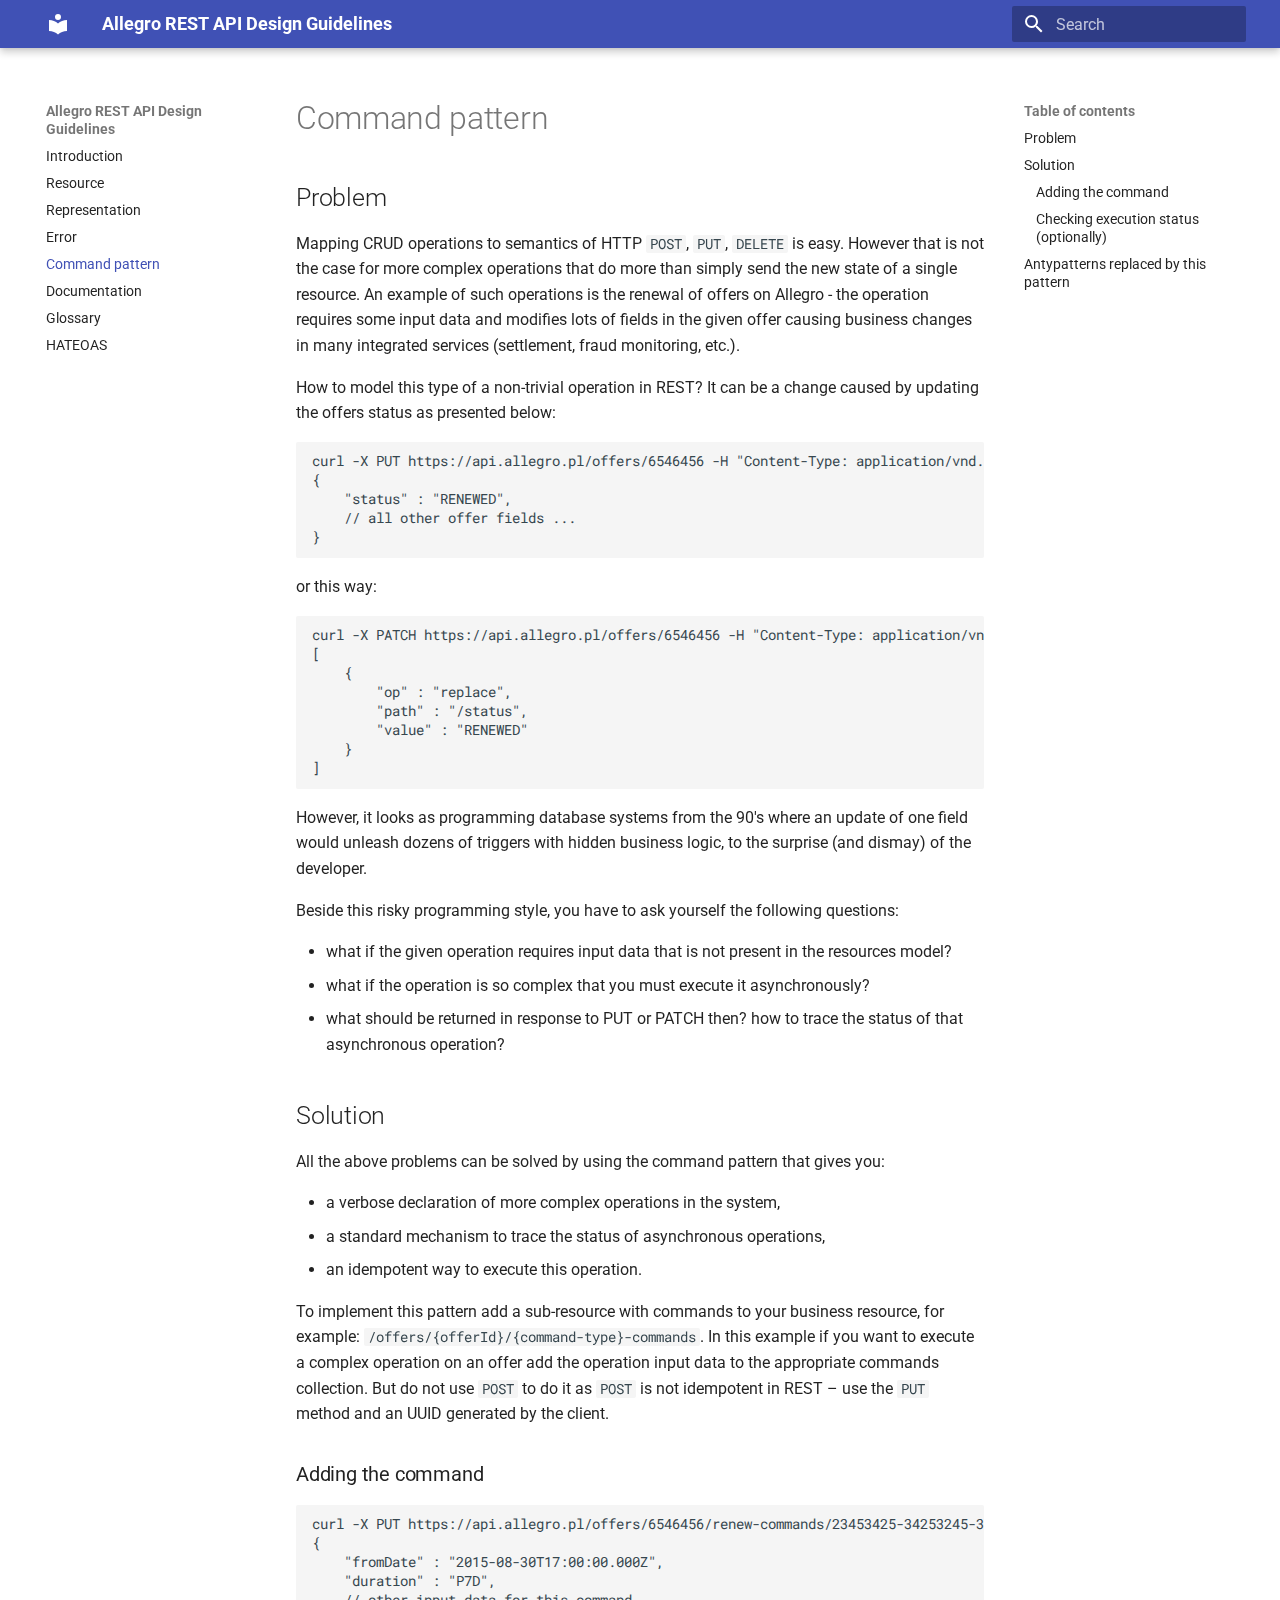
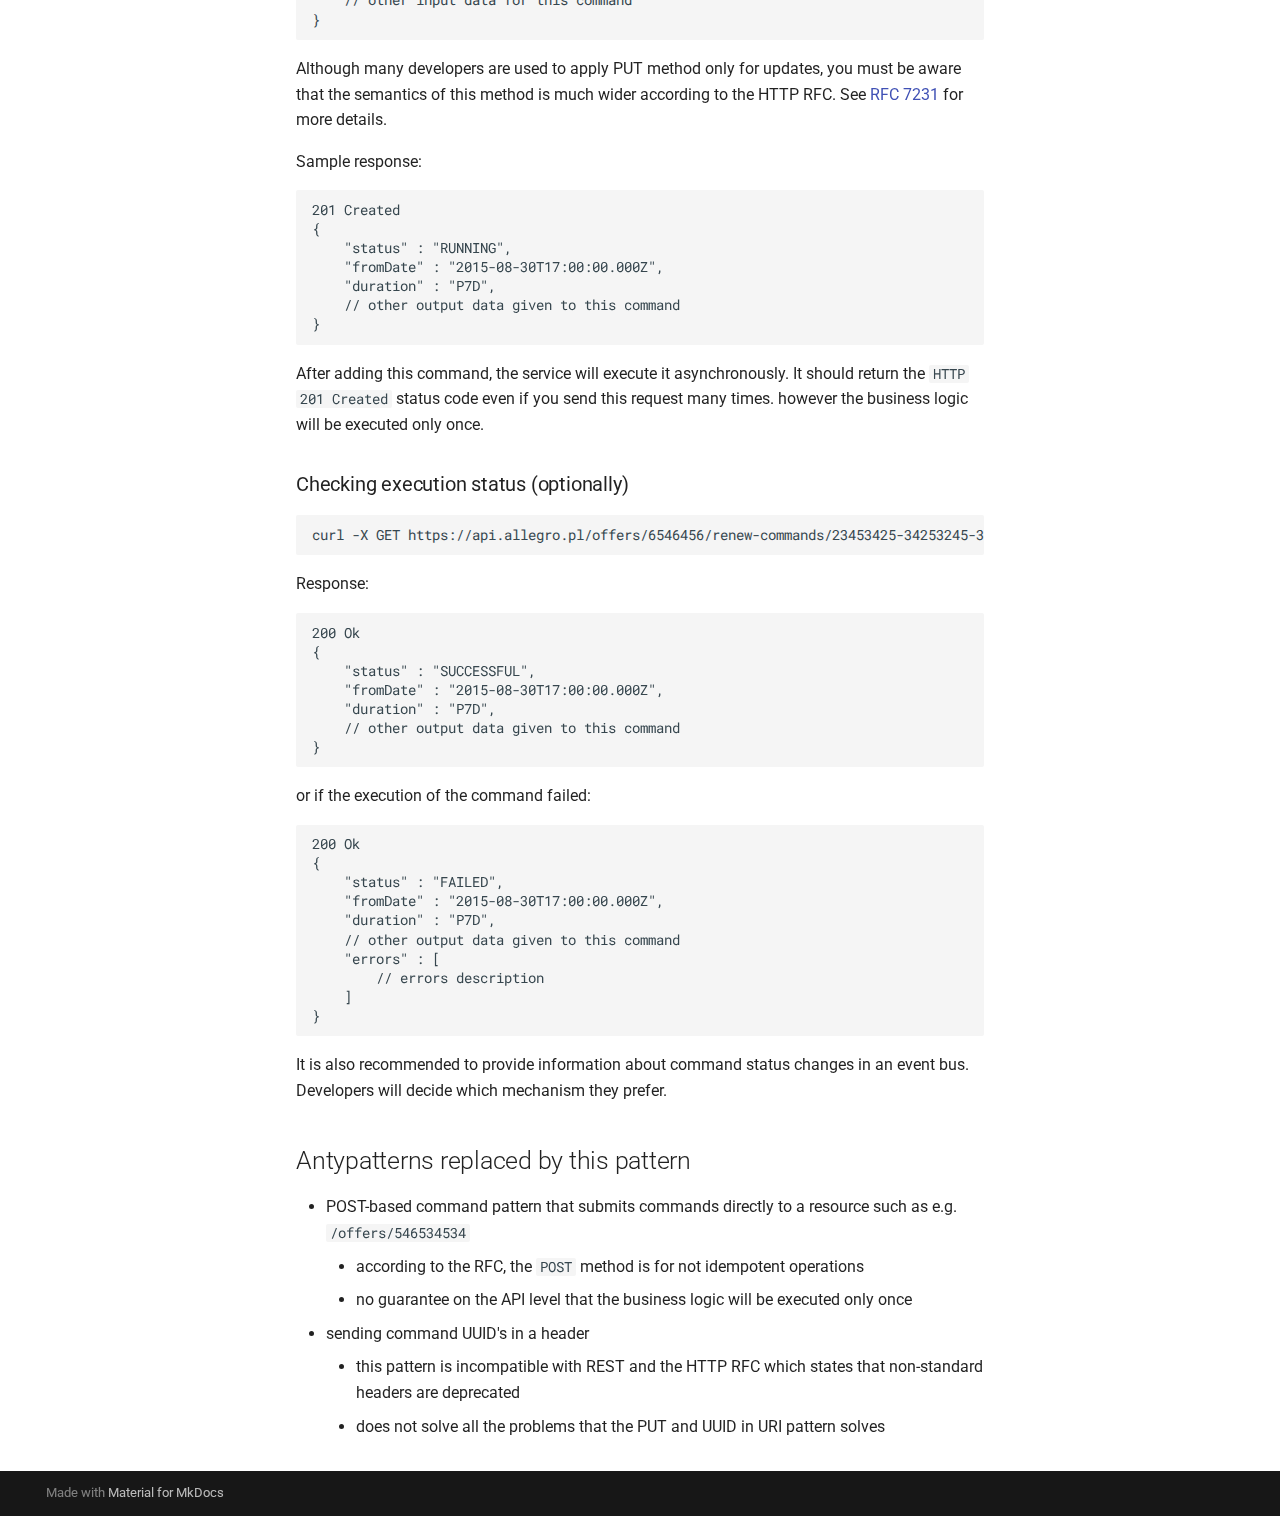
==== commit 35a30862: "Deployed 57446ae with MkDocs version: 1.4.2" ====
--- a/Command pattern/index.html
+++ b/Command pattern/index.html
@@ -15,7 +15,7 @@
         <link rel="next" href="../Documentation/">
       
       <link rel="icon" href="../assets/images/favicon.png">
-      <meta name="generator" content="mkdocs-1.4.2, mkdocs-material-9.1.2">
+      <meta name="generator" content="mkdocs-1.4.2, mkdocs-material-9.1.3">
     
     
       
@@ -23,7 +23,7 @@
       
     
     
-      <link rel="stylesheet" href="../assets/stylesheets/main.7bf56d0a.min.css">
+      <link rel="stylesheet" href="../assets/stylesheets/main.c4a75a56.min.css">
       
         
         <link rel="stylesheet" href="../assets/stylesheets/palette.a0c5b2b5.min.css">
@@ -54,16 +54,12 @@
   
     
     
-      
-    
-    
-    
-    
-    <body dir="ltr" data-md-color-scheme="default" data-md-color-primary="deep-orange" data-md-color-accent="indigo">
-  
-    
-    
-      <script>var palette=__md_get("__palette");if(palette&&"object"==typeof palette.color)for(var key of Object.keys(palette.color))document.body.setAttribute("data-md-color-"+key,palette.color[key])</script>
+    
+    
+    
+    <body dir="ltr" data-md-color-scheme="default" data-md-color-primary="" data-md-color-accent="">
+  
+    
     
     <input class="md-toggle" data-md-toggle="drawer" type="checkbox" id="__drawer" autocomplete="off">
     <input class="md-toggle" data-md-toggle="search" type="checkbox" id="__search" autocomplete="off">
@@ -112,14 +108,6 @@
         </div>
       </div>
     </div>
-    
-      <form class="md-header__option" data-md-component="palette">
-        
-          
-          <input class="md-option" data-md-color-media="" data-md-color-scheme="default" data-md-color-primary="deep-orange" data-md-color-accent="indigo"  aria-hidden="true"  type="radio" name="__palette" id="__palette_1">
-          
-        
-      </form>
     
     
     
@@ -610,7 +598,7 @@
     <script id="__config" type="application/json">{"base": "..", "features": [], "search": "../assets/javascripts/workers/search.208ed371.min.js", "translations": {"clipboard.copied": "Copied to clipboard", "clipboard.copy": "Copy to clipboard", "search.result.more.one": "1 more on this page", "search.result.more.other": "# more on this page", "search.result.none": "No matching documents", "search.result.one": "1 matching document", "search.result.other": "# matching documents", "search.result.placeholder": "Type to start searching", "search.result.term.missing": "Missing", "select.version": "Select version"}}</script>
     
     
-      <script src="../assets/javascripts/bundle.fc8c2696.min.js"></script>
+      <script src="../assets/javascripts/bundle.efa0ade1.min.js"></script>
       
     
   </body>
--- a/assets/stylesheets/main.c4a75a56.min.css
+++ b/assets/stylesheets/main.c4a75a56.min.css
@@ -0,0 +1 @@
+@charset "UTF-8";html{-webkit-text-size-adjust:none;-moz-text-size-adjust:none;text-size-adjust:none;box-sizing:border-box}*,:after,:before{box-sizing:inherit}@media (prefers-reduced-motion){*,:after,:before{transition:none!important}}body{margin:0}a,button,input,label{-webkit-tap-highlight-color:transparent}a{color:inherit;text-decoration:none}hr{border:0;box-sizing:initial;display:block;height:.05rem;overflow:visible;padding:0}small{font-size:80%}sub,sup{line-height:1em}img{border-style:none}table{border-collapse:initial;border-spacing:0}td,th{font-weight:400;vertical-align:top}button{background:#0000;border:0;font-family:inherit;font-size:inherit;margin:0;padding:0}input{border:0;outline:none}:root{--md-primary-fg-color:#4051b5;--md-primary-fg-color--light:#5d6cc0;--md-primary-fg-color--dark:#303fa1;--md-primary-bg-color:#fff;--md-primary-bg-color--light:#ffffffb3;--md-accent-fg-color:#526cfe;--md-accent-fg-color--transparent:#526cfe1a;--md-accent-bg-color:#fff;--md-accent-bg-color--light:#ffffffb3}:root,[data-md-color-scheme=default]{--md-default-fg-color:#000000de;--md-default-fg-color--light:#0000008a;--md-default-fg-color--lighter:#00000052;--md-default-fg-color--lightest:#00000012;--md-default-bg-color:#fff;--md-default-bg-color--light:#ffffffb3;--md-default-bg-color--lighter:#ffffff4d;--md-default-bg-color--lightest:#ffffff1f;--md-code-fg-color:#36464e;--md-code-bg-color:#f5f5f5;--md-code-hl-color:#ffff0080;--md-code-hl-number-color:#d52a2a;--md-code-hl-special-color:#db1457;--md-code-hl-function-color:#a846b9;--md-code-hl-constant-color:#6e59d9;--md-code-hl-keyword-color:#3f6ec6;--md-code-hl-string-color:#1c7d4d;--md-code-hl-name-color:var(--md-code-fg-color);--md-code-hl-operator-color:var(--md-default-fg-color--light);--md-code-hl-punctuation-color:var(--md-default-fg-color--light);--md-code-hl-comment-color:var(--md-default-fg-color--light);--md-code-hl-generic-color:var(--md-default-fg-color--light);--md-code-hl-variable-color:var(--md-default-fg-color--light);--md-typeset-color:var(--md-default-fg-color);--md-typeset-a-color:var(--md-primary-fg-color);--md-typeset-mark-color:#ffff0080;--md-typeset-del-color:#f5503d26;--md-typeset-ins-color:#0bd57026;--md-typeset-kbd-color:#fafafa;--md-typeset-kbd-accent-color:#fff;--md-typeset-kbd-border-color:#b8b8b8;--md-typeset-table-color:#0000001f;--md-typeset-table-color--light:rgba(0,0,0,.035);--md-admonition-fg-color:var(--md-default-fg-color);--md-admonition-bg-color:var(--md-default-bg-color);--md-warning-fg-color:#000000de;--md-warning-bg-color:#ff9;--md-footer-fg-color:#fff;--md-footer-fg-color--light:#ffffffb3;--md-footer-fg-color--lighter:#ffffff73;--md-footer-bg-color:#000000de;--md-footer-bg-color--dark:#00000052;--md-shadow-z1:0 0.2rem 0.5rem #0000000d,0 0 0.05rem #0000001a;--md-shadow-z2:0 0.2rem 0.5rem #0000001a,0 0 0.05rem #00000040;--md-shadow-z3:0 0.2rem 0.5rem #0003,0 0 0.05rem #00000059}.md-icon svg{fill:currentcolor;display:block;height:1.2rem;width:1.2rem}body{-webkit-font-smoothing:antialiased;-moz-osx-font-smoothing:grayscale;--md-text-font-family:var(--md-text-font,_),-apple-system,BlinkMacSystemFont,Helvetica,Arial,sans-serif;--md-code-font-family:var(--md-code-font,_),SFMono-Regular,Consolas,Menlo,monospace}aside,body,input{font-feature-settings:"kern","liga";color:var(--md-typeset-color);font-family:var(--md-text-font-family)}code,kbd,pre{font-feature-settings:"kern";font-family:var(--md-code-font-family)}:root{--md-typeset-table-sort-icon:url('data:image/svg+xml;charset=utf-8,<svg xmlns="http://www.w3.org/2000/svg" viewBox="0 0 24 24"><path d="m18 21-4-4h3V7h-3l4-4 4 4h-3v10h3M2 19v-2h10v2M2 13v-2h7v2M2 7V5h4v2H2Z"/></svg>');--md-typeset-table-sort-icon--asc:url('data:image/svg+xml;charset=utf-8,<svg xmlns="http://www.w3.org/2000/svg" viewBox="0 0 24 24"><path d="M19 17h3l-4 4-4-4h3V3h2M2 17h10v2H2M6 5v2H2V5m0 6h7v2H2v-2Z"/></svg>');--md-typeset-table-sort-icon--desc:url('data:image/svg+xml;charset=utf-8,<svg xmlns="http://www.w3.org/2000/svg" viewBox="0 0 24 24"><path d="M19 7h3l-4-4-4 4h3v14h2M2 17h10v2H2M6 5v2H2V5m0 6h7v2H2v-2Z"/></svg>')}.md-typeset{-webkit-print-color-adjust:exact;color-adjust:exact;font-size:.8rem;line-height:1.6}@media print{.md-typeset{font-size:.68rem}}.md-typeset blockquote,.md-typeset dl,.md-typeset figure,.md-typeset ol,.md-typeset pre,.md-typeset ul{margin-bottom:1em;margin-top:1em}.md-typeset h1{color:var(--md-default-fg-color--light);font-size:2em;line-height:1.3;margin:0 0 1.25em}.md-typeset h1,.md-typeset h2{font-weight:300;letter-spacing:-.01em}.md-typeset h2{font-size:1.5625em;line-height:1.4;margin:1.6em 0 .64em}.md-typeset h3{font-size:1.25em;font-weight:400;letter-spacing:-.01em;line-height:1.5;margin:1.6em 0 .8em}.md-typeset h2+h3{margin-top:.8em}.md-typeset h4{font-weight:700;letter-spacing:-.01em;margin:1em 0}.md-typeset h5,.md-typeset h6{color:var(--md-default-fg-color--light);font-size:.8em;font-weight:700;letter-spacing:-.01em;margin:1.25em 0}.md-typeset h5{text-transform:uppercase}.md-typeset hr{border-bottom:.05rem solid var(--md-default-fg-color--lightest);display:flow-root;margin:1.5em 0}.md-typeset a{color:var(--md-typeset-a-color);word-break:break-word}.md-typeset a,.md-typeset a:before{transition:color 125ms}.md-typeset a:focus,.md-typeset a:hover{color:var(--md-accent-fg-color)}.md-typeset a:focus code,.md-typeset a:hover code{background-color:var(--md-accent-fg-color--transparent)}.md-typeset a code{color:currentcolor;transition:background-color 125ms}.md-typeset a.focus-visible{outline-color:var(--md-accent-fg-color);outline-offset:.2rem}.md-typeset code,.md-typeset kbd,.md-typeset pre{color:var(--md-code-fg-color);direction:ltr;font-variant-ligatures:none}@media print{.md-typeset code,.md-typeset kbd,.md-typeset pre{white-space:pre-wrap}}.md-typeset code{background-color:var(--md-code-bg-color);border-radius:.1rem;-webkit-box-decoration-break:clone;box-decoration-break:clone;font-size:.85em;padding:0 .2941176471em;word-break:break-word}.md-typeset code:not(.focus-visible){-webkit-tap-highlight-color:transparent;outline:none}.md-typeset pre{display:flow-root;line-height:1.4;position:relative}.md-typeset pre>code{-webkit-box-decoration-break:slice;box-decoration-break:slice;box-shadow:none;display:block;margin:0;outline-color:var(--md-accent-fg-color);overflow:auto;padding:.7720588235em 1.1764705882em;scrollbar-color:var(--md-default-fg-color--lighter) #0000;scrollbar-width:thin;touch-action:auto;word-break:normal}.md-typeset pre>code:hover{scrollbar-color:var(--md-accent-fg-color) #0000}.md-typeset pre>code::-webkit-scrollbar{height:.2rem;width:.2rem}.md-typeset pre>code::-webkit-scrollbar-thumb{background-color:var(--md-default-fg-color--lighter)}.md-typeset pre>code::-webkit-scrollbar-thumb:hover{background-color:var(--md-accent-fg-color)}.md-typeset kbd{background-color:var(--md-typeset-kbd-color);border-radius:.1rem;box-shadow:0 .1rem 0 .05rem var(--md-typeset-kbd-border-color),0 .1rem 0 var(--md-typeset-kbd-border-color),0 -.1rem .2rem var(--md-typeset-kbd-accent-color) inset;color:var(--md-default-fg-color);display:inline-block;font-size:.75em;padding:0 .6666666667em;vertical-align:text-top;word-break:break-word}.md-typeset mark{background-color:var(--md-typeset-mark-color);-webkit-box-decoration-break:clone;box-decoration-break:clone;color:inherit;word-break:break-word}.md-typeset abbr{border-bottom:.05rem dotted var(--md-default-fg-color--light);cursor:help;text-decoration:none}@media (hover:none){.md-typeset abbr[title]:focus:after,.md-typeset abbr[title]:hover:after{background-color:var(--md-default-fg-color);border-radius:.1rem;box-shadow:var(--md-shadow-z3);color:var(--md-default-bg-color);content:attr(title);font-size:.7rem;left:.8rem;margin-top:2em;padding:.2rem .3rem;position:absolute;right:.8rem}}.md-typeset small{opacity:.75}[dir=ltr] .md-typeset sub,[dir=ltr] .md-typeset sup{margin-left:.078125em}[dir=rtl] .md-typeset sub,[dir=rtl] .md-typeset sup{margin-right:.078125em}[dir=ltr] .md-typeset blockquote{padding-left:.6rem}[dir=rtl] .md-typeset blockquote{padding-right:.6rem}[dir=ltr] .md-typeset blockquote{border-left:.2rem solid var(--md-default-fg-color--lighter)}[dir=rtl] .md-typeset blockquote{border-right:.2rem solid var(--md-default-fg-color--lighter)}.md-typeset blockquote{color:var(--md-default-fg-color--light);margin-left:0;margin-right:0}.md-typeset ul{list-style-type:disc}[dir=ltr] .md-typeset ol,[dir=ltr] .md-typeset ul{margin-left:.625em}[dir=rtl] .md-typeset ol,[dir=rtl] .md-typeset ul{margin-right:.625em}.md-typeset ol,.md-typeset ul{padding:0}.md-typeset ol:not([hidden]),.md-typeset ul:not([hidden]){display:flow-root}.md-typeset ol ol,.md-typeset ul ol{list-style-type:lower-alpha}.md-typeset ol ol ol,.md-typeset ul ol ol{list-style-type:lower-roman}[dir=ltr] .md-typeset ol li,[dir=ltr] .md-typeset ul li{margin-left:1.25em}[dir=rtl] .md-typeset ol li,[dir=rtl] .md-typeset ul li{margin-right:1.25em}.md-typeset ol li,.md-typeset ul li{margin-bottom:.5em}.md-typeset ol li blockquote,.md-typeset ol li p,.md-typeset ul li blockquote,.md-typeset ul li p{margin:.5em 0}.md-typeset ol li:last-child,.md-typeset ul li:last-child{margin-bottom:0}[dir=ltr] .md-typeset ol li ol,[dir=ltr] .md-typeset ol li ul,[dir=ltr] .md-typeset ul li ol,[dir=ltr] .md-typeset ul li ul{margin-left:.625em}[dir=rtl] .md-typeset ol li ol,[dir=rtl] .md-typeset ol li ul,[dir=rtl] .md-typeset ul li ol,[dir=rtl] .md-typeset ul li ul{margin-right:.625em}.md-typeset ol li ol,.md-typeset ol li ul,.md-typeset ul li ol,.md-typeset ul li ul{margin-bottom:.5em;margin-top:.5em}[dir=ltr] .md-typeset dd{margin-left:1.875em}[dir=rtl] .md-typeset dd{margin-right:1.875em}.md-typeset dd{margin-bottom:1.5em;margin-top:1em}.md-typeset img,.md-typeset svg,.md-typeset video{height:auto;max-width:100%}.md-typeset img[align=left]{margin:1em 1em 1em 0}.md-typeset img[align=right]{margin:1em 0 1em 1em}.md-typeset img[align]:only-child{margin-top:0}.md-typeset img[src$="#gh-dark-mode-only"],.md-typeset img[src$="#only-dark"]{display:none}.md-typeset figure{display:flow-root;margin:1em auto;max-width:100%;text-align:center;width:-webkit-fit-content;width:-moz-fit-content;width:fit-content}.md-typeset figure img{display:block}.md-typeset figcaption{font-style:italic;margin:1em auto;max-width:24rem}.md-typeset iframe{max-width:100%}.md-typeset table:not([class]){background-color:var(--md-default-bg-color);border:.05rem solid var(--md-typeset-table-color);border-radius:.1rem;display:inline-block;font-size:.64rem;max-width:100%;overflow:auto;touch-action:auto}@media print{.md-typeset table:not([class]){display:table}}.md-typeset table:not([class])+*{margin-top:1.5em}.md-typeset table:not([class]) td>:first-child,.md-typeset table:not([class]) th>:first-child{margin-top:0}.md-typeset table:not([class]) td>:last-child,.md-typeset table:not([class]) th>:last-child{margin-bottom:0}.md-typeset table:not([class]) td:not([align]),.md-typeset table:not([class]) th:not([align]){text-align:left}[dir=rtl] .md-typeset table:not([class]) td:not([align]),[dir=rtl] .md-typeset table:not([class]) th:not([align]){text-align:right}.md-typeset table:not([class]) th{font-weight:700;min-width:5rem;padding:.9375em 1.25em;vertical-align:top}.md-typeset table:not([class]) td{border-top:.05rem solid var(--md-typeset-table-color);padding:.9375em 1.25em;vertical-align:top}.md-typeset table:not([class]) tbody tr{transition:background-color 125ms}.md-typeset table:not([class]) tbody tr:hover{background-color:var(--md-typeset-table-color--light);box-shadow:0 .05rem 0 var(--md-default-bg-color) inset}.md-typeset table:not([class]) a{word-break:normal}.md-typeset table th[role=columnheader]{cursor:pointer}[dir=ltr] .md-typeset table th[role=columnheader]:after{margin-left:.5em}[dir=rtl] .md-typeset table th[role=columnheader]:after{margin-right:.5em}.md-typeset table th[role=columnheader]:after{content:"";display:inline-block;height:1.2em;-webkit-mask-image:var(--md-typeset-table-sort-icon);mask-image:var(--md-typeset-table-sort-icon);-webkit-mask-repeat:no-repeat;mask-repeat:no-repeat;-webkit-mask-size:contain;mask-size:contain;transition:background-color 125ms;vertical-align:text-bottom;width:1.2em}.md-typeset table th[role=columnheader]:hover:after{background-color:var(--md-default-fg-color--lighter)}.md-typeset table th[role=columnheader][aria-sort=ascending]:after{background-color:var(--md-default-fg-color--light);-webkit-mask-image:var(--md-typeset-table-sort-icon--asc);mask-image:var(--md-typeset-table-sort-icon--asc)}.md-typeset table th[role=columnheader][aria-sort=descending]:after{background-color:var(--md-default-fg-color--light);-webkit-mask-image:var(--md-typeset-table-sort-icon--desc);mask-image:var(--md-typeset-table-sort-icon--desc)}.md-typeset__scrollwrap{margin:1em -.8rem;overflow-x:auto;touch-action:auto}.md-typeset__table{display:inline-block;margin-bottom:.5em;padding:0 .8rem}@media print{.md-typeset__table{display:block}}html .md-typeset__table table{display:table;margin:0;overflow:hidden;width:100%}@media screen and (max-width:44.9375em){.md-content__inner>pre{margin:1em -.8rem}.md-content__inner>pre code{border-radius:0}}.md-banner{background-color:var(--md-footer-bg-color);color:var(--md-footer-fg-color);overflow:auto}@media print{.md-banner{display:none}}.md-banner--warning{background-color:var(--md-warning-bg-color);color:var(--md-warning-fg-color)}.md-banner__inner{font-size:.7rem;margin:.6rem auto;padding:0 .8rem}[dir=ltr] .md-banner__button{float:right}[dir=rtl] .md-banner__button{float:left}.md-banner__button{color:inherit;cursor:pointer;transition:opacity .25s}.md-banner__button:hover{opacity:.7}html{font-size:125%;height:100%;overflow-x:hidden}@media screen and (min-width:100em){html{font-size:137.5%}}@media screen and (min-width:125em){html{font-size:150%}}body{background-color:var(--md-default-bg-color);display:flex;flex-direction:column;font-size:.5rem;min-height:100%;position:relative;width:100%}@media print{body{display:block}}@media screen and (max-width:59.9375em){body[data-md-scrolllock]{position:fixed}}.md-grid{margin-left:auto;margin-right:auto;max-width:61rem}.md-container{display:flex;flex-direction:column;flex-grow:1}@media print{.md-container{display:block}}.md-main{flex-grow:1}.md-main__inner{display:flex;height:100%;margin-top:1.5rem}.md-ellipsis{overflow:hidden;text-overflow:ellipsis;white-space:nowrap}.md-toggle{display:none}.md-option{height:0;opacity:0;position:absolute;width:0}.md-option:checked+label:not([hidden]){display:block}.md-option.focus-visible+label{outline-color:var(--md-accent-fg-color);outline-style:auto}.md-skip{background-color:var(--md-default-fg-color);border-radius:.1rem;color:var(--md-default-bg-color);font-size:.64rem;margin:.5rem;opacity:0;outline-color:var(--md-accent-fg-color);padding:.3rem .5rem;position:fixed;transform:translateY(.4rem);z-index:-1}.md-skip:focus{opacity:1;transform:translateY(0);transition:transform .25s cubic-bezier(.4,0,.2,1),opacity 175ms 75ms;z-index:10}@page{margin:25mm}:root{--md-clipboard-icon:url('data:image/svg+xml;charset=utf-8,<svg xmlns="http://www.w3.org/2000/svg" viewBox="0 0 24 24"><path d="M19 21H8V7h11m0-2H8a2 2 0 0 0-2 2v14a2 2 0 0 0 2 2h11a2 2 0 0 0 2-2V7a2 2 0 0 0-2-2m-3-4H4a2 2 0 0 0-2 2v14h2V3h12V1Z"/></svg>')}.md-clipboard{border-radius:.1rem;color:var(--md-default-fg-color--lightest);cursor:pointer;height:1.5em;outline-color:var(--md-accent-fg-color);outline-offset:.1rem;position:absolute;right:.5em;top:.5em;transition:color .25s;width:1.5em;z-index:1}@media print{.md-clipboard{display:none}}.md-clipboard:not(.focus-visible){-webkit-tap-highlight-color:transparent;outline:none}:hover>.md-clipboard{color:var(--md-default-fg-color--light)}.md-clipboard:focus,.md-clipboard:hover{color:var(--md-accent-fg-color)}.md-clipboard:after{background-color:currentcolor;content:"";display:block;height:1.125em;margin:0 auto;-webkit-mask-image:var(--md-clipboard-icon);mask-image:var(--md-clipboard-icon);-webkit-mask-position:center;mask-position:center;-webkit-mask-repeat:no-repeat;mask-repeat:no-repeat;-webkit-mask-size:contain;mask-size:contain;width:1.125em}.md-clipboard--inline{cursor:pointer}.md-clipboard--inline code{transition:color .25s,background-color .25s}.md-clipboard--inline:focus code,.md-clipboard--inline:hover code{background-color:var(--md-accent-fg-color--transparent);color:var(--md-accent-fg-color)}@keyframes consent{0%{opacity:0;transform:translateY(100%)}to{opacity:1;transform:translateY(0)}}@keyframes overlay{0%{opacity:0}to{opacity:1}}.md-consent__overlay{animation:overlay .25s both;-webkit-backdrop-filter:blur(.1rem);backdrop-filter:blur(.1rem);background-color:#0000008a;height:100%;opacity:1;position:fixed;top:0;width:100%;z-index:5}.md-consent__inner{animation:consent .5s cubic-bezier(.1,.7,.1,1) both;background-color:var(--md-default-bg-color);border:0;border-radius:.1rem;bottom:0;box-shadow:0 0 .2rem #0000001a,0 .2rem .4rem #0003;max-height:100%;overflow:auto;padding:0;position:fixed;width:100%;z-index:5}.md-consent__form{padding:.8rem}.md-consent__settings{display:none;margin:1em 0}input:checked+.md-consent__settings{display:block}.md-consent__controls{margin-bottom:.8rem}.md-typeset .md-consent__controls .md-button{display:inline}@media screen and (max-width:44.9375em){.md-typeset .md-consent__controls .md-button{display:block;margin-top:.4rem;text-align:center;width:100%}}.md-consent label{cursor:pointer}.md-content{flex-grow:1;min-width:0}.md-content__inner{margin:0 .8rem 1.2rem;padding-top:.6rem}@media screen and (min-width:76.25em){[dir=ltr] .md-sidebar--primary:not([hidden])~.md-content>.md-content__inner{margin-left:1.2rem}[dir=ltr] .md-sidebar--secondary:not([hidden])~.md-content>.md-content__inner,[dir=rtl] .md-sidebar--primary:not([hidden])~.md-content>.md-content__inner{margin-right:1.2rem}[dir=rtl] .md-sidebar--secondary:not([hidden])~.md-content>.md-content__inner{margin-left:1.2rem}}.md-content__inner:before{content:"";display:block;height:.4rem}.md-content__inner>:last-child{margin-bottom:0}[dir=ltr] .md-content__button{float:right}[dir=rtl] .md-content__button{float:left}[dir=ltr] .md-content__button{margin-left:.4rem}[dir=rtl] .md-content__button{margin-right:.4rem}.md-content__button{margin:.4rem 0;padding:0}@media print{.md-content__button{display:none}}.md-typeset .md-content__button{color:var(--md-default-fg-color--lighter)}.md-content__button svg{display:inline;vertical-align:top}[dir=rtl] .md-content__button svg{transform:scaleX(-1)}[dir=ltr] .md-dialog{right:.8rem}[dir=rtl] .md-dialog{left:.8rem}.md-dialog{background-color:var(--md-default-fg-color);border-radius:.1rem;bottom:.8rem;box-shadow:var(--md-shadow-z3);min-width:11.1rem;opacity:0;padding:.4rem .6rem;pointer-events:none;position:fixed;transform:translateY(100%);transition:transform 0ms .4s,opacity .4s;z-index:4}@media print{.md-dialog{display:none}}.md-dialog--active{opacity:1;pointer-events:auto;transform:translateY(0);transition:transform .4s cubic-bezier(.075,.85,.175,1),opacity .4s}.md-dialog__inner{color:var(--md-default-bg-color);font-size:.7rem}.md-feedback{margin:2em 0 1em;text-align:center}.md-feedback fieldset{border:none;margin:0;padding:0}.md-feedback__title{font-weight:700;margin:1em auto}.md-feedback__inner{position:relative}.md-feedback__list{align-content:baseline;display:flex;flex-wrap:wrap;justify-content:center;position:relative}.md-feedback__list:hover .md-icon:not(:disabled){color:var(--md-default-fg-color--lighter)}:disabled .md-feedback__list{min-height:1.8rem}.md-feedback__icon{color:var(--md-default-fg-color--light);cursor:pointer;flex-shrink:0;margin:0 .1rem;transition:color 125ms}.md-feedback__icon:not(:disabled).md-icon:hover{color:var(--md-accent-fg-color)}.md-feedback__icon:disabled{color:var(--md-default-fg-color--lightest);pointer-events:none}.md-feedback__note{opacity:0;position:relative;transform:translateY(.4rem);transition:transform .4s cubic-bezier(.1,.7,.1,1),opacity .15s}.md-feedback__note>*{margin:0 auto;max-width:16rem}:disabled .md-feedback__note{opacity:1;transform:translateY(0)}.md-footer{background-color:var(--md-footer-bg-color);color:var(--md-footer-fg-color)}@media print{.md-footer{display:none}}.md-footer__inner{justify-content:space-between;overflow:auto;padding:.2rem}.md-footer__inner:not([hidden]){display:flex}.md-footer__link{display:flex;flex-grow:0.01;outline-color:var(--md-accent-fg-color);overflow:hidden;padding-bottom:.4rem;padding-top:1.4rem;transition:opacity .25s}.md-footer__link:focus,.md-footer__link:hover{opacity:.7}[dir=rtl] .md-footer__link svg{transform:scaleX(-1)}@media screen and (max-width:44.9375em){.md-footer__link--prev .md-footer__title{display:none}}[dir=ltr] .md-footer__link--next{margin-left:auto}[dir=rtl] .md-footer__link--next{margin-right:auto}.md-footer__link--next{text-align:right}[dir=rtl] .md-footer__link--next{text-align:left}.md-footer__title{flex-grow:1;font-size:.9rem;line-height:2.4rem;max-width:calc(100% - 2.4rem);padding:0 1rem;position:relative;white-space:nowrap}.md-footer__button{margin:.2rem;padding:.4rem}.md-footer__direction{font-size:.64rem;left:0;margin-top:-1rem;opacity:.7;padding:0 1rem;position:absolute;right:0}.md-footer-meta{background-color:var(--md-footer-bg-color--dark)}.md-footer-meta__inner{display:flex;flex-wrap:wrap;justify-content:space-between;padding:.2rem}html .md-footer-meta.md-typeset a{color:var(--md-footer-fg-color--light)}html .md-footer-meta.md-typeset a:focus,html .md-footer-meta.md-typeset a:hover{color:var(--md-footer-fg-color)}.md-copyright{color:var(--md-footer-fg-color--lighter);font-size:.64rem;margin:auto .6rem;padding:.4rem 0;width:100%}@media screen and (min-width:45em){.md-copyright{width:auto}}.md-copyright__highlight{color:var(--md-footer-fg-color--light)}.md-social{margin:0 .4rem;padding:.2rem 0 .6rem}@media screen and (min-width:45em){.md-social{padding:.6rem 0}}.md-social__link{display:inline-block;height:1.6rem;text-align:center;width:1.6rem}.md-social__link:before{line-height:1.9}.md-social__link svg{fill:currentcolor;max-height:.8rem;vertical-align:-25%}.md-typeset .md-button{border:.1rem solid;border-radius:.1rem;color:var(--md-primary-fg-color);cursor:pointer;display:inline-block;font-weight:700;padding:.625em 2em;transition:color 125ms,background-color 125ms,border-color 125ms}.md-typeset .md-button--primary{background-color:var(--md-primary-fg-color);border-color:var(--md-primary-fg-color);color:var(--md-primary-bg-color)}.md-typeset .md-button:focus,.md-typeset .md-button:hover{background-color:var(--md-accent-fg-color);border-color:var(--md-accent-fg-color);color:var(--md-accent-bg-color)}[dir=ltr] .md-typeset .md-input{border-top-left-radius:.1rem}[dir=ltr] .md-typeset .md-input,[dir=rtl] .md-typeset .md-input{border-top-right-radius:.1rem}[dir=rtl] .md-typeset .md-input{border-top-left-radius:.1rem}.md-typeset .md-input{border-bottom:.1rem solid var(--md-default-fg-color--lighter);box-shadow:var(--md-shadow-z1);font-size:.8rem;height:1.8rem;padding:0 .6rem;transition:border .25s,box-shadow .25s}.md-typeset .md-input:focus,.md-typeset .md-input:hover{border-bottom-color:var(--md-accent-fg-color);box-shadow:var(--md-shadow-z2)}.md-typeset .md-input--stretch{width:100%}.md-header{background-color:var(--md-primary-fg-color);box-shadow:0 0 .2rem #0000,0 .2rem .4rem #0000;color:var(--md-primary-bg-color);display:block;left:0;position:-webkit-sticky;position:sticky;right:0;top:0;z-index:4}@media print{.md-header{display:none}}.md-header[hidden]{transform:translateY(-100%);transition:transform .25s cubic-bezier(.8,0,.6,1),box-shadow .25s}.md-header--shadow{box-shadow:0 0 .2rem #0000001a,0 .2rem .4rem #0003;transition:transform .25s cubic-bezier(.1,.7,.1,1),box-shadow .25s}.md-header__inner{align-items:center;display:flex;padding:0 .2rem}.md-header__button{color:currentcolor;cursor:pointer;margin:.2rem;outline-color:var(--md-accent-fg-color);padding:.4rem;position:relative;transition:opacity .25s;vertical-align:middle;z-index:1}.md-header__button:hover{opacity:.7}.md-header__button:not([hidden]){display:inline-block}.md-header__button:not(.focus-visible){-webkit-tap-highlight-color:transparent;outline:none}.md-header__button.md-logo{margin:.2rem;padding:.4rem}@media screen and (max-width:76.1875em){.md-header__button.md-logo{display:none}}.md-header__button.md-logo img,.md-header__button.md-logo svg{fill:currentcolor;display:block;height:1.2rem;width:auto}@media screen and (min-width:60em){.md-header__button[for=__search]{display:none}}.no-js .md-header__button[for=__search]{display:none}[dir=rtl] .md-header__button[for=__search] svg{transform:scaleX(-1)}@media screen and (min-width:76.25em){.md-header__button[for=__drawer]{display:none}}.md-header__topic{display:flex;max-width:100%;position:absolute;transition:transform .4s cubic-bezier(.1,.7,.1,1),opacity .15s;white-space:nowrap}.md-header__topic+.md-header__topic{opacity:0;pointer-events:none;transform:translateX(1.25rem);transition:transform .4s cubic-bezier(1,.7,.1,.1),opacity .15s;z-index:-1}[dir=rtl] .md-header__topic+.md-header__topic{transform:translateX(-1.25rem)}.md-header__topic:first-child{font-weight:700}[dir=ltr] .md-header__title{margin-left:1rem}[dir=rtl] .md-header__title{margin-right:1rem}[dir=ltr] .md-header__title{margin-right:.4rem}[dir=rtl] .md-header__title{margin-left:.4rem}.md-header__title{flex-grow:1;font-size:.9rem;height:2.4rem;line-height:2.4rem}.md-header__title--active .md-header__topic{opacity:0;pointer-events:none;transform:translateX(-1.25rem);transition:transform .4s cubic-bezier(1,.7,.1,.1),opacity .15s;z-index:-1}[dir=rtl] .md-header__title--active .md-header__topic{transform:translateX(1.25rem)}.md-header__title--active .md-header__topic+.md-header__topic{opacity:1;pointer-events:auto;transform:translateX(0);transition:transform .4s cubic-bezier(.1,.7,.1,1),opacity .15s;z-index:0}.md-header__title>.md-header__ellipsis{height:100%;position:relative;width:100%}.md-header__option{display:flex;flex-shrink:0;max-width:100%;transition:max-width 0ms .25s,opacity .25s .25s;white-space:nowrap}[data-md-toggle=search]:checked~.md-header .md-header__option{max-width:0;opacity:0;transition:max-width 0ms,opacity 0ms}.md-header__source{display:none}@media screen and (min-width:60em){[dir=ltr] .md-header__source{margin-left:1rem}[dir=rtl] .md-header__source{margin-right:1rem}.md-header__source{display:block;max-width:11.7rem;width:11.7rem}}@media screen and (min-width:76.25em){[dir=ltr] .md-header__source{margin-left:1.4rem}[dir=rtl] .md-header__source{margin-right:1.4rem}}:root{--md-nav-icon--prev:url('data:image/svg+xml;charset=utf-8,<svg xmlns="http://www.w3.org/2000/svg" viewBox="0 0 24 24"><path d="M20 11v2H8l5.5 5.5-1.42 1.42L4.16 12l7.92-7.92L13.5 5.5 8 11h12Z"/></svg>');--md-nav-icon--next:url('data:image/svg+xml;charset=utf-8,<svg xmlns="http://www.w3.org/2000/svg" viewBox="0 0 24 24"><path d="M8.59 16.58 13.17 12 8.59 7.41 10 6l6 6-6 6-1.41-1.42Z"/></svg>');--md-toc-icon:url('data:image/svg+xml;charset=utf-8,<svg xmlns="http://www.w3.org/2000/svg" viewBox="0 0 24 24"><path d="M3 9h14V7H3v2m0 4h14v-2H3v2m0 4h14v-2H3v2m16 0h2v-2h-2v2m0-10v2h2V7h-2m0 6h2v-2h-2v2Z"/></svg>')}.md-nav{font-size:.7rem;line-height:1.3}.md-nav__title{color:var(--md-default-fg-color--light);display:block;font-weight:700;overflow:hidden;padding:0 .6rem;text-overflow:ellipsis}.md-nav__title .md-nav__button{display:none}.md-nav__title .md-nav__button img{height:100%;width:auto}.md-nav__title .md-nav__button.md-logo img,.md-nav__title .md-nav__button.md-logo svg{fill:currentcolor;display:block;height:2.4rem;max-width:100%;object-fit:contain;width:auto}.md-nav__list{list-style:none;margin:0;padding:0}.md-nav__item{padding:0 .6rem}[dir=ltr] .md-nav__item .md-nav__item{padding-right:0}[dir=rtl] .md-nav__item .md-nav__item{padding-left:0}.md-nav__link{align-items:center;cursor:pointer;display:flex;justify-content:space-between;margin-top:.625em;overflow:hidden;scroll-snap-align:start;text-overflow:ellipsis;transition:color 125ms}.md-nav__link--passed{color:var(--md-default-fg-color--light)}.md-nav__item .md-nav__link--active{color:var(--md-typeset-a-color)}.md-nav__item .md-nav__link--index [href]{width:100%}.md-nav__link:focus,.md-nav__link:hover{color:var(--md-accent-fg-color)}.md-nav__link.focus-visible{outline-color:var(--md-accent-fg-color);outline-offset:.2rem}.md-nav--primary .md-nav__link[for=__toc]{display:none}.md-nav--primary .md-nav__link[for=__toc] .md-icon:after{background-color:currentcolor;display:block;height:100%;-webkit-mask-image:var(--md-toc-icon);mask-image:var(--md-toc-icon);width:100%}.md-nav--primary .md-nav__link[for=__toc]~.md-nav{display:none}.md-nav__link>*{cursor:pointer;display:flex}.md-nav__icon{flex-shrink:0}.md-nav__source{display:none}@media screen and (max-width:76.1875em){.md-nav--primary,.md-nav--primary .md-nav{background-color:var(--md-default-bg-color);display:flex;flex-direction:column;height:100%;left:0;position:absolute;right:0;top:0;z-index:1}.md-nav--primary .md-nav__item,.md-nav--primary .md-nav__title{font-size:.8rem;line-height:1.5}.md-nav--primary .md-nav__title{background-color:var(--md-default-fg-color--lightest);color:var(--md-default-fg-color--light);cursor:pointer;height:5.6rem;line-height:2.4rem;padding:3rem .8rem .2rem;position:relative;white-space:nowrap}[dir=ltr] .md-nav--primary .md-nav__title .md-nav__icon{left:.4rem}[dir=rtl] .md-nav--primary .md-nav__title .md-nav__icon{right:.4rem}.md-nav--primary .md-nav__title .md-nav__icon{display:block;height:1.2rem;margin:.2rem;position:absolute;top:.4rem;width:1.2rem}.md-nav--primary .md-nav__title .md-nav__icon:after{background-color:currentcolor;content:"";display:block;height:100%;-webkit-mask-image:var(--md-nav-icon--prev);mask-image:var(--md-nav-icon--prev);-webkit-mask-position:center;mask-position:center;-webkit-mask-repeat:no-repeat;mask-repeat:no-repeat;-webkit-mask-size:contain;mask-size:contain;width:100%}.md-nav--primary .md-nav__title~.md-nav__list{background-color:var(--md-default-bg-color);box-shadow:0 .05rem 0 var(--md-default-fg-color--lightest) inset;overflow-y:auto;scroll-snap-type:y mandatory;touch-action:pan-y}.md-nav--primary .md-nav__title~.md-nav__list>:first-child{border-top:0}.md-nav--primary .md-nav__title[for=__drawer]{background-color:var(--md-primary-fg-color);color:var(--md-primary-bg-color);font-weight:700}.md-nav--primary .md-nav__title .md-logo{display:block;left:.2rem;margin:.2rem;padding:.4rem;position:absolute;right:.2rem;top:.2rem}.md-nav--primary .md-nav__list{flex:1}.md-nav--primary .md-nav__item{border-top:.05rem solid var(--md-default-fg-color--lightest);padding:0}.md-nav--primary .md-nav__item--active>.md-nav__link{color:var(--md-typeset-a-color)}.md-nav--primary .md-nav__item--active>.md-nav__link:focus,.md-nav--primary .md-nav__item--active>.md-nav__link:hover{color:var(--md-accent-fg-color)}.md-nav--primary .md-nav__link{margin-top:0;padding:.6rem .8rem}[dir=ltr] .md-nav--primary .md-nav__link .md-nav__icon{margin-right:-.2rem}[dir=rtl] .md-nav--primary .md-nav__link .md-nav__icon{margin-left:-.2rem}.md-nav--primary .md-nav__link .md-nav__icon{font-size:1.2rem;height:1.2rem;width:1.2rem}.md-nav--primary .md-nav__link .md-nav__icon:after{background-color:currentcolor;content:"";display:block;height:100%;-webkit-mask-image:var(--md-nav-icon--next);mask-image:var(--md-nav-icon--next);-webkit-mask-position:center;mask-position:center;-webkit-mask-repeat:no-repeat;mask-repeat:no-repeat;-webkit-mask-size:contain;mask-size:contain;width:100%}[dir=rtl] .md-nav--primary .md-nav__icon:after{transform:scale(-1)}.md-nav--primary .md-nav--secondary .md-nav{background-color:initial;position:static}[dir=ltr] .md-nav--primary .md-nav--secondary .md-nav .md-nav__link{padding-left:1.4rem}[dir=rtl] .md-nav--primary .md-nav--secondary .md-nav .md-nav__link{padding-right:1.4rem}[dir=ltr] .md-nav--primary .md-nav--secondary .md-nav .md-nav .md-nav__link{padding-left:2rem}[dir=rtl] .md-nav--primary .md-nav--secondary .md-nav .md-nav .md-nav__link{padding-right:2rem}[dir=ltr] .md-nav--primary .md-nav--secondary .md-nav .md-nav .md-nav .md-nav__link{padding-left:2.6rem}[dir=rtl] .md-nav--primary .md-nav--secondary .md-nav .md-nav .md-nav .md-nav__link{padding-right:2.6rem}[dir=ltr] .md-nav--primary .md-nav--secondary .md-nav .md-nav .md-nav .md-nav .md-nav__link{padding-left:3.2rem}[dir=rtl] .md-nav--primary .md-nav--secondary .md-nav .md-nav .md-nav .md-nav .md-nav__link{padding-right:3.2rem}.md-nav--secondary{background-color:initial}.md-nav__toggle~.md-nav{display:flex;opacity:0;transform:translateX(100%);transition:transform .25s cubic-bezier(.8,0,.6,1),opacity 125ms 50ms}[dir=rtl] .md-nav__toggle~.md-nav{transform:translateX(-100%)}.md-nav__toggle:checked~.md-nav{opacity:1;transform:translateX(0);transition:transform .25s cubic-bezier(.4,0,.2,1),opacity 125ms 125ms}.md-nav__toggle:checked~.md-nav>.md-nav__list{-webkit-backface-visibility:hidden;backface-visibility:hidden}}@media screen and (max-width:59.9375em){.md-nav--primary .md-nav__link[for=__toc]{display:flex}.md-nav--primary .md-nav__link[for=__toc] .md-icon:after{content:""}.md-nav--primary .md-nav__link[for=__toc]+.md-nav__link{display:none}.md-nav--primary .md-nav__link[for=__toc]~.md-nav{display:flex}.md-nav__source{background-color:var(--md-primary-fg-color--dark);color:var(--md-primary-bg-color);display:block;padding:0 .2rem}}@media screen and (min-width:60em) and (max-width:76.1875em){.md-nav--integrated .md-nav__link[for=__toc]{display:flex}.md-nav--integrated .md-nav__link[for=__toc] .md-icon:after{content:""}.md-nav--integrated .md-nav__link[for=__toc]+.md-nav__link{display:none}.md-nav--integrated .md-nav__link[for=__toc]~.md-nav{display:flex}}@media screen and (min-width:60em){.md-nav--secondary .md-nav__title{background:var(--md-default-bg-color);box-shadow:0 0 .4rem .4rem var(--md-default-bg-color);position:-webkit-sticky;position:sticky;top:0;z-index:1}.md-nav--secondary .md-nav__title[for=__toc]{scroll-snap-align:start}.md-nav--secondary .md-nav__title .md-nav__icon{display:none}}@media screen and (min-width:76.25em){.md-nav{transition:max-height .25s cubic-bezier(.86,0,.07,1)}.md-nav--primary .md-nav__title{background:var(--md-default-bg-color);box-shadow:0 0 .4rem .4rem var(--md-default-bg-color);position:-webkit-sticky;position:sticky;top:0;z-index:1}.md-nav--primary .md-nav__title[for=__drawer]{scroll-snap-align:start}.md-nav--primary .md-nav__title .md-nav__icon,.md-nav__toggle~.md-nav{display:none}.md-nav__toggle:checked~.md-nav,.md-nav__toggle:indeterminate~.md-nav{display:block}.md-nav__item--nested>.md-nav>.md-nav__title{display:none}.md-nav__item--section{display:block;margin:1.25em 0}.md-nav__item--section:last-child{margin-bottom:0}.md-nav__item--section>.md-nav__link{font-weight:700;pointer-events:none}.md-nav__item--section>.md-nav__link[for]{color:var(--md-default-fg-color--light)}.md-nav__item--section>.md-nav__link--index [href]{pointer-events:auto}.md-nav__item--section>.md-nav__link .md-nav__icon{display:none}.md-nav__item--section>.md-nav{display:block}.md-nav__item--section>.md-nav>.md-nav__list>.md-nav__item{padding:0}.md-nav__icon{border-radius:100%;height:.9rem;transition:background-color .25s;width:.9rem}.md-nav__icon:hover{background-color:var(--md-accent-fg-color--transparent)}.md-nav__icon:after{background-color:currentcolor;border-radius:100%;content:"";display:inline-block;height:100%;-webkit-mask-image:var(--md-nav-icon--next);mask-image:var(--md-nav-icon--next);-webkit-mask-position:center;mask-position:center;-webkit-mask-repeat:no-repeat;mask-repeat:no-repeat;-webkit-mask-size:contain;mask-size:contain;transition:transform .25s;vertical-align:-.1rem;width:100%}[dir=rtl] .md-nav__icon:after{transform:rotate(180deg)}.md-nav__item--nested .md-nav__toggle:checked~.md-nav__link .md-nav__icon:after,.md-nav__item--nested .md-nav__toggle:indeterminate~.md-nav__link .md-nav__icon:after{transform:rotate(90deg)}.md-nav--lifted>.md-nav__list>.md-nav__item,.md-nav--lifted>.md-nav__list>.md-nav__item--nested,.md-nav--lifted>.md-nav__title{display:none}.md-nav--lifted>.md-nav__list>.md-nav__item--active{display:block;padding:0}.md-nav--lifted>.md-nav__list>.md-nav__item--active>.md-nav__link{background:var(--md-default-bg-color);box-shadow:0 0 .4rem .4rem var(--md-default-bg-color);font-weight:700;margin-top:0;padding:0 .6rem;position:-webkit-sticky;position:sticky;top:0;z-index:1}.md-nav--lifted>.md-nav__list>.md-nav__item--active>.md-nav__link:not(.md-nav__link--index){pointer-events:none}.md-nav--lifted>.md-nav__list>.md-nav__item--active>.md-nav__link .md-nav__icon{display:none}.md-nav--lifted>.md-nav__list>.md-nav__item>[for]{color:var(--md-default-fg-color--light)}.md-nav--lifted .md-nav[data-md-level="1"]{display:block}[dir=ltr] .md-nav--lifted .md-nav[data-md-level="1"]>.md-nav__list>.md-nav__item{padding-right:.6rem}[dir=rtl] .md-nav--lifted .md-nav[data-md-level="1"]>.md-nav__list>.md-nav__item{padding-left:.6rem}.md-nav--integrated>.md-nav__list>.md-nav__item--active:not(.md-nav__item--nested){padding:0 .6rem}.md-nav--integrated>.md-nav__list>.md-nav__item--active:not(.md-nav__item--nested)>.md-nav__link{padding:0}[dir=ltr] .md-nav--integrated>.md-nav__list>.md-nav__item--active .md-nav--secondary{border-left:.05rem solid var(--md-primary-fg-color)}[dir=rtl] .md-nav--integrated>.md-nav__list>.md-nav__item--active .md-nav--secondary{border-right:.05rem solid var(--md-primary-fg-color)}.md-nav--integrated>.md-nav__list>.md-nav__item--active .md-nav--secondary{display:block;margin-bottom:1.25em}.md-nav--integrated>.md-nav__list>.md-nav__item--active .md-nav--secondary>.md-nav__title{display:none}}:root{--md-search-result-icon:url('data:image/svg+xml;charset=utf-8,<svg xmlns="http://www.w3.org/2000/svg" viewBox="0 0 24 24"><path d="M14 2H6a2 2 0 0 0-2 2v16a2 2 0 0 0 2 2h7c-.41-.25-.8-.56-1.14-.9-.33-.33-.61-.7-.86-1.1H6V4h7v5h5v1.18c.71.16 1.39.43 2 .82V8l-6-6m6.31 16.9c1.33-2.11.69-4.9-1.4-6.22-2.11-1.33-4.91-.68-6.22 1.4-1.34 2.11-.69 4.89 1.4 6.22 1.46.93 3.32.93 4.79.02L22 23.39 23.39 22l-3.08-3.1m-3.81.1a2.5 2.5 0 0 1-2.5-2.5 2.5 2.5 0 0 1 2.5-2.5 2.5 2.5 0 0 1 2.5 2.5 2.5 2.5 0 0 1-2.5 2.5Z"/></svg>')}.md-search{position:relative}@media screen and (min-width:60em){.md-search{padding:.2rem 0}}.no-js .md-search{display:none}.md-search__overlay{opacity:0;z-index:1}@media screen and (max-width:59.9375em){[dir=ltr] .md-search__overlay{left:-2.2rem}[dir=rtl] .md-search__overlay{right:-2.2rem}.md-search__overlay{background-color:var(--md-default-bg-color);border-radius:1rem;height:2rem;overflow:hidden;pointer-events:none;position:absolute;top:-1rem;transform-origin:center;transition:transform .3s .1s,opacity .2s .2s;width:2rem}[data-md-toggle=search]:checked~.md-header .md-search__overlay{opacity:1;transition:transform .4s,opacity .1s}}@media screen and (min-width:60em){[dir=ltr] .md-search__overlay{left:0}[dir=rtl] .md-search__overlay{right:0}.md-search__overlay{background-color:#0000008a;cursor:pointer;height:0;position:fixed;top:0;transition:width 0ms .25s,height 0ms .25s,opacity .25s;width:0}[data-md-toggle=search]:checked~.md-header .md-search__overlay{height:200vh;opacity:1;transition:width 0ms,height 0ms,opacity .25s;width:100%}}@media screen and (max-width:29.9375em){[data-md-toggle=search]:checked~.md-header .md-search__overlay{transform:scale(45)}}@media screen and (min-width:30em) and (max-width:44.9375em){[data-md-toggle=search]:checked~.md-header .md-search__overlay{transform:scale(60)}}@media screen and (min-width:45em) and (max-width:59.9375em){[data-md-toggle=search]:checked~.md-header .md-search__overlay{transform:scale(75)}}.md-search__inner{-webkit-backface-visibility:hidden;backface-visibility:hidden}@media screen and (max-width:59.9375em){[dir=ltr] .md-search__inner{left:0}[dir=rtl] .md-search__inner{right:0}.md-search__inner{height:0;opacity:0;overflow:hidden;position:fixed;top:0;transform:translateX(5%);transition:width 0ms .3s,height 0ms .3s,transform .15s cubic-bezier(.4,0,.2,1) .15s,opacity .15s .15s;width:0;z-index:2}[dir=rtl] .md-search__inner{transform:translateX(-5%)}[data-md-toggle=search]:checked~.md-header .md-search__inner{height:100%;opacity:1;transform:translateX(0);transition:width 0ms 0ms,height 0ms 0ms,transform .15s cubic-bezier(.1,.7,.1,1) .15s,opacity .15s .15s;width:100%}}@media screen and (min-width:60em){[dir=ltr] .md-search__inner{float:right}[dir=rtl] .md-search__inner{float:left}.md-search__inner{padding:.1rem 0;position:relative;transition:width .25s cubic-bezier(.1,.7,.1,1);width:11.7rem}}@media screen and (min-width:60em) and (max-width:76.1875em){[data-md-toggle=search]:checked~.md-header .md-search__inner{width:23.4rem}}@media screen and (min-width:76.25em){[data-md-toggle=search]:checked~.md-header .md-search__inner{width:34.4rem}}.md-search__form{background-color:var(--md-default-bg-color);box-shadow:0 0 .6rem #0000;height:2.4rem;position:relative;transition:color .25s,background-color .25s;z-index:2}@media screen and (min-width:60em){.md-search__form{background-color:#00000042;border-radius:.1rem;height:1.8rem}.md-search__form:hover{background-color:#ffffff1f}}[data-md-toggle=search]:checked~.md-header .md-search__form{background-color:var(--md-default-bg-color);border-radius:.1rem .1rem 0 0;box-shadow:0 0 .6rem #00000012;color:var(--md-default-fg-color)}[dir=ltr] .md-search__input{padding-left:3.6rem;padding-right:2.2rem}[dir=rtl] .md-search__input{padding-left:2.2rem;padding-right:3.6rem}.md-search__input{background:#0000;font-size:.9rem;height:100%;position:relative;text-overflow:ellipsis;width:100%;z-index:2}.md-search__input::placeholder{transition:color .25s}.md-search__input::placeholder,.md-search__input~.md-search__icon{color:var(--md-default-fg-color--light)}.md-search__input::-ms-clear{display:none}@media screen and (max-width:59.9375em){.md-search__input{font-size:.9rem;height:2.4rem;width:100%}}@media screen and (min-width:60em){[dir=ltr] .md-search__input{padding-left:2.2rem}[dir=rtl] .md-search__input{padding-right:2.2rem}.md-search__input{color:inherit;font-size:.8rem}.md-search__input::placeholder{color:var(--md-primary-bg-color--light)}.md-search__input+.md-search__icon{color:var(--md-primary-bg-color)}[data-md-toggle=search]:checked~.md-header .md-search__input{text-overflow:clip}[data-md-toggle=search]:checked~.md-header .md-search__input+.md-search__icon{color:var(--md-default-fg-color--light)}[data-md-toggle=search]:checked~.md-header .md-search__input::placeholder{color:#0000}}.md-search__icon{cursor:pointer;display:inline-block;height:1.2rem;transition:color .25s,opacity .25s;width:1.2rem}.md-search__icon:hover{opacity:.7}[dir=ltr] .md-search__icon[for=__search]{left:.5rem}[dir=rtl] .md-search__icon[for=__search]{right:.5rem}.md-search__icon[for=__search]{position:absolute;top:.3rem;z-index:2}[dir=rtl] .md-search__icon[for=__search] svg{transform:scaleX(-1)}@media screen and (max-width:59.9375em){[dir=ltr] .md-search__icon[for=__search]{left:.8rem}[dir=rtl] .md-search__icon[for=__search]{right:.8rem}.md-search__icon[for=__search]{top:.6rem}.md-search__icon[for=__search] svg:first-child{display:none}}@media screen and (min-width:60em){.md-search__icon[for=__search]{pointer-events:none}.md-search__icon[for=__search] svg:last-child{display:none}}[dir=ltr] .md-search__options{right:.5rem}[dir=rtl] .md-search__options{left:.5rem}.md-search__options{pointer-events:none;position:absolute;top:.3rem;z-index:2}@media screen and (max-width:59.9375em){[dir=ltr] .md-search__options{right:.8rem}[dir=rtl] .md-search__options{left:.8rem}.md-search__options{top:.6rem}}[dir=ltr] .md-search__options>.md-icon{margin-left:.2rem}[dir=rtl] .md-search__options>.md-icon{margin-right:.2rem}.md-search__options>.md-icon{color:var(--md-default-fg-color--light);opacity:0;transform:scale(.75);transition:transform .15s cubic-bezier(.1,.7,.1,1),opacity .15s}.md-search__options>.md-icon:not(.focus-visible){-webkit-tap-highlight-color:transparent;outline:none}[data-md-toggle=search]:checked~.md-header .md-search__input:valid~.md-search__options>.md-icon{opacity:1;pointer-events:auto;transform:scale(1)}[data-md-toggle=search]:checked~.md-header .md-search__input:valid~.md-search__options>.md-icon:hover{opacity:.7}[dir=ltr] .md-search__suggest{padding-left:3.6rem;padding-right:2.2rem}[dir=rtl] .md-search__suggest{padding-left:2.2rem;padding-right:3.6rem}.md-search__suggest{align-items:center;color:var(--md-default-fg-color--lighter);display:flex;font-size:.9rem;height:100%;opacity:0;position:absolute;top:0;transition:opacity 50ms;white-space:nowrap;width:100%}@media screen and (min-width:60em){[dir=ltr] .md-search__suggest{padding-left:2.2rem}[dir=rtl] .md-search__suggest{padding-right:2.2rem}.md-search__suggest{font-size:.8rem}}[data-md-toggle=search]:checked~.md-header .md-search__suggest{opacity:1;transition:opacity .3s .1s}[dir=ltr] .md-search__output{border-bottom-left-radius:.1rem}[dir=ltr] .md-search__output,[dir=rtl] .md-search__output{border-bottom-right-radius:.1rem}[dir=rtl] .md-search__output{border-bottom-left-radius:.1rem}.md-search__output{overflow:hidden;position:absolute;width:100%;z-index:1}@media screen and (max-width:59.9375em){.md-search__output{bottom:0;top:2.4rem}}@media screen and (min-width:60em){.md-search__output{opacity:0;top:1.9rem;transition:opacity .4s}[data-md-toggle=search]:checked~.md-header .md-search__output{box-shadow:var(--md-shadow-z3);opacity:1}}.md-search__scrollwrap{-webkit-backface-visibility:hidden;backface-visibility:hidden;background-color:var(--md-default-bg-color);height:100%;overflow-y:auto;touch-action:pan-y}@media (-webkit-max-device-pixel-ratio:1),(max-resolution:1dppx){.md-search__scrollwrap{transform:translateZ(0)}}@media screen and (min-width:60em) and (max-width:76.1875em){.md-search__scrollwrap{width:23.4rem}}@media screen and (min-width:76.25em){.md-search__scrollwrap{width:34.4rem}}@media screen and (min-width:60em){.md-search__scrollwrap{max-height:0;scrollbar-color:var(--md-default-fg-color--lighter) #0000;scrollbar-width:thin}[data-md-toggle=search]:checked~.md-header .md-search__scrollwrap{max-height:75vh}.md-search__scrollwrap:hover{scrollbar-color:var(--md-accent-fg-color) #0000}.md-search__scrollwrap::-webkit-scrollbar{height:.2rem;width:.2rem}.md-search__scrollwrap::-webkit-scrollbar-thumb{background-color:var(--md-default-fg-color--lighter)}.md-search__scrollwrap::-webkit-scrollbar-thumb:hover{background-color:var(--md-accent-fg-color)}}.md-search-result{color:var(--md-default-fg-color);word-break:break-word}.md-search-result__meta{background-color:var(--md-default-fg-color--lightest);color:var(--md-default-fg-color--light);font-size:.64rem;line-height:1.8rem;padding:0 .8rem;scroll-snap-align:start}@media screen and (min-width:60em){[dir=ltr] .md-search-result__meta{padding-left:2.2rem}[dir=rtl] .md-search-result__meta{padding-right:2.2rem}}.md-search-result__list{list-style:none;margin:0;padding:0;-webkit-user-select:none;-moz-user-select:none;user-select:none}.md-search-result__item{box-shadow:0 -.05rem var(--md-default-fg-color--lightest)}.md-search-result__item:first-child{box-shadow:none}.md-search-result__link{display:block;outline:none;scroll-snap-align:start;transition:background-color .25s}.md-search-result__link:focus,.md-search-result__link:hover{background-color:var(--md-accent-fg-color--transparent)}.md-search-result__link:last-child p:last-child{margin-bottom:.6rem}.md-search-result__more>summary{cursor:pointer;display:block;outline:none;position:-webkit-sticky;position:sticky;scroll-snap-align:start;top:0;z-index:1}.md-search-result__more>summary::marker{display:none}.md-search-result__more>summary::-webkit-details-marker{display:none}.md-search-result__more>summary>div{color:var(--md-typeset-a-color);font-size:.64rem;padding:.75em .8rem;transition:color .25s,background-color .25s}@media screen and (min-width:60em){[dir=ltr] .md-search-result__more>summary>div{padding-left:2.2rem}[dir=rtl] .md-search-result__more>summary>div{padding-right:2.2rem}}.md-search-result__more>summary:focus>div,.md-search-result__more>summary:hover>div{background-color:var(--md-accent-fg-color--transparent);color:var(--md-accent-fg-color)}.md-search-result__more[open]>summary{background-color:var(--md-default-bg-color)}.md-search-result__article{overflow:hidden;padding:0 .8rem;position:relative}@media screen and (min-width:60em){[dir=ltr] .md-search-result__article{padding-left:2.2rem}[dir=rtl] .md-search-result__article{padding-right:2.2rem}}[dir=ltr] .md-search-result__icon{left:0}[dir=rtl] .md-search-result__icon{right:0}.md-search-result__icon{color:var(--md-default-fg-color--light);height:1.2rem;margin:.5rem;position:absolute;width:1.2rem}@media screen and (max-width:59.9375em){.md-search-result__icon{display:none}}.md-search-result__icon:after{background-color:currentcolor;content:"";display:inline-block;height:100%;-webkit-mask-image:var(--md-search-result-icon);mask-image:var(--md-search-result-icon);-webkit-mask-position:center;mask-position:center;-webkit-mask-repeat:no-repeat;mask-repeat:no-repeat;-webkit-mask-size:contain;mask-size:contain;width:100%}[dir=rtl] .md-search-result__icon:after{transform:scaleX(-1)}.md-search-result .md-typeset{color:var(--md-default-fg-color--light);font-size:.64rem;line-height:1.6}.md-search-result .md-typeset h1{color:var(--md-default-fg-color);font-size:.8rem;font-weight:400;line-height:1.4;margin:.55rem 0}.md-search-result .md-typeset h1 mark{text-decoration:none}.md-search-result .md-typeset h2{color:var(--md-default-fg-color);font-size:.64rem;font-weight:700;line-height:1.6;margin:.5em 0}.md-search-result .md-typeset h2 mark{text-decoration:none}.md-search-result__terms{color:var(--md-default-fg-color);display:block;font-size:.64rem;font-style:italic;margin:.5em 0}.md-search-result mark{background-color:initial;color:var(--md-accent-fg-color);text-decoration:underline}.md-select{position:relative;z-index:1}.md-select__inner{background-color:var(--md-default-bg-color);border-radius:.1rem;box-shadow:var(--md-shadow-z2);color:var(--md-default-fg-color);left:50%;margin-top:.2rem;max-height:0;opacity:0;position:absolute;top:calc(100% - .2rem);transform:translate3d(-50%,.3rem,0);transition:transform .25s 375ms,opacity .25s .25s,max-height 0ms .5s}.md-select:focus-within .md-select__inner,.md-select:hover .md-select__inner{max-height:10rem;opacity:1;transform:translate3d(-50%,0,0);transition:transform .25s cubic-bezier(.1,.7,.1,1),opacity .25s,max-height 0ms}.md-select__inner:after{border-bottom:.2rem solid #0000;border-bottom-color:var(--md-default-bg-color);border-left:.2rem solid #0000;border-right:.2rem solid #0000;border-top:0;content:"";height:0;left:50%;margin-left:-.2rem;margin-top:-.2rem;position:absolute;top:0;width:0}.md-select__list{border-radius:.1rem;font-size:.8rem;list-style-type:none;margin:0;max-height:inherit;overflow:auto;padding:0}.md-select__item{line-height:1.8rem}[dir=ltr] .md-select__link{padding-left:.6rem;padding-right:1.2rem}[dir=rtl] .md-select__link{padding-left:1.2rem;padding-right:.6rem}.md-select__link{cursor:pointer;display:block;outline:none;scroll-snap-align:start;transition:background-color .25s,color .25s;width:100%}.md-select__link:focus,.md-select__link:hover{color:var(--md-accent-fg-color)}.md-select__link:focus{background-color:var(--md-default-fg-color--lightest)}.md-sidebar{align-self:flex-start;flex-shrink:0;padding:1.2rem 0;position:-webkit-sticky;position:sticky;top:2.4rem;width:12.1rem}@media print{.md-sidebar{display:none}}@media screen and (max-width:76.1875em){[dir=ltr] .md-sidebar--primary{left:-12.1rem}[dir=rtl] .md-sidebar--primary{right:-12.1rem}.md-sidebar--primary{background-color:var(--md-default-bg-color);display:block;height:100%;position:fixed;top:0;transform:translateX(0);transition:transform .25s cubic-bezier(.4,0,.2,1),box-shadow .25s;width:12.1rem;z-index:5}[data-md-toggle=drawer]:checked~.md-container .md-sidebar--primary{box-shadow:var(--md-shadow-z3);transform:translateX(12.1rem)}[dir=rtl] [data-md-toggle=drawer]:checked~.md-container .md-sidebar--primary{transform:translateX(-12.1rem)}.md-sidebar--primary .md-sidebar__scrollwrap{bottom:0;left:0;margin:0;overflow:hidden;position:absolute;right:0;scroll-snap-type:none;top:0}}@media screen and (min-width:76.25em){.md-sidebar{height:0}.no-js .md-sidebar{height:auto}.md-header--lifted~.md-container .md-sidebar{top:4.8rem}}.md-sidebar--secondary{display:none;order:2}@media screen and (min-width:60em){.md-sidebar--secondary{height:0}.no-js .md-sidebar--secondary{height:auto}.md-sidebar--secondary:not([hidden]){display:block}.md-sidebar--secondary .md-sidebar__scrollwrap{touch-action:pan-y}}.md-sidebar__scrollwrap{scrollbar-gutter:stable;-webkit-backface-visibility:hidden;backface-visibility:hidden;margin:0 .2rem;overflow-y:auto;scrollbar-color:var(--md-default-fg-color--lighter) #0000;scrollbar-width:thin}.md-sidebar__scrollwrap::-webkit-scrollbar{height:.2rem;width:.2rem}.md-sidebar__scrollwrap:focus-within,.md-sidebar__scrollwrap:hover{scrollbar-color:var(--md-accent-fg-color) #0000}.md-sidebar__scrollwrap:focus-within::-webkit-scrollbar-thumb,.md-sidebar__scrollwrap:hover::-webkit-scrollbar-thumb{background-color:var(--md-default-fg-color--lighter)}.md-sidebar__scrollwrap:focus-within::-webkit-scrollbar-thumb:hover,.md-sidebar__scrollwrap:hover::-webkit-scrollbar-thumb:hover{background-color:var(--md-accent-fg-color)}@supports selector(::-webkit-scrollbar){.md-sidebar__scrollwrap{scrollbar-gutter:auto}[dir=ltr] .md-sidebar__inner{padding-right:calc(100% - 11.5rem)}[dir=rtl] .md-sidebar__inner{padding-left:calc(100% - 11.5rem)}}@media screen and (max-width:76.1875em){.md-overlay{background-color:#0000008a;height:0;opacity:0;position:fixed;top:0;transition:width 0ms .25s,height 0ms .25s,opacity .25s;width:0;z-index:5}[data-md-toggle=drawer]:checked~.md-overlay{height:100%;opacity:1;transition:width 0ms,height 0ms,opacity .25s;width:100%}}@keyframes facts{0%{height:0}to{height:.65rem}}@keyframes fact{0%{opacity:0;transform:translateY(100%)}50%{opacity:0}to{opacity:1;transform:translateY(0)}}:root{--md-source-forks-icon:url('data:image/svg+xml;charset=utf-8,<svg xmlns="http://www.w3.org/2000/svg" viewBox="0 0 16 16"><path d="M5 5.372v.878c0 .414.336.75.75.75h4.5a.75.75 0 0 0 .75-.75v-.878a2.25 2.25 0 1 1 1.5 0v.878a2.25 2.25 0 0 1-2.25 2.25h-1.5v2.128a2.251 2.251 0 1 1-1.5 0V8.5h-1.5A2.25 2.25 0 0 1 3.5 6.25v-.878a2.25 2.25 0 1 1 1.5 0ZM5 3.25a.75.75 0 1 0-1.5 0 .75.75 0 0 0 1.5 0Zm6.75.75a.75.75 0 1 0 0-1.5.75.75 0 0 0 0 1.5Zm-3 8.75a.75.75 0 1 0-1.5 0 .75.75 0 0 0 1.5 0Z"/></svg>');--md-source-repositories-icon:url('data:image/svg+xml;charset=utf-8,<svg xmlns="http://www.w3.org/2000/svg" viewBox="0 0 16 16"><path d="M2 2.5A2.5 2.5 0 0 1 4.5 0h8.75a.75.75 0 0 1 .75.75v12.5a.75.75 0 0 1-.75.75h-2.5a.75.75 0 0 1 0-1.5h1.75v-2h-8a1 1 0 0 0-.714 1.7.75.75 0 1 1-1.072 1.05A2.495 2.495 0 0 1 2 11.5Zm10.5-1h-8a1 1 0 0 0-1 1v6.708A2.486 2.486 0 0 1 4.5 9h8ZM5 12.25a.25.25 0 0 1 .25-.25h3.5a.25.25 0 0 1 .25.25v3.25a.25.25 0 0 1-.4.2l-1.45-1.087a.249.249 0 0 0-.3 0L5.4 15.7a.25.25 0 0 1-.4-.2Z"/></svg>');--md-source-stars-icon:url('data:image/svg+xml;charset=utf-8,<svg xmlns="http://www.w3.org/2000/svg" viewBox="0 0 16 16"><path d="M8 .25a.75.75 0 0 1 .673.418l1.882 3.815 4.21.612a.75.75 0 0 1 .416 1.279l-3.046 2.97.719 4.192a.751.751 0 0 1-1.088.791L8 12.347l-3.766 1.98a.75.75 0 0 1-1.088-.79l.72-4.194L.818 6.374a.75.75 0 0 1 .416-1.28l4.21-.611L7.327.668A.75.75 0 0 1 8 .25Zm0 2.445L6.615 5.5a.75.75 0 0 1-.564.41l-3.097.45 2.24 2.184a.75.75 0 0 1 .216.664l-.528 3.084 2.769-1.456a.75.75 0 0 1 .698 0l2.77 1.456-.53-3.084a.75.75 0 0 1 .216-.664l2.24-2.183-3.096-.45a.75.75 0 0 1-.564-.41L8 2.694Z"/></svg>');--md-source-version-icon:url('data:image/svg+xml;charset=utf-8,<svg xmlns="http://www.w3.org/2000/svg" viewBox="0 0 16 16"><path d="M1 7.775V2.75C1 1.784 1.784 1 2.75 1h5.025c.464 0 .91.184 1.238.513l6.25 6.25a1.75 1.75 0 0 1 0 2.474l-5.026 5.026a1.75 1.75 0 0 1-2.474 0l-6.25-6.25A1.752 1.752 0 0 1 1 7.775Zm1.5 0c0 .066.026.13.073.177l6.25 6.25a.25.25 0 0 0 .354 0l5.025-5.025a.25.25 0 0 0 0-.354l-6.25-6.25a.25.25 0 0 0-.177-.073H2.75a.25.25 0 0 0-.25.25ZM6 5a1 1 0 1 1 0 2 1 1 0 0 1 0-2Z"/></svg>')}.md-source{-webkit-backface-visibility:hidden;backface-visibility:hidden;display:block;font-size:.65rem;line-height:1.2;outline-color:var(--md-accent-fg-color);transition:opacity .25s;white-space:nowrap}.md-source:hover{opacity:.7}.md-source__icon{display:inline-block;height:2.4rem;vertical-align:middle;width:2rem}[dir=ltr] .md-source__icon svg{margin-left:.6rem}[dir=rtl] .md-source__icon svg{margin-right:.6rem}.md-source__icon svg{margin-top:.6rem}[dir=ltr] .md-source__icon+.md-source__repository{padding-left:2rem}[dir=rtl] .md-source__icon+.md-source__repository{padding-right:2rem}[dir=ltr] .md-source__icon+.md-source__repository{margin-left:-2rem}[dir=rtl] .md-source__icon+.md-source__repository{margin-right:-2rem}[dir=ltr] .md-source__repository{margin-left:.6rem}[dir=rtl] .md-source__repository{margin-right:.6rem}.md-source__repository{display:inline-block;max-width:calc(100% - 1.2rem);overflow:hidden;text-overflow:ellipsis;vertical-align:middle}.md-source__facts{display:flex;font-size:.55rem;gap:.4rem;list-style-type:none;margin:.1rem 0 0;opacity:.75;overflow:hidden;padding:0;width:100%}.md-source__repository--active .md-source__facts{animation:facts .25s ease-in}.md-source__fact{overflow:hidden;text-overflow:ellipsis}.md-source__repository--active .md-source__fact{animation:fact .4s ease-out}[dir=ltr] .md-source__fact:before{margin-right:.1rem}[dir=rtl] .md-source__fact:before{margin-left:.1rem}.md-source__fact:before{background-color:currentcolor;content:"";display:inline-block;height:.6rem;-webkit-mask-position:center;mask-position:center;-webkit-mask-repeat:no-repeat;mask-repeat:no-repeat;-webkit-mask-size:contain;mask-size:contain;vertical-align:text-top;width:.6rem}.md-source__fact:nth-child(1n+2){flex-shrink:0}.md-source__fact--version:before{-webkit-mask-image:var(--md-source-version-icon);mask-image:var(--md-source-version-icon)}.md-source__fact--stars:before{-webkit-mask-image:var(--md-source-stars-icon);mask-image:var(--md-source-stars-icon)}.md-source__fact--forks:before{-webkit-mask-image:var(--md-source-forks-icon);mask-image:var(--md-source-forks-icon)}.md-source__fact--repositories:before{-webkit-mask-image:var(--md-source-repositories-icon);mask-image:var(--md-source-repositories-icon)}.md-tabs{background-color:var(--md-primary-fg-color);color:var(--md-primary-bg-color);display:block;line-height:1.3;overflow:auto;width:100%;z-index:3}@media print{.md-tabs{display:none}}@media screen and (max-width:76.1875em){.md-tabs{display:none}}.md-tabs[hidden]{pointer-events:none}[dir=ltr] .md-tabs__list{margin-left:.2rem}[dir=rtl] .md-tabs__list{margin-right:.2rem}.md-tabs__list{contain:content;list-style:none;margin:0;overflow:auto;padding:0;scrollbar-width:none;white-space:nowrap}.md-tabs__list::-webkit-scrollbar{display:none}.md-tabs__item{display:inline-block;height:2.4rem;padding-left:.6rem;padding-right:.6rem}.md-tabs__link{-webkit-backface-visibility:hidden;backface-visibility:hidden;display:block;font-size:.7rem;margin-top:.8rem;opacity:.7;outline-color:var(--md-accent-fg-color);outline-offset:.2rem;transition:transform .4s cubic-bezier(.1,.7,.1,1),opacity .25s}.md-tabs__link--active,.md-tabs__link:focus,.md-tabs__link:hover{color:inherit;opacity:1}.md-tabs__item:nth-child(2) .md-tabs__link{transition-delay:20ms}.md-tabs__item:nth-child(3) .md-tabs__link{transition-delay:40ms}.md-tabs__item:nth-child(4) .md-tabs__link{transition-delay:60ms}.md-tabs__item:nth-child(5) .md-tabs__link{transition-delay:80ms}.md-tabs__item:nth-child(6) .md-tabs__link{transition-delay:.1s}.md-tabs__item:nth-child(7) .md-tabs__link{transition-delay:.12s}.md-tabs__item:nth-child(8) .md-tabs__link{transition-delay:.14s}.md-tabs__item:nth-child(9) .md-tabs__link{transition-delay:.16s}.md-tabs__item:nth-child(10) .md-tabs__link{transition-delay:.18s}.md-tabs__item:nth-child(11) .md-tabs__link{transition-delay:.2s}.md-tabs__item:nth-child(12) .md-tabs__link{transition-delay:.22s}.md-tabs__item:nth-child(13) .md-tabs__link{transition-delay:.24s}.md-tabs__item:nth-child(14) .md-tabs__link{transition-delay:.26s}.md-tabs__item:nth-child(15) .md-tabs__link{transition-delay:.28s}.md-tabs__item:nth-child(16) .md-tabs__link{transition-delay:.3s}.md-tabs[hidden] .md-tabs__link{opacity:0;transform:translateY(50%);transition:transform 0ms .1s,opacity .1s}:root{--md-tag-icon:url('data:image/svg+xml;charset=utf-8,<svg xmlns="http://www.w3.org/2000/svg" viewBox="0 0 24 24"><path d="m5.41 21 .71-4h-4l.35-2h4l1.06-6h-4l.35-2h4l.71-4h2l-.71 4h6l.71-4h2l-.71 4h4l-.35 2h-4l-1.06 6h4l-.35 2h-4l-.71 4h-2l.71-4h-6l-.71 4h-2M9.53 9l-1.06 6h6l1.06-6h-6Z"/></svg>')}.md-typeset .md-tags{margin-bottom:.75em;margin-top:-.125em}[dir=ltr] .md-typeset .md-tag{margin-right:.5em}[dir=rtl] .md-typeset .md-tag{margin-left:.5em}.md-typeset .md-tag{background:var(--md-default-fg-color--lightest);border-radius:2.4rem;display:inline-block;font-size:.64rem;font-weight:700;letter-spacing:normal;line-height:1.6;margin-bottom:.5em;padding:.3125em .9375em;vertical-align:middle}.md-typeset .md-tag[href]{-webkit-tap-highlight-color:transparent;color:inherit;outline:none;transition:color 125ms,background-color 125ms}.md-typeset .md-tag[href]:focus,.md-typeset .md-tag[href]:hover{background-color:var(--md-accent-fg-color);color:var(--md-accent-bg-color)}[id]>.md-typeset .md-tag{vertical-align:text-top}.md-typeset .md-tag-icon:before{background-color:var(--md-default-fg-color--lighter);content:"";display:inline-block;height:1.2em;margin-right:.4em;-webkit-mask-image:var(--md-tag-icon);mask-image:var(--md-tag-icon);-webkit-mask-position:center;mask-position:center;-webkit-mask-repeat:no-repeat;mask-repeat:no-repeat;-webkit-mask-size:contain;mask-size:contain;transition:background-color 125ms;vertical-align:text-bottom;width:1.2em}.md-typeset .md-tag-icon[href]:focus:before,.md-typeset .md-tag-icon[href]:hover:before{background-color:var(--md-accent-bg-color)}@keyframes pulse{0%{box-shadow:0 0 0 0 var(--md-default-fg-color--lightest);transform:scale(.95)}75%{box-shadow:0 0 0 .625em #0000;transform:scale(1)}to{box-shadow:0 0 0 0 #0000;transform:scale(.95)}}:root{--md-tooltip-width:20rem}.md-tooltip{-webkit-backface-visibility:hidden;backface-visibility:hidden;background-color:var(--md-default-bg-color);border-radius:.1rem;box-shadow:var(--md-shadow-z2);color:var(--md-default-fg-color);font-family:var(--md-text-font-family);left:clamp(var(--md-tooltip-0,0rem) + .8rem,var(--md-tooltip-x),100vw + var(--md-tooltip-0,0rem) + .8rem - var(--md-tooltip-width) - 2 * .8rem);max-width:calc(100vw - 1.6rem);opacity:0;position:absolute;top:var(--md-tooltip-y);transform:translateY(-.4rem);transition:transform 0ms .25s,opacity .25s,z-index .25s;width:var(--md-tooltip-width);z-index:0}.md-tooltip--active{opacity:1;transform:translateY(0);transition:transform .25s cubic-bezier(.1,.7,.1,1),opacity .25s,z-index 0ms;z-index:2}.focus-visible>.md-tooltip,.md-tooltip:target{outline:var(--md-accent-fg-color) auto}.md-tooltip__inner{font-size:.64rem;padding:.8rem}.md-tooltip__inner.md-typeset>:first-child{margin-top:0}.md-tooltip__inner.md-typeset>:last-child{margin-bottom:0}.md-annotation{font-weight:400;outline:none;white-space:normal}[dir=rtl] .md-annotation{direction:rtl}.md-annotation:not([hidden]){display:inline-block;line-height:1.325}.md-annotation__index{cursor:pointer;font-family:var(--md-code-font-family);font-size:.85em;margin:0 1ch;outline:none;position:relative;-webkit-user-select:none;-moz-user-select:none;user-select:none;z-index:0}.md-annotation .md-annotation__index{color:#fff;transition:z-index .25s}.md-annotation .md-annotation__index:focus,.md-annotation .md-annotation__index:hover{color:#fff}.md-annotation__index:after{background-color:var(--md-default-fg-color--lighter);border-radius:2ch;content:"";height:2.2ch;left:-.125em;margin:0 -.4ch;padding:0 .4ch;position:absolute;top:0;transition:color .25s,background-color .25s;width:calc(100% + 1.2ch);width:max(2.2ch,100% + 1.2ch);z-index:-1}@media not all and (prefers-reduced-motion){[data-md-visible]>.md-annotation__index:after{animation:pulse 2s infinite}}.md-tooltip--active+.md-annotation__index:after{animation:none;transition:color .25s,background-color .25s}code .md-annotation__index{font-family:var(--md-code-font-family);font-size:inherit}.md-tooltip--active+.md-annotation__index,:hover>.md-annotation__index{color:var(--md-accent-bg-color)}.md-tooltip--active+.md-annotation__index:after,:hover>.md-annotation__index:after{background-color:var(--md-accent-fg-color)}.md-tooltip--active+.md-annotation__index{animation:none;transition:none;z-index:2}.md-annotation__index [data-md-annotation-id]{display:inline-block;line-height:90%}.md-annotation__index [data-md-annotation-id]:before{content:attr(data-md-annotation-id);display:inline-block;padding-bottom:.1em;transform:scale(1.15);transition:transform .4s cubic-bezier(.1,.7,.1,1);vertical-align:.065em}@media not print{.md-annotation__index [data-md-annotation-id]:before{content:"+"}:focus-within>.md-annotation__index [data-md-annotation-id]:before{transform:scale(1.25) rotate(45deg)}}[dir=ltr] .md-top{margin-left:50%}[dir=rtl] .md-top{margin-right:50%}.md-top{background-color:var(--md-default-bg-color);border-radius:1.6rem;box-shadow:var(--md-shadow-z2);color:var(--md-default-fg-color--light);cursor:pointer;display:block;font-size:.7rem;outline:none;padding:.4rem .8rem;position:fixed;top:3.2rem;transform:translate(-50%);transition:color 125ms,background-color 125ms,transform 125ms cubic-bezier(.4,0,.2,1),opacity 125ms;z-index:2}@media print{.md-top{display:none}}[dir=rtl] .md-top{transform:translate(50%)}.md-top[hidden]{opacity:0;pointer-events:none;transform:translate(-50%,.2rem);transition-duration:0ms}[dir=rtl] .md-top[hidden]{transform:translate(50%,.2rem)}.md-top:focus,.md-top:hover{background-color:var(--md-accent-fg-color);color:var(--md-accent-bg-color)}.md-top svg{display:inline-block;vertical-align:-.5em}@keyframes hoverfix{0%{pointer-events:none}}:root{--md-version-icon:url('data:image/svg+xml;charset=utf-8,<svg xmlns="http://www.w3.org/2000/svg" viewBox="0 0 320 512"><!--! Font Awesome Free 6.3.0 by @fontawesome - https://fontawesome.com License - https://fontawesome.com/license/free (Icons: CC BY 4.0, Fonts: SIL OFL 1.1, Code: MIT License) Copyright 2023 Fonticons, Inc.--><path d="M137.4 374.6c12.5 12.5 32.8 12.5 45.3 0l128-128c9.2-9.2 11.9-22.9 6.9-34.9S301 191.9 288 191.9L32 192c-12.9 0-24.6 7.8-29.6 19.8s-2.2 25.7 6.9 34.9l128 128z"/></svg>')}.md-version{flex-shrink:0;font-size:.8rem;height:2.4rem}[dir=ltr] .md-version__current{margin-left:1.4rem;margin-right:.4rem}[dir=rtl] .md-version__current{margin-left:.4rem;margin-right:1.4rem}.md-version__current{color:inherit;cursor:pointer;outline:none;position:relative;top:.05rem}[dir=ltr] .md-version__current:after{margin-left:.4rem}[dir=rtl] .md-version__current:after{margin-right:.4rem}.md-version__current:after{background-color:currentcolor;content:"";display:inline-block;height:.6rem;-webkit-mask-image:var(--md-version-icon);mask-image:var(--md-version-icon);-webkit-mask-position:center;mask-position:center;-webkit-mask-repeat:no-repeat;mask-repeat:no-repeat;-webkit-mask-size:contain;mask-size:contain;width:.4rem}.md-version__list{background-color:var(--md-default-bg-color);border-radius:.1rem;box-shadow:var(--md-shadow-z2);color:var(--md-default-fg-color);list-style-type:none;margin:.2rem .8rem;max-height:0;opacity:0;overflow:auto;padding:0;position:absolute;scroll-snap-type:y mandatory;top:.15rem;transition:max-height 0ms .5s,opacity .25s .25s;z-index:3}.md-version:focus-within .md-version__list,.md-version:hover .md-version__list{max-height:10rem;opacity:1;transition:max-height 0ms,opacity .25s}@media (pointer:coarse){.md-version:hover .md-version__list{animation:hoverfix .25s forwards}.md-version:focus-within .md-version__list{animation:none}}.md-version__item{line-height:1.8rem}[dir=ltr] .md-version__link{padding-left:.6rem;padding-right:1.2rem}[dir=rtl] .md-version__link{padding-left:1.2rem;padding-right:.6rem}.md-version__link{cursor:pointer;display:block;outline:none;scroll-snap-align:start;transition:color .25s,background-color .25s;white-space:nowrap;width:100%}.md-version__link:focus,.md-version__link:hover{color:var(--md-accent-fg-color)}.md-version__link:focus{background-color:var(--md-default-fg-color--lightest)}:root{--md-admonition-icon--note:url('data:image/svg+xml;charset=utf-8,<svg xmlns="http://www.w3.org/2000/svg" viewBox="0 0 24 24"><path d="M12 2C6.47 2 2 6.47 2 12s4.47 10 10 10 10-4.47 10-10S17.53 2 12 2m3.1 5.07c.14 0 .28.05.4.16l1.27 1.27c.23.22.23.57 0 .78l-1 1-2.05-2.05 1-1c.1-.11.24-.16.38-.16m-1.97 1.74 2.06 2.06-6.06 6.06H7.07v-2.06l6.06-6.06Z"/></svg>');--md-admonition-icon--abstract:url('data:image/svg+xml;charset=utf-8,<svg xmlns="http://www.w3.org/2000/svg" viewBox="0 0 24 24"><path d="M17 9H7V7h10m0 6H7v-2h10m-3 6H7v-2h7M12 3a1 1 0 0 1 1 1 1 1 0 0 1-1 1 1 1 0 0 1-1-1 1 1 0 0 1 1-1m7 0h-4.18C14.4 1.84 13.3 1 12 1c-1.3 0-2.4.84-2.82 2H5a2 2 0 0 0-2 2v14a2 2 0 0 0 2 2h14a2 2 0 0 0 2-2V5a2 2 0 0 0-2-2Z"/></svg>');--md-admonition-icon--info:url('data:image/svg+xml;charset=utf-8,<svg xmlns="http://www.w3.org/2000/svg" viewBox="0 0 24 24"><path d="M13 9h-2V7h2m0 10h-2v-6h2m-1-9A10 10 0 0 0 2 12a10 10 0 0 0 10 10 10 10 0 0 0 10-10A10 10 0 0 0 12 2Z"/></svg>');--md-admonition-icon--tip:url('data:image/svg+xml;charset=utf-8,<svg xmlns="http://www.w3.org/2000/svg" viewBox="0 0 24 24"><path d="M17.66 11.2c-.23-.3-.51-.56-.77-.82-.67-.6-1.43-1.03-2.07-1.66C13.33 7.26 13 4.85 13.95 3c-.95.23-1.78.75-2.49 1.32-2.59 2.08-3.61 5.75-2.39 8.9.04.1.08.2.08.33 0 .22-.15.42-.35.5-.23.1-.47.04-.66-.12a.58.58 0 0 1-.14-.17c-1.13-1.43-1.31-3.48-.55-5.12C5.78 10 4.87 12.3 5 14.47c.06.5.12 1 .29 1.5.14.6.41 1.2.71 1.73 1.08 1.73 2.95 2.97 4.96 3.22 2.14.27 4.43-.12 6.07-1.6 1.83-1.66 2.47-4.32 1.53-6.6l-.13-.26c-.21-.46-.77-1.26-.77-1.26m-3.16 6.3c-.28.24-.74.5-1.1.6-1.12.4-2.24-.16-2.9-.82 1.19-.28 1.9-1.16 2.11-2.05.17-.8-.15-1.46-.28-2.23-.12-.74-.1-1.37.17-2.06.19.38.39.76.63 1.06.77 1 1.98 1.44 2.24 2.8.04.14.06.28.06.43.03.82-.33 1.72-.93 2.27Z"/></svg>');--md-admonition-icon--success:url('data:image/svg+xml;charset=utf-8,<svg xmlns="http://www.w3.org/2000/svg" viewBox="0 0 24 24"><path d="M21 7 9 19l-5.5-5.5 1.41-1.41L9 16.17 19.59 5.59 21 7Z"/></svg>');--md-admonition-icon--question:url('data:image/svg+xml;charset=utf-8,<svg xmlns="http://www.w3.org/2000/svg" viewBox="0 0 24 24"><path d="m15.07 11.25-.9.92C13.45 12.89 13 13.5 13 15h-2v-.5c0-1.11.45-2.11 1.17-2.83l1.24-1.26c.37-.36.59-.86.59-1.41a2 2 0 0 0-2-2 2 2 0 0 0-2 2H8a4 4 0 0 1 4-4 4 4 0 0 1 4 4 3.2 3.2 0 0 1-.93 2.25M13 19h-2v-2h2M12 2A10 10 0 0 0 2 12a10 10 0 0 0 10 10 10 10 0 0 0 10-10c0-5.53-4.5-10-10-10Z"/></svg>');--md-admonition-icon--warning:url('data:image/svg+xml;charset=utf-8,<svg xmlns="http://www.w3.org/2000/svg" viewBox="0 0 24 24"><path d="M13 14h-2V9h2m0 9h-2v-2h2M1 21h22L12 2 1 21Z"/></svg>');--md-admonition-icon--failure:url('data:image/svg+xml;charset=utf-8,<svg xmlns="http://www.w3.org/2000/svg" viewBox="0 0 24 24"><path d="M19 6.41 17.59 5 12 10.59 6.41 5 5 6.41 10.59 12 5 17.59 6.41 19 12 13.41 17.59 19 19 17.59 13.41 12 19 6.41Z"/></svg>');--md-admonition-icon--danger:url('data:image/svg+xml;charset=utf-8,<svg xmlns="http://www.w3.org/2000/svg" viewBox="0 0 24 24"><path d="m11.5 20 4.86-9.73H13V4l-5 9.73h3.5V20M12 2c2.75 0 5.1 1 7.05 2.95C21 6.9 22 9.25 22 12s-1 5.1-2.95 7.05C17.1 21 14.75 22 12 22s-5.1-1-7.05-2.95C3 17.1 2 14.75 2 12s1-5.1 2.95-7.05C6.9 3 9.25 2 12 2Z"/></svg>');--md-admonition-icon--bug:url('data:image/svg+xml;charset=utf-8,<svg xmlns="http://www.w3.org/2000/svg" viewBox="0 0 24 24"><path d="M11 13h2v1h-2v-1m10-8v6c0 5.5-3.8 10.7-9 12-5.2-1.3-9-6.5-9-12V5l9-4 9 4m-4 5h-2.2c-.2-.6-.6-1.1-1.1-1.5l1.2-1.2-.7-.7L12.8 8H12c-.2 0-.5 0-.7.1L9.9 6.6l-.8.8 1.2 1.2c-.5.3-.9.8-1.1 1.4H7v1h2v1H7v1h2v1H7v1h2.2c.4 1.2 1.5 2 2.8 2s2.4-.8 2.8-2H17v-1h-2v-1h2v-1h-2v-1h2v-1m-6 2h2v-1h-2v1Z"/></svg>');--md-admonition-icon--example:url('data:image/svg+xml;charset=utf-8,<svg xmlns="http://www.w3.org/2000/svg" viewBox="0 0 24 24"><path d="M7 2v2h1v14a4 4 0 0 0 4 4 4 4 0 0 0 4-4V4h1V2H7m4 14c-.6 0-1-.4-1-1s.4-1 1-1 1 .4 1 1-.4 1-1 1m2-4c-.6 0-1-.4-1-1s.4-1 1-1 1 .4 1 1-.4 1-1 1m1-5h-4V4h4v3Z"/></svg>');--md-admonition-icon--quote:url('data:image/svg+xml;charset=utf-8,<svg xmlns="http://www.w3.org/2000/svg" viewBox="0 0 24 24"><path d="M14 17h3l2-4V7h-6v6h3M6 17h3l2-4V7H5v6h3l-2 4Z"/></svg>')}.md-typeset .admonition,.md-typeset details{background-color:var(--md-admonition-bg-color);border:.05rem solid #448aff;border-radius:.2rem;box-shadow:var(--md-shadow-z1);color:var(--md-admonition-fg-color);display:flow-root;font-size:.64rem;margin:1.5625em 0;padding:0 .6rem;page-break-inside:avoid}@media print{.md-typeset .admonition,.md-typeset details{box-shadow:none}}.md-typeset .admonition>*,.md-typeset details>*{box-sizing:border-box}.md-typeset .admonition .admonition,.md-typeset .admonition details,.md-typeset details .admonition,.md-typeset details details{margin-bottom:1em;margin-top:1em}.md-typeset .admonition .md-typeset__scrollwrap,.md-typeset details .md-typeset__scrollwrap{margin:1em -.6rem}.md-typeset .admonition .md-typeset__table,.md-typeset details .md-typeset__table{padding:0 .6rem}.md-typeset .admonition>.tabbed-set:only-child,.md-typeset details>.tabbed-set:only-child{margin-top:0}html .md-typeset .admonition>:last-child,html .md-typeset details>:last-child{margin-bottom:.6rem}[dir=ltr] .md-typeset .admonition-title,[dir=ltr] .md-typeset summary{padding-left:2rem;padding-right:.6rem}[dir=rtl] .md-typeset .admonition-title,[dir=rtl] .md-typeset summary{padding-left:.6rem;padding-right:2rem}[dir=ltr] .md-typeset .admonition-title,[dir=ltr] .md-typeset summary{border-left-width:.2rem}[dir=rtl] .md-typeset .admonition-title,[dir=rtl] .md-typeset summary{border-right-width:.2rem}[dir=ltr] .md-typeset .admonition-title,[dir=ltr] .md-typeset summary{border-top-left-radius:.1rem}[dir=ltr] .md-typeset .admonition-title,[dir=ltr] .md-typeset summary,[dir=rtl] .md-typeset .admonition-title,[dir=rtl] .md-typeset summary{border-top-right-radius:.1rem}[dir=rtl] .md-typeset .admonition-title,[dir=rtl] .md-typeset summary{border-top-left-radius:.1rem}.md-typeset .admonition-title,.md-typeset summary{background-color:#448aff1a;border:none;font-weight:700;margin:0 -.6rem;padding-bottom:.4rem;padding-top:.4rem;position:relative}html .md-typeset .admonition-title:last-child,html .md-typeset summary:last-child{margin-bottom:0}[dir=ltr] .md-typeset .admonition-title:before,[dir=ltr] .md-typeset summary:before{left:.6rem}[dir=rtl] .md-typeset .admonition-title:before,[dir=rtl] .md-typeset summary:before{right:.6rem}.md-typeset .admonition-title:before,.md-typeset summary:before{background-color:#448aff;content:"";height:1rem;-webkit-mask-image:var(--md-admonition-icon--note);mask-image:var(--md-admonition-icon--note);-webkit-mask-position:center;mask-position:center;-webkit-mask-repeat:no-repeat;mask-repeat:no-repeat;-webkit-mask-size:contain;mask-size:contain;position:absolute;top:.625em;width:1rem}.md-typeset .admonition-title code,.md-typeset summary code{box-shadow:0 0 0 .05rem var(--md-default-fg-color--lightest)}.md-typeset .admonition.note,.md-typeset details.note{border-color:#448aff}.md-typeset .note>.admonition-title,.md-typeset .note>summary{background-color:#448aff1a}.md-typeset .note>.admonition-title:before,.md-typeset .note>summary:before{background-color:#448aff;-webkit-mask-image:var(--md-admonition-icon--note);mask-image:var(--md-admonition-icon--note)}.md-typeset .note>.admonition-title:after,.md-typeset .note>summary:after{color:#448aff}.md-typeset .admonition.abstract,.md-typeset details.abstract{border-color:#00b0ff}.md-typeset .abstract>.admonition-title,.md-typeset .abstract>summary{background-color:#00b0ff1a}.md-typeset .abstract>.admonition-title:before,.md-typeset .abstract>summary:before{background-color:#00b0ff;-webkit-mask-image:var(--md-admonition-icon--abstract);mask-image:var(--md-admonition-icon--abstract)}.md-typeset .abstract>.admonition-title:after,.md-typeset .abstract>summary:after{color:#00b0ff}.md-typeset .admonition.info,.md-typeset details.info{border-color:#00b8d4}.md-typeset .info>.admonition-title,.md-typeset .info>summary{background-color:#00b8d41a}.md-typeset .info>.admonition-title:before,.md-typeset .info>summary:before{background-color:#00b8d4;-webkit-mask-image:var(--md-admonition-icon--info);mask-image:var(--md-admonition-icon--info)}.md-typeset .info>.admonition-title:after,.md-typeset .info>summary:after{color:#00b8d4}.md-typeset .admonition.tip,.md-typeset details.tip{border-color:#00bfa5}.md-typeset .tip>.admonition-title,.md-typeset .tip>summary{background-color:#00bfa51a}.md-typeset .tip>.admonition-title:before,.md-typeset .tip>summary:before{background-color:#00bfa5;-webkit-mask-image:var(--md-admonition-icon--tip);mask-image:var(--md-admonition-icon--tip)}.md-typeset .tip>.admonition-title:after,.md-typeset .tip>summary:after{color:#00bfa5}.md-typeset .admonition.success,.md-typeset details.success{border-color:#00c853}.md-typeset .success>.admonition-title,.md-typeset .success>summary{background-color:#00c8531a}.md-typeset .success>.admonition-title:before,.md-typeset .success>summary:before{background-color:#00c853;-webkit-mask-image:var(--md-admonition-icon--success);mask-image:var(--md-admonition-icon--success)}.md-typeset .success>.admonition-title:after,.md-typeset .success>summary:after{color:#00c853}.md-typeset .admonition.question,.md-typeset details.question{border-color:#64dd17}.md-typeset .question>.admonition-title,.md-typeset .question>summary{background-color:#64dd171a}.md-typeset .question>.admonition-title:before,.md-typeset .question>summary:before{background-color:#64dd17;-webkit-mask-image:var(--md-admonition-icon--question);mask-image:var(--md-admonition-icon--question)}.md-typeset .question>.admonition-title:after,.md-typeset .question>summary:after{color:#64dd17}.md-typeset .admonition.warning,.md-typeset details.warning{border-color:#ff9100}.md-typeset .warning>.admonition-title,.md-typeset .warning>summary{background-color:#ff91001a}.md-typeset .warning>.admonition-title:before,.md-typeset .warning>summary:before{background-color:#ff9100;-webkit-mask-image:var(--md-admonition-icon--warning);mask-image:var(--md-admonition-icon--warning)}.md-typeset .warning>.admonition-title:after,.md-typeset .warning>summary:after{color:#ff9100}.md-typeset .admonition.failure,.md-typeset details.failure{border-color:#ff5252}.md-typeset .failure>.admonition-title,.md-typeset .failure>summary{background-color:#ff52521a}.md-typeset .failure>.admonition-title:before,.md-typeset .failure>summary:before{background-color:#ff5252;-webkit-mask-image:var(--md-admonition-icon--failure);mask-image:var(--md-admonition-icon--failure)}.md-typeset .failure>.admonition-title:after,.md-typeset .failure>summary:after{color:#ff5252}.md-typeset .admonition.danger,.md-typeset details.danger{border-color:#ff1744}.md-typeset .danger>.admonition-title,.md-typeset .danger>summary{background-color:#ff17441a}.md-typeset .danger>.admonition-title:before,.md-typeset .danger>summary:before{background-color:#ff1744;-webkit-mask-image:var(--md-admonition-icon--danger);mask-image:var(--md-admonition-icon--danger)}.md-typeset .danger>.admonition-title:after,.md-typeset .danger>summary:after{color:#ff1744}.md-typeset .admonition.bug,.md-typeset details.bug{border-color:#f50057}.md-typeset .bug>.admonition-title,.md-typeset .bug>summary{background-color:#f500571a}.md-typeset .bug>.admonition-title:before,.md-typeset .bug>summary:before{background-color:#f50057;-webkit-mask-image:var(--md-admonition-icon--bug);mask-image:var(--md-admonition-icon--bug)}.md-typeset .bug>.admonition-title:after,.md-typeset .bug>summary:after{color:#f50057}.md-typeset .admonition.example,.md-typeset details.example{border-color:#7c4dff}.md-typeset .example>.admonition-title,.md-typeset .example>summary{background-color:#7c4dff1a}.md-typeset .example>.admonition-title:before,.md-typeset .example>summary:before{background-color:#7c4dff;-webkit-mask-image:var(--md-admonition-icon--example);mask-image:var(--md-admonition-icon--example)}.md-typeset .example>.admonition-title:after,.md-typeset .example>summary:after{color:#7c4dff}.md-typeset .admonition.quote,.md-typeset details.quote{border-color:#9e9e9e}.md-typeset .quote>.admonition-title,.md-typeset .quote>summary{background-color:#9e9e9e1a}.md-typeset .quote>.admonition-title:before,.md-typeset .quote>summary:before{background-color:#9e9e9e;-webkit-mask-image:var(--md-admonition-icon--quote);mask-image:var(--md-admonition-icon--quote)}.md-typeset .quote>.admonition-title:after,.md-typeset .quote>summary:after{color:#9e9e9e}:root{--md-footnotes-icon:url('data:image/svg+xml;charset=utf-8,<svg xmlns="http://www.w3.org/2000/svg" viewBox="0 0 24 24"><path d="M19 7v4H5.83l3.58-3.59L8 6l-6 6 6 6 1.41-1.42L5.83 13H21V7h-2Z"/></svg>')}.md-typeset .footnote{color:var(--md-default-fg-color--light);font-size:.64rem}[dir=ltr] .md-typeset .footnote>ol{margin-left:0}[dir=rtl] .md-typeset .footnote>ol{margin-right:0}.md-typeset .footnote>ol>li{transition:color 125ms}.md-typeset .footnote>ol>li:target{color:var(--md-default-fg-color)}.md-typeset .footnote>ol>li:focus-within .footnote-backref{opacity:1;transform:translateX(0);transition:none}.md-typeset .footnote>ol>li:hover .footnote-backref,.md-typeset .footnote>ol>li:target .footnote-backref{opacity:1;transform:translateX(0)}.md-typeset .footnote>ol>li>:first-child{margin-top:0}.md-typeset .footnote-ref{font-size:.75em;font-weight:700}html .md-typeset .footnote-ref{outline-offset:.1rem}.md-typeset [id^="fnref:"]:target>.footnote-ref{outline:auto}.md-typeset .footnote-backref{color:var(--md-typeset-a-color);display:inline-block;font-size:0;opacity:0;transform:translateX(.25rem);transition:color .25s,transform .25s .25s,opacity 125ms .25s;vertical-align:text-bottom}@media print{.md-typeset .footnote-backref{color:var(--md-typeset-a-color);opacity:1;transform:translateX(0)}}[dir=rtl] .md-typeset .footnote-backref{transform:translateX(-.25rem)}.md-typeset .footnote-backref:hover{color:var(--md-accent-fg-color)}.md-typeset .footnote-backref:before{background-color:currentcolor;content:"";display:inline-block;height:.8rem;-webkit-mask-image:var(--md-footnotes-icon);mask-image:var(--md-footnotes-icon);-webkit-mask-position:center;mask-position:center;-webkit-mask-repeat:no-repeat;mask-repeat:no-repeat;-webkit-mask-size:contain;mask-size:contain;width:.8rem}[dir=rtl] .md-typeset .footnote-backref:before svg{transform:scaleX(-1)}[dir=ltr] .md-typeset .headerlink{margin-left:.5rem}[dir=rtl] .md-typeset .headerlink{margin-right:.5rem}.md-typeset .headerlink{color:var(--md-default-fg-color--lighter);display:inline-block;opacity:0;transition:color .25s,opacity 125ms}@media print{.md-typeset .headerlink{display:none}}.md-typeset .headerlink:focus,.md-typeset :hover>.headerlink,.md-typeset :target>.headerlink{opacity:1;transition:color .25s,opacity 125ms}.md-typeset .headerlink:focus,.md-typeset .headerlink:hover,.md-typeset :target>.headerlink{color:var(--md-accent-fg-color)}.md-typeset :target{--md-scroll-margin:3.6rem;--md-scroll-offset:0rem;scroll-margin-top:calc(var(--md-scroll-margin) - var(--md-scroll-offset))}@media screen and (min-width:76.25em){.md-header--lifted~.md-container .md-typeset :target{--md-scroll-margin:6rem}}.md-typeset h1:target,.md-typeset h2:target,.md-typeset h3:target{--md-scroll-offset:0.2rem}.md-typeset h4:target{--md-scroll-offset:0.15rem}.md-typeset div.arithmatex{overflow:auto}@media screen and (max-width:44.9375em){.md-typeset div.arithmatex{margin:0 -.8rem}}.md-typeset div.arithmatex>*{margin-left:auto!important;margin-right:auto!important;padding:0 .8rem;touch-action:auto;width:-webkit-min-content;width:min-content}.md-typeset div.arithmatex>* mjx-container{margin:0!important}.md-typeset del.critic{background-color:var(--md-typeset-del-color)}.md-typeset del.critic,.md-typeset ins.critic{-webkit-box-decoration-break:clone;box-decoration-break:clone}.md-typeset ins.critic{background-color:var(--md-typeset-ins-color)}.md-typeset .critic.comment{-webkit-box-decoration-break:clone;box-decoration-break:clone;color:var(--md-code-hl-comment-color)}.md-typeset .critic.comment:before{content:"/* "}.md-typeset .critic.comment:after{content:" */"}.md-typeset .critic.block{box-shadow:none;display:block;margin:1em 0;overflow:auto;padding-left:.8rem;padding-right:.8rem}.md-typeset .critic.block>:first-child{margin-top:.5em}.md-typeset .critic.block>:last-child{margin-bottom:.5em}:root{--md-details-icon:url('data:image/svg+xml;charset=utf-8,<svg xmlns="http://www.w3.org/2000/svg" viewBox="0 0 24 24"><path d="M8.59 16.58 13.17 12 8.59 7.41 10 6l6 6-6 6-1.41-1.42Z"/></svg>')}.md-typeset details{display:flow-root;overflow:visible;padding-top:0}.md-typeset details[open]>summary:after{transform:rotate(90deg)}.md-typeset details:not([open]){box-shadow:none;padding-bottom:0}.md-typeset details:not([open])>summary{border-radius:.1rem}[dir=ltr] .md-typeset summary{padding-right:1.8rem}[dir=rtl] .md-typeset summary{padding-left:1.8rem}[dir=ltr] .md-typeset summary{border-top-left-radius:.1rem}[dir=ltr] .md-typeset summary,[dir=rtl] .md-typeset summary{border-top-right-radius:.1rem}[dir=rtl] .md-typeset summary{border-top-left-radius:.1rem}.md-typeset summary{cursor:pointer;display:block;min-height:1rem}.md-typeset summary.focus-visible{outline-color:var(--md-accent-fg-color);outline-offset:.2rem}.md-typeset summary:not(.focus-visible){-webkit-tap-highlight-color:transparent;outline:none}[dir=ltr] .md-typeset summary:after{right:.4rem}[dir=rtl] .md-typeset summary:after{left:.4rem}.md-typeset summary:after{background-color:currentcolor;content:"";height:1rem;-webkit-mask-image:var(--md-details-icon);mask-image:var(--md-details-icon);-webkit-mask-position:center;mask-position:center;-webkit-mask-repeat:no-repeat;mask-repeat:no-repeat;-webkit-mask-size:contain;mask-size:contain;position:absolute;top:.625em;transform:rotate(0deg);transition:transform .25s;width:1rem}[dir=rtl] .md-typeset summary:after{transform:rotate(180deg)}.md-typeset summary::marker{display:none}.md-typeset summary::-webkit-details-marker{display:none}.md-typeset .emojione,.md-typeset .gemoji,.md-typeset .twemoji{display:inline-flex;height:1.125em;vertical-align:text-top}.md-typeset .emojione svg,.md-typeset .gemoji svg,.md-typeset .twemoji svg{fill:currentcolor;max-height:100%;width:1.125em}.highlight .o,.highlight .ow{color:var(--md-code-hl-operator-color)}.highlight .p{color:var(--md-code-hl-punctuation-color)}.highlight .cpf,.highlight .l,.highlight .s,.highlight .s1,.highlight .s2,.highlight .sb,.highlight .sc,.highlight .si,.highlight .ss{color:var(--md-code-hl-string-color)}.highlight .cp,.highlight .se,.highlight .sh,.highlight .sr,.highlight .sx{color:var(--md-code-hl-special-color)}.highlight .il,.highlight .m,.highlight .mb,.highlight .mf,.highlight .mh,.highlight .mi,.highlight .mo{color:var(--md-code-hl-number-color)}.highlight .k,.highlight .kd,.highlight .kn,.highlight .kp,.highlight .kr,.highlight .kt{color:var(--md-code-hl-keyword-color)}.highlight .kc,.highlight .n{color:var(--md-code-hl-name-color)}.highlight .bp,.highlight .nb,.highlight .no{color:var(--md-code-hl-constant-color)}.highlight .nc,.highlight .ne,.highlight .nf,.highlight .nn{color:var(--md-code-hl-function-color)}.highlight .nd,.highlight .ni,.highlight .nl,.highlight .nt{color:var(--md-code-hl-keyword-color)}.highlight .c,.highlight .c1,.highlight .ch,.highlight .cm,.highlight .cs,.highlight .sd{color:var(--md-code-hl-comment-color)}.highlight .na,.highlight .nv,.highlight .vc,.highlight .vg,.highlight .vi{color:var(--md-code-hl-variable-color)}.highlight .ge,.highlight .gh,.highlight .go,.highlight .gp,.highlight .gr,.highlight .gs,.highlight .gt,.highlight .gu{color:var(--md-code-hl-generic-color)}.highlight .gd,.highlight .gi{border-radius:.1rem;margin:0 -.125em;padding:0 .125em}.highlight .gd{background-color:var(--md-typeset-del-color)}.highlight .gi{background-color:var(--md-typeset-ins-color)}.highlight .hll{background-color:var(--md-code-hl-color);display:block;margin:0 -1.1764705882em;padding:0 1.1764705882em}.highlight span.filename{background-color:var(--md-code-bg-color);border-bottom:.05rem solid var(--md-default-fg-color--lightest);border-top-left-radius:.1rem;border-top-right-radius:.1rem;display:flow-root;font-size:.85em;font-weight:700;margin-top:1em;padding:.6617647059em 1.1764705882em;position:relative}.highlight span.filename+pre{margin-top:0}.highlight span.filename+pre>code{border-top-left-radius:0;border-top-right-radius:0}.highlight [data-linenos]:before{background-color:var(--md-code-bg-color);box-shadow:-.05rem 0 var(--md-default-fg-color--lightest) inset;color:var(--md-default-fg-color--light);content:attr(data-linenos);float:left;left:-1.1764705882em;margin-left:-1.1764705882em;margin-right:1.1764705882em;padding-left:1.1764705882em;position:-webkit-sticky;position:sticky;-webkit-user-select:none;-moz-user-select:none;user-select:none;z-index:3}.highlight code a[id]{position:absolute;visibility:hidden}.highlight code[data-md-copying] .hll{display:contents}.highlight code[data-md-copying] .md-annotation{display:none}.highlighttable{display:flow-root}.highlighttable tbody,.highlighttable td{display:block;padding:0}.highlighttable tr{display:flex}.highlighttable pre{margin:0}.highlighttable th.filename{flex-grow:1;padding:0;text-align:left}.highlighttable th.filename span.filename{margin-top:0}.highlighttable .linenos{background-color:var(--md-code-bg-color);border-bottom-left-radius:.1rem;border-top-left-radius:.1rem;font-size:.85em;padding:.7720588235em 0 .7720588235em 1.1764705882em;-webkit-user-select:none;-moz-user-select:none;user-select:none}.highlighttable .linenodiv{box-shadow:-.05rem 0 var(--md-default-fg-color--lightest) inset;padding-right:.5882352941em}.highlighttable .linenodiv pre{color:var(--md-default-fg-color--light);text-align:right}.highlighttable .code{flex:1;min-width:0}.linenodiv a{color:inherit}.md-typeset .highlighttable{direction:ltr;margin:1em 0}.md-typeset .highlighttable>tbody>tr>.code>div>pre>code{border-bottom-left-radius:0;border-top-left-radius:0}.md-typeset .highlight+.result{border:.05rem solid var(--md-code-bg-color);border-bottom-left-radius:.1rem;border-bottom-right-radius:.1rem;border-top-width:.1rem;margin-top:-1.125em;overflow:visible;padding:0 1em}.md-typeset .highlight+.result:after{clear:both;content:"";display:block}@media screen and (max-width:44.9375em){.md-content__inner>.highlight{margin:1em -.8rem}.md-content__inner>.highlight>.filename,.md-content__inner>.highlight>.highlighttable>tbody>tr>.code>div>pre>code,.md-content__inner>.highlight>.highlighttable>tbody>tr>.filename span.filename,.md-content__inner>.highlight>.highlighttable>tbody>tr>.linenos,.md-content__inner>.highlight>pre>code{border-radius:0}.md-content__inner>.highlight+.result{border-left-width:0;border-radius:0;border-right-width:0;margin-left:-.8rem;margin-right:-.8rem}}.md-typeset .keys kbd:after,.md-typeset .keys kbd:before{-moz-osx-font-smoothing:initial;-webkit-font-smoothing:initial;color:inherit;margin:0;position:relative}.md-typeset .keys span{color:var(--md-default-fg-color--light);padding:0 .2em}.md-typeset .keys .key-alt:before,.md-typeset .keys .key-left-alt:before,.md-typeset .keys .key-right-alt:before{content:"⎇";padding-right:.4em}.md-typeset .keys .key-command:before,.md-typeset .keys .key-left-command:before,.md-typeset .keys .key-right-command:before{content:"⌘";padding-right:.4em}.md-typeset .keys .key-control:before,.md-typeset .keys .key-left-control:before,.md-typeset .keys .key-right-control:before{content:"⌃";padding-right:.4em}.md-typeset .keys .key-left-meta:before,.md-typeset .keys .key-meta:before,.md-typeset .keys .key-right-meta:before{content:"◆";padding-right:.4em}.md-typeset .keys .key-left-option:before,.md-typeset .keys .key-option:before,.md-typeset .keys .key-right-option:before{content:"⌥";padding-right:.4em}.md-typeset .keys .key-left-shift:before,.md-typeset .keys .key-right-shift:before,.md-typeset .keys .key-shift:before{content:"⇧";padding-right:.4em}.md-typeset .keys .key-left-super:before,.md-typeset .keys .key-right-super:before,.md-typeset .keys .key-super:before{content:"❖";padding-right:.4em}.md-typeset .keys .key-left-windows:before,.md-typeset .keys .key-right-windows:before,.md-typeset .keys .key-windows:before{content:"⊞";padding-right:.4em}.md-typeset .keys .key-arrow-down:before{content:"↓";padding-right:.4em}.md-typeset .keys .key-arrow-left:before{content:"←";padding-right:.4em}.md-typeset .keys .key-arrow-right:before{content:"→";padding-right:.4em}.md-typeset .keys .key-arrow-up:before{content:"↑";padding-right:.4em}.md-typeset .keys .key-backspace:before{content:"⌫";padding-right:.4em}.md-typeset .keys .key-backtab:before{content:"⇤";padding-right:.4em}.md-typeset .keys .key-caps-lock:before{content:"⇪";padding-right:.4em}.md-typeset .keys .key-clear:before{content:"⌧";padding-right:.4em}.md-typeset .keys .key-context-menu:before{content:"☰";padding-right:.4em}.md-typeset .keys .key-delete:before{content:"⌦";padding-right:.4em}.md-typeset .keys .key-eject:before{content:"⏏";padding-right:.4em}.md-typeset .keys .key-end:before{content:"⤓";padding-right:.4em}.md-typeset .keys .key-escape:before{content:"⎋";padding-right:.4em}.md-typeset .keys .key-home:before{content:"⤒";padding-right:.4em}.md-typeset .keys .key-insert:before{content:"⎀";padding-right:.4em}.md-typeset .keys .key-page-down:before{content:"⇟";padding-right:.4em}.md-typeset .keys .key-page-up:before{content:"⇞";padding-right:.4em}.md-typeset .keys .key-print-screen:before{content:"⎙";padding-right:.4em}.md-typeset .keys .key-tab:after{content:"⇥";padding-left:.4em}.md-typeset .keys .key-num-enter:after{content:"⌤";padding-left:.4em}.md-typeset .keys .key-enter:after{content:"⏎";padding-left:.4em}:root{--md-tabbed-icon--prev:url('data:image/svg+xml;charset=utf-8,<svg xmlns="http://www.w3.org/2000/svg" viewBox="0 0 24 24"><path d="M15.41 16.58 10.83 12l4.58-4.59L14 6l-6 6 6 6 1.41-1.42Z"/></svg>');--md-tabbed-icon--next:url('data:image/svg+xml;charset=utf-8,<svg xmlns="http://www.w3.org/2000/svg" viewBox="0 0 24 24"><path d="M8.59 16.58 13.17 12 8.59 7.41 10 6l6 6-6 6-1.41-1.42Z"/></svg>')}.md-typeset .tabbed-set{border-radius:.1rem;display:flex;flex-flow:column wrap;margin:1em 0;position:relative}.md-typeset .tabbed-set>input{height:0;opacity:0;position:absolute;width:0}.md-typeset .tabbed-set>input:target{--md-scroll-offset:0.625em}.md-typeset .tabbed-labels{-ms-overflow-style:none;box-shadow:0 -.05rem var(--md-default-fg-color--lightest) inset;display:flex;max-width:100%;overflow:auto;scrollbar-width:none}@media print{.md-typeset .tabbed-labels{display:contents}}@media screen{.js .md-typeset .tabbed-labels{position:relative}.js .md-typeset .tabbed-labels:before{background:var(--md-accent-fg-color);bottom:0;content:"";display:block;height:2px;left:0;position:absolute;transform:translateX(var(--md-indicator-x));transition:width 225ms,transform .25s;transition-timing-function:cubic-bezier(.4,0,.2,1);width:var(--md-indicator-width)}}.md-typeset .tabbed-labels::-webkit-scrollbar{display:none}.md-typeset .tabbed-labels>label{border-bottom:.1rem solid #0000;border-radius:.1rem .1rem 0 0;color:var(--md-default-fg-color--light);cursor:pointer;flex-shrink:0;font-size:.64rem;font-weight:700;padding:.78125em 1.25em .625em;scroll-margin-inline-start:1rem;transition:background-color .25s,color .25s;white-space:nowrap;width:auto}@media print{.md-typeset .tabbed-labels>label:first-child{order:1}.md-typeset .tabbed-labels>label:nth-child(2){order:2}.md-typeset .tabbed-labels>label:nth-child(3){order:3}.md-typeset .tabbed-labels>label:nth-child(4){order:4}.md-typeset .tabbed-labels>label:nth-child(5){order:5}.md-typeset .tabbed-labels>label:nth-child(6){order:6}.md-typeset .tabbed-labels>label:nth-child(7){order:7}.md-typeset .tabbed-labels>label:nth-child(8){order:8}.md-typeset .tabbed-labels>label:nth-child(9){order:9}.md-typeset .tabbed-labels>label:nth-child(10){order:10}.md-typeset .tabbed-labels>label:nth-child(11){order:11}.md-typeset .tabbed-labels>label:nth-child(12){order:12}.md-typeset .tabbed-labels>label:nth-child(13){order:13}.md-typeset .tabbed-labels>label:nth-child(14){order:14}.md-typeset .tabbed-labels>label:nth-child(15){order:15}.md-typeset .tabbed-labels>label:nth-child(16){order:16}.md-typeset .tabbed-labels>label:nth-child(17){order:17}.md-typeset .tabbed-labels>label:nth-child(18){order:18}.md-typeset .tabbed-labels>label:nth-child(19){order:19}.md-typeset .tabbed-labels>label:nth-child(20){order:20}}.md-typeset .tabbed-labels>label:hover{color:var(--md-accent-fg-color)}.md-typeset .tabbed-content{width:100%}@media print{.md-typeset .tabbed-content{display:contents}}.md-typeset .tabbed-block{display:none}@media print{.md-typeset .tabbed-block{display:block}.md-typeset .tabbed-block:first-child{order:1}.md-typeset .tabbed-block:nth-child(2){order:2}.md-typeset .tabbed-block:nth-child(3){order:3}.md-typeset .tabbed-block:nth-child(4){order:4}.md-typeset .tabbed-block:nth-child(5){order:5}.md-typeset .tabbed-block:nth-child(6){order:6}.md-typeset .tabbed-block:nth-child(7){order:7}.md-typeset .tabbed-block:nth-child(8){order:8}.md-typeset .tabbed-block:nth-child(9){order:9}.md-typeset .tabbed-block:nth-child(10){order:10}.md-typeset .tabbed-block:nth-child(11){order:11}.md-typeset .tabbed-block:nth-child(12){order:12}.md-typeset .tabbed-block:nth-child(13){order:13}.md-typeset .tabbed-block:nth-child(14){order:14}.md-typeset .tabbed-block:nth-child(15){order:15}.md-typeset .tabbed-block:nth-child(16){order:16}.md-typeset .tabbed-block:nth-child(17){order:17}.md-typeset .tabbed-block:nth-child(18){order:18}.md-typeset .tabbed-block:nth-child(19){order:19}.md-typeset .tabbed-block:nth-child(20){order:20}}.md-typeset .tabbed-block>.highlight:first-child>pre,.md-typeset .tabbed-block>pre:first-child{margin:0}.md-typeset .tabbed-block>.highlight:first-child>pre>code,.md-typeset .tabbed-block>pre:first-child>code{border-top-left-radius:0;border-top-right-radius:0}.md-typeset .tabbed-block>.highlight:first-child>.filename{border-top-left-radius:0;border-top-right-radius:0;margin:0}.md-typeset .tabbed-block>.highlight:first-child>.highlighttable{margin:0}.md-typeset .tabbed-block>.highlight:first-child>.highlighttable>tbody>tr>.filename span.filename,.md-typeset .tabbed-block>.highlight:first-child>.highlighttable>tbody>tr>.linenos{border-top-left-radius:0;border-top-right-radius:0;margin:0}.md-typeset .tabbed-block>.highlight:first-child>.highlighttable>tbody>tr>.code>div>pre>code{border-top-left-radius:0;border-top-right-radius:0}.md-typeset .tabbed-block>.highlight:first-child+.result{margin-top:-.125em}.md-typeset .tabbed-block>.tabbed-set{margin:0}.md-typeset .tabbed-button{align-self:center;border-radius:100%;color:var(--md-default-fg-color--light);cursor:pointer;display:block;height:.9rem;margin-top:.1rem;pointer-events:auto;transition:background-color .25s;width:.9rem}.md-typeset .tabbed-button:hover{background-color:var(--md-accent-fg-color--transparent);color:var(--md-accent-fg-color)}.md-typeset .tabbed-button:after{background-color:currentcolor;content:"";display:block;height:100%;-webkit-mask-image:var(--md-tabbed-icon--prev);mask-image:var(--md-tabbed-icon--prev);-webkit-mask-position:center;mask-position:center;-webkit-mask-repeat:no-repeat;mask-repeat:no-repeat;-webkit-mask-size:contain;mask-size:contain;transition:background-color .25s,transform .25s;width:100%}.md-typeset .tabbed-control{background:linear-gradient(to right,var(--md-default-bg-color) 60%,#0000);display:flex;height:1.9rem;justify-content:start;pointer-events:none;position:absolute;transition:opacity 125ms;width:1.2rem}[dir=rtl] .md-typeset .tabbed-control{transform:rotate(180deg)}.md-typeset .tabbed-control[hidden]{opacity:0}.md-typeset .tabbed-control--next{background:linear-gradient(to left,var(--md-default-bg-color) 60%,#0000);justify-content:end;right:0}.md-typeset .tabbed-control--next .tabbed-button:after{-webkit-mask-image:var(--md-tabbed-icon--next);mask-image:var(--md-tabbed-icon--next)}@media screen and (max-width:44.9375em){[dir=ltr] .md-content__inner>.tabbed-set .tabbed-labels{padding-left:.8rem}[dir=rtl] .md-content__inner>.tabbed-set .tabbed-labels{padding-right:.8rem}.md-content__inner>.tabbed-set .tabbed-labels{margin:0 -.8rem;max-width:100vw;scroll-padding-inline-start:.8rem}[dir=ltr] .md-content__inner>.tabbed-set .tabbed-labels:after{padding-right:.8rem}[dir=rtl] .md-content__inner>.tabbed-set .tabbed-labels:after{padding-left:.8rem}.md-content__inner>.tabbed-set .tabbed-labels:after{content:""}[dir=ltr] .md-content__inner>.tabbed-set .tabbed-labels~.tabbed-control--prev{padding-left:.8rem}[dir=rtl] .md-content__inner>.tabbed-set .tabbed-labels~.tabbed-control--prev{padding-right:.8rem}[dir=ltr] .md-content__inner>.tabbed-set .tabbed-labels~.tabbed-control--prev{margin-left:-.8rem}[dir=rtl] .md-content__inner>.tabbed-set .tabbed-labels~.tabbed-control--prev{margin-right:-.8rem}.md-content__inner>.tabbed-set .tabbed-labels~.tabbed-control--prev{width:2rem}[dir=ltr] .md-content__inner>.tabbed-set .tabbed-labels~.tabbed-control--next{padding-right:.8rem}[dir=rtl] .md-content__inner>.tabbed-set .tabbed-labels~.tabbed-control--next{padding-left:.8rem}[dir=ltr] .md-content__inner>.tabbed-set .tabbed-labels~.tabbed-control--next{margin-right:-.8rem}[dir=rtl] .md-content__inner>.tabbed-set .tabbed-labels~.tabbed-control--next{margin-left:-.8rem}.md-content__inner>.tabbed-set .tabbed-labels~.tabbed-control--next{width:2rem}}@media screen{.md-typeset .tabbed-set>input:first-child:checked~.tabbed-labels>:first-child,.md-typeset .tabbed-set>input:nth-child(10):checked~.tabbed-labels>:nth-child(10),.md-typeset .tabbed-set>input:nth-child(11):checked~.tabbed-labels>:nth-child(11),.md-typeset .tabbed-set>input:nth-child(12):checked~.tabbed-labels>:nth-child(12),.md-typeset .tabbed-set>input:nth-child(13):checked~.tabbed-labels>:nth-child(13),.md-typeset .tabbed-set>input:nth-child(14):checked~.tabbed-labels>:nth-child(14),.md-typeset .tabbed-set>input:nth-child(15):checked~.tabbed-labels>:nth-child(15),.md-typeset .tabbed-set>input:nth-child(16):checked~.tabbed-labels>:nth-child(16),.md-typeset .tabbed-set>input:nth-child(17):checked~.tabbed-labels>:nth-child(17),.md-typeset .tabbed-set>input:nth-child(18):checked~.tabbed-labels>:nth-child(18),.md-typeset .tabbed-set>input:nth-child(19):checked~.tabbed-labels>:nth-child(19),.md-typeset .tabbed-set>input:nth-child(2):checked~.tabbed-labels>:nth-child(2),.md-typeset .tabbed-set>input:nth-child(20):checked~.tabbed-labels>:nth-child(20),.md-typeset .tabbed-set>input:nth-child(3):checked~.tabbed-labels>:nth-child(3),.md-typeset .tabbed-set>input:nth-child(4):checked~.tabbed-labels>:nth-child(4),.md-typeset .tabbed-set>input:nth-child(5):checked~.tabbed-labels>:nth-child(5),.md-typeset .tabbed-set>input:nth-child(6):checked~.tabbed-labels>:nth-child(6),.md-typeset .tabbed-set>input:nth-child(7):checked~.tabbed-labels>:nth-child(7),.md-typeset .tabbed-set>input:nth-child(8):checked~.tabbed-labels>:nth-child(8),.md-typeset .tabbed-set>input:nth-child(9):checked~.tabbed-labels>:nth-child(9){color:var(--md-accent-fg-color)}.md-typeset .no-js .tabbed-set>input:first-child:checked~.tabbed-labels>:first-child,.md-typeset .no-js .tabbed-set>input:nth-child(10):checked~.tabbed-labels>:nth-child(10),.md-typeset .no-js .tabbed-set>input:nth-child(11):checked~.tabbed-labels>:nth-child(11),.md-typeset .no-js .tabbed-set>input:nth-child(12):checked~.tabbed-labels>:nth-child(12),.md-typeset .no-js .tabbed-set>input:nth-child(13):checked~.tabbed-labels>:nth-child(13),.md-typeset .no-js .tabbed-set>input:nth-child(14):checked~.tabbed-labels>:nth-child(14),.md-typeset .no-js .tabbed-set>input:nth-child(15):checked~.tabbed-labels>:nth-child(15),.md-typeset .no-js .tabbed-set>input:nth-child(16):checked~.tabbed-labels>:nth-child(16),.md-typeset .no-js .tabbed-set>input:nth-child(17):checked~.tabbed-labels>:nth-child(17),.md-typeset .no-js .tabbed-set>input:nth-child(18):checked~.tabbed-labels>:nth-child(18),.md-typeset .no-js .tabbed-set>input:nth-child(19):checked~.tabbed-labels>:nth-child(19),.md-typeset .no-js .tabbed-set>input:nth-child(2):checked~.tabbed-labels>:nth-child(2),.md-typeset .no-js .tabbed-set>input:nth-child(20):checked~.tabbed-labels>:nth-child(20),.md-typeset .no-js .tabbed-set>input:nth-child(3):checked~.tabbed-labels>:nth-child(3),.md-typeset .no-js .tabbed-set>input:nth-child(4):checked~.tabbed-labels>:nth-child(4),.md-typeset .no-js .tabbed-set>input:nth-child(5):checked~.tabbed-labels>:nth-child(5),.md-typeset .no-js .tabbed-set>input:nth-child(6):checked~.tabbed-labels>:nth-child(6),.md-typeset .no-js .tabbed-set>input:nth-child(7):checked~.tabbed-labels>:nth-child(7),.md-typeset .no-js .tabbed-set>input:nth-child(8):checked~.tabbed-labels>:nth-child(8),.md-typeset .no-js .tabbed-set>input:nth-child(9):checked~.tabbed-labels>:nth-child(9),.no-js .md-typeset .tabbed-set>input:first-child:checked~.tabbed-labels>:first-child,.no-js .md-typeset .tabbed-set>input:nth-child(10):checked~.tabbed-labels>:nth-child(10),.no-js .md-typeset .tabbed-set>input:nth-child(11):checked~.tabbed-labels>:nth-child(11),.no-js .md-typeset .tabbed-set>input:nth-child(12):checked~.tabbed-labels>:nth-child(12),.no-js .md-typeset .tabbed-set>input:nth-child(13):checked~.tabbed-labels>:nth-child(13),.no-js .md-typeset .tabbed-set>input:nth-child(14):checked~.tabbed-labels>:nth-child(14),.no-js .md-typeset .tabbed-set>input:nth-child(15):checked~.tabbed-labels>:nth-child(15),.no-js .md-typeset .tabbed-set>input:nth-child(16):checked~.tabbed-labels>:nth-child(16),.no-js .md-typeset .tabbed-set>input:nth-child(17):checked~.tabbed-labels>:nth-child(17),.no-js .md-typeset .tabbed-set>input:nth-child(18):checked~.tabbed-labels>:nth-child(18),.no-js .md-typeset .tabbed-set>input:nth-child(19):checked~.tabbed-labels>:nth-child(19),.no-js .md-typeset .tabbed-set>input:nth-child(2):checked~.tabbed-labels>:nth-child(2),.no-js .md-typeset .tabbed-set>input:nth-child(20):checked~.tabbed-labels>:nth-child(20),.no-js .md-typeset .tabbed-set>input:nth-child(3):checked~.tabbed-labels>:nth-child(3),.no-js .md-typeset .tabbed-set>input:nth-child(4):checked~.tabbed-labels>:nth-child(4),.no-js .md-typeset .tabbed-set>input:nth-child(5):checked~.tabbed-labels>:nth-child(5),.no-js .md-typeset .tabbed-set>input:nth-child(6):checked~.tabbed-labels>:nth-child(6),.no-js .md-typeset .tabbed-set>input:nth-child(7):checked~.tabbed-labels>:nth-child(7),.no-js .md-typeset .tabbed-set>input:nth-child(8):checked~.tabbed-labels>:nth-child(8),.no-js .md-typeset .tabbed-set>input:nth-child(9):checked~.tabbed-labels>:nth-child(9){border-color:var(--md-accent-fg-color)}}.md-typeset .tabbed-set>input:first-child.focus-visible~.tabbed-labels>:first-child,.md-typeset .tabbed-set>input:nth-child(10).focus-visible~.tabbed-labels>:nth-child(10),.md-typeset .tabbed-set>input:nth-child(11).focus-visible~.tabbed-labels>:nth-child(11),.md-typeset .tabbed-set>input:nth-child(12).focus-visible~.tabbed-labels>:nth-child(12),.md-typeset .tabbed-set>input:nth-child(13).focus-visible~.tabbed-labels>:nth-child(13),.md-typeset .tabbed-set>input:nth-child(14).focus-visible~.tabbed-labels>:nth-child(14),.md-typeset .tabbed-set>input:nth-child(15).focus-visible~.tabbed-labels>:nth-child(15),.md-typeset .tabbed-set>input:nth-child(16).focus-visible~.tabbed-labels>:nth-child(16),.md-typeset .tabbed-set>input:nth-child(17).focus-visible~.tabbed-labels>:nth-child(17),.md-typeset .tabbed-set>input:nth-child(18).focus-visible~.tabbed-labels>:nth-child(18),.md-typeset .tabbed-set>input:nth-child(19).focus-visible~.tabbed-labels>:nth-child(19),.md-typeset .tabbed-set>input:nth-child(2).focus-visible~.tabbed-labels>:nth-child(2),.md-typeset .tabbed-set>input:nth-child(20).focus-visible~.tabbed-labels>:nth-child(20),.md-typeset .tabbed-set>input:nth-child(3).focus-visible~.tabbed-labels>:nth-child(3),.md-typeset .tabbed-set>input:nth-child(4).focus-visible~.tabbed-labels>:nth-child(4),.md-typeset .tabbed-set>input:nth-child(5).focus-visible~.tabbed-labels>:nth-child(5),.md-typeset .tabbed-set>input:nth-child(6).focus-visible~.tabbed-labels>:nth-child(6),.md-typeset .tabbed-set>input:nth-child(7).focus-visible~.tabbed-labels>:nth-child(7),.md-typeset .tabbed-set>input:nth-child(8).focus-visible~.tabbed-labels>:nth-child(8),.md-typeset .tabbed-set>input:nth-child(9).focus-visible~.tabbed-labels>:nth-child(9){background-color:var(--md-accent-fg-color--transparent)}.md-typeset .tabbed-set>input:first-child:checked~.tabbed-content>:first-child,.md-typeset .tabbed-set>input:nth-child(10):checked~.tabbed-content>:nth-child(10),.md-typeset .tabbed-set>input:nth-child(11):checked~.tabbed-content>:nth-child(11),.md-typeset .tabbed-set>input:nth-child(12):checked~.tabbed-content>:nth-child(12),.md-typeset .tabbed-set>input:nth-child(13):checked~.tabbed-content>:nth-child(13),.md-typeset .tabbed-set>input:nth-child(14):checked~.tabbed-content>:nth-child(14),.md-typeset .tabbed-set>input:nth-child(15):checked~.tabbed-content>:nth-child(15),.md-typeset .tabbed-set>input:nth-child(16):checked~.tabbed-content>:nth-child(16),.md-typeset .tabbed-set>input:nth-child(17):checked~.tabbed-content>:nth-child(17),.md-typeset .tabbed-set>input:nth-child(18):checked~.tabbed-content>:nth-child(18),.md-typeset .tabbed-set>input:nth-child(19):checked~.tabbed-content>:nth-child(19),.md-typeset .tabbed-set>input:nth-child(2):checked~.tabbed-content>:nth-child(2),.md-typeset .tabbed-set>input:nth-child(20):checked~.tabbed-content>:nth-child(20),.md-typeset .tabbed-set>input:nth-child(3):checked~.tabbed-content>:nth-child(3),.md-typeset .tabbed-set>input:nth-child(4):checked~.tabbed-content>:nth-child(4),.md-typeset .tabbed-set>input:nth-child(5):checked~.tabbed-content>:nth-child(5),.md-typeset .tabbed-set>input:nth-child(6):checked~.tabbed-content>:nth-child(6),.md-typeset .tabbed-set>input:nth-child(7):checked~.tabbed-content>:nth-child(7),.md-typeset .tabbed-set>input:nth-child(8):checked~.tabbed-content>:nth-child(8),.md-typeset .tabbed-set>input:nth-child(9):checked~.tabbed-content>:nth-child(9){display:block}:root{--md-tasklist-icon:url('data:image/svg+xml;charset=utf-8,<svg xmlns="http://www.w3.org/2000/svg" viewBox="0 0 24 24"><path d="M1 12C1 5.925 5.925 1 12 1s11 4.925 11 11-4.925 11-11 11S1 18.075 1 12Zm16.28-2.72a.751.751 0 0 0-.018-1.042.751.751 0 0 0-1.042-.018l-5.97 5.97-2.47-2.47a.751.751 0 0 0-1.042.018.751.751 0 0 0-.018 1.042l3 3a.75.75 0 0 0 1.06 0Z"/></svg>');--md-tasklist-icon--checked:url('data:image/svg+xml;charset=utf-8,<svg xmlns="http://www.w3.org/2000/svg" viewBox="0 0 24 24"><path d="M1 12C1 5.925 5.925 1 12 1s11 4.925 11 11-4.925 11-11 11S1 18.075 1 12Zm16.28-2.72a.751.751 0 0 0-.018-1.042.751.751 0 0 0-1.042-.018l-5.97 5.97-2.47-2.47a.751.751 0 0 0-1.042.018.751.751 0 0 0-.018 1.042l3 3a.75.75 0 0 0 1.06 0Z"/></svg>')}.md-typeset .task-list-item{list-style-type:none;position:relative}[dir=ltr] .md-typeset .task-list-item [type=checkbox]{left:-2em}[dir=rtl] .md-typeset .task-list-item [type=checkbox]{right:-2em}.md-typeset .task-list-item [type=checkbox]{position:absolute;top:.45em}.md-typeset .task-list-control [type=checkbox]{opacity:0;z-index:-1}[dir=ltr] .md-typeset .task-list-indicator:before{left:-1.5em}[dir=rtl] .md-typeset .task-list-indicator:before{right:-1.5em}.md-typeset .task-list-indicator:before{background-color:var(--md-default-fg-color--lightest);content:"";height:1.25em;-webkit-mask-image:var(--md-tasklist-icon);mask-image:var(--md-tasklist-icon);-webkit-mask-position:center;mask-position:center;-webkit-mask-repeat:no-repeat;mask-repeat:no-repeat;-webkit-mask-size:contain;mask-size:contain;position:absolute;top:.15em;width:1.25em}.md-typeset [type=checkbox]:checked+.task-list-indicator:before{background-color:#00e676;-webkit-mask-image:var(--md-tasklist-icon--checked);mask-image:var(--md-tasklist-icon--checked)}:root>*{--md-mermaid-font-family:var(--md-text-font-family),sans-serif;--md-mermaid-edge-color:var(--md-code-fg-color);--md-mermaid-node-bg-color:var(--md-accent-fg-color--transparent);--md-mermaid-node-fg-color:var(--md-accent-fg-color);--md-mermaid-label-bg-color:var(--md-default-bg-color);--md-mermaid-label-fg-color:var(--md-code-fg-color)}.mermaid{line-height:normal;margin:1em 0}@media screen and (min-width:45em){[dir=ltr] .md-typeset .inline{float:left}[dir=rtl] .md-typeset .inline{float:right}[dir=ltr] .md-typeset .inline{margin-right:.8rem}[dir=rtl] .md-typeset .inline{margin-left:.8rem}.md-typeset .inline{margin-bottom:.8rem;margin-top:0;width:11.7rem}[dir=ltr] .md-typeset .inline.end{float:right}[dir=rtl] .md-typeset .inline.end{float:left}[dir=ltr] .md-typeset .inline.end{margin-left:.8rem;margin-right:0}[dir=rtl] .md-typeset .inline.end{margin-left:0;margin-right:.8rem}}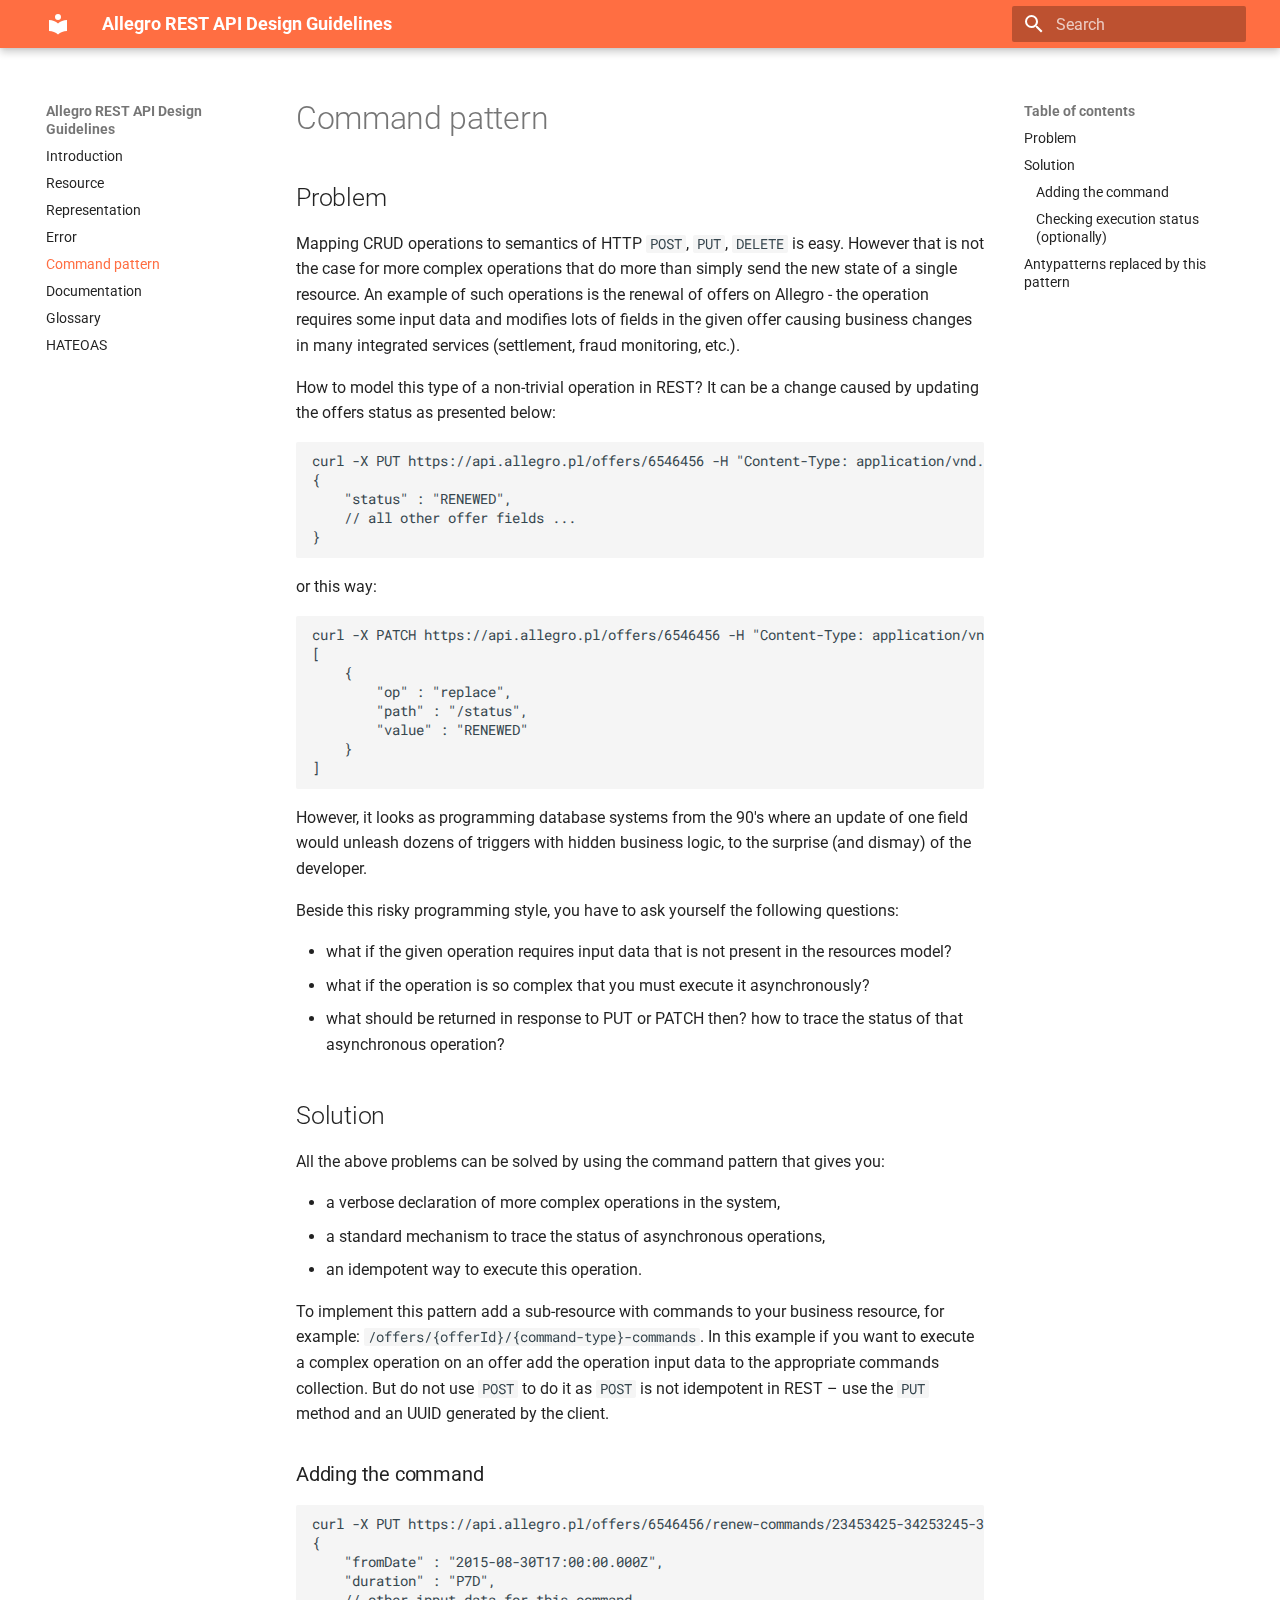
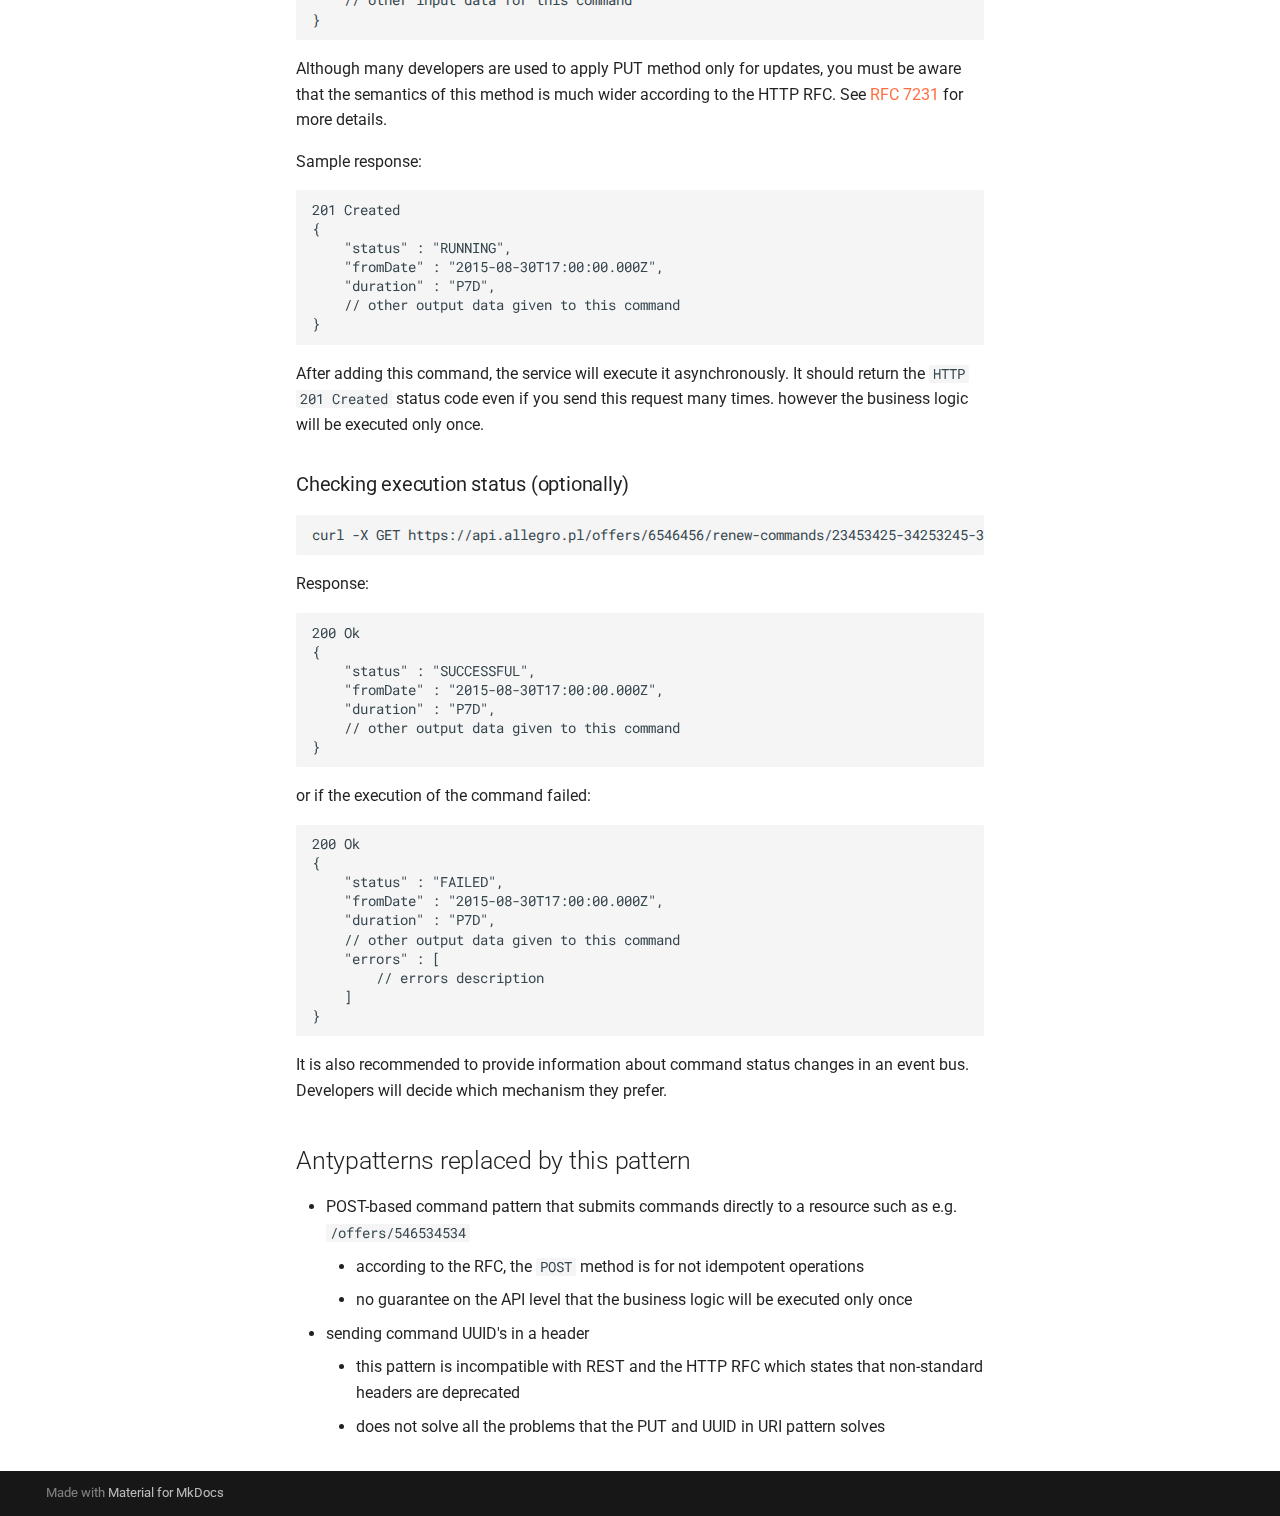
==== commit 2a51b64b: "Deployed 11a9ac2 with MkDocs version: 1.4.2" ====
--- a/Command pattern/index.html
+++ b/Command pattern/index.html
@@ -42,6 +42,8 @@
       
     
     
+      <link rel="stylesheet" href="../style.css">
+    
     <script>__md_scope=new URL("..",location),__md_hash=e=>[...e].reduce((e,_)=>(e<<5)-e+_.charCodeAt(0),0),__md_get=(e,_=localStorage,t=__md_scope)=>JSON.parse(_.getItem(t.pathname+"."+e)),__md_set=(e,_,t=localStorage,a=__md_scope)=>{try{t.setItem(a.pathname+"."+e,JSON.stringify(_))}catch(e){}}</script>
     
       
@@ -54,12 +56,16 @@
   
     
     
-    
-    
-    
-    <body dir="ltr" data-md-color-scheme="default" data-md-color-primary="" data-md-color-accent="">
-  
-    
+      
+    
+    
+    
+    
+    <body dir="ltr" data-md-color-scheme="default" data-md-color-primary="deep-orange" data-md-color-accent="indigo">
+  
+    
+    
+      <script>var palette=__md_get("__palette");if(palette&&"object"==typeof palette.color)for(var key of Object.keys(palette.color))document.body.setAttribute("data-md-color-"+key,palette.color[key])</script>
     
     <input class="md-toggle" data-md-toggle="drawer" type="checkbox" id="__drawer" autocomplete="off">
     <input class="md-toggle" data-md-toggle="search" type="checkbox" id="__search" autocomplete="off">
@@ -108,6 +114,14 @@
         </div>
       </div>
     </div>
+    
+      <form class="md-header__option" data-md-component="palette">
+        
+          
+          <input class="md-option" data-md-color-media="" data-md-color-scheme="default" data-md-color-primary="deep-orange" data-md-color-accent="indigo"  aria-hidden="true"  type="radio" name="__palette" id="__palette_1">
+          
+        
+      </form>
     
     
     
--- a/style.css
+++ b/style.css
@@ -0,0 +1,3 @@
+:root {
+    --md-primary-fg-color:        #FF5A00;
+}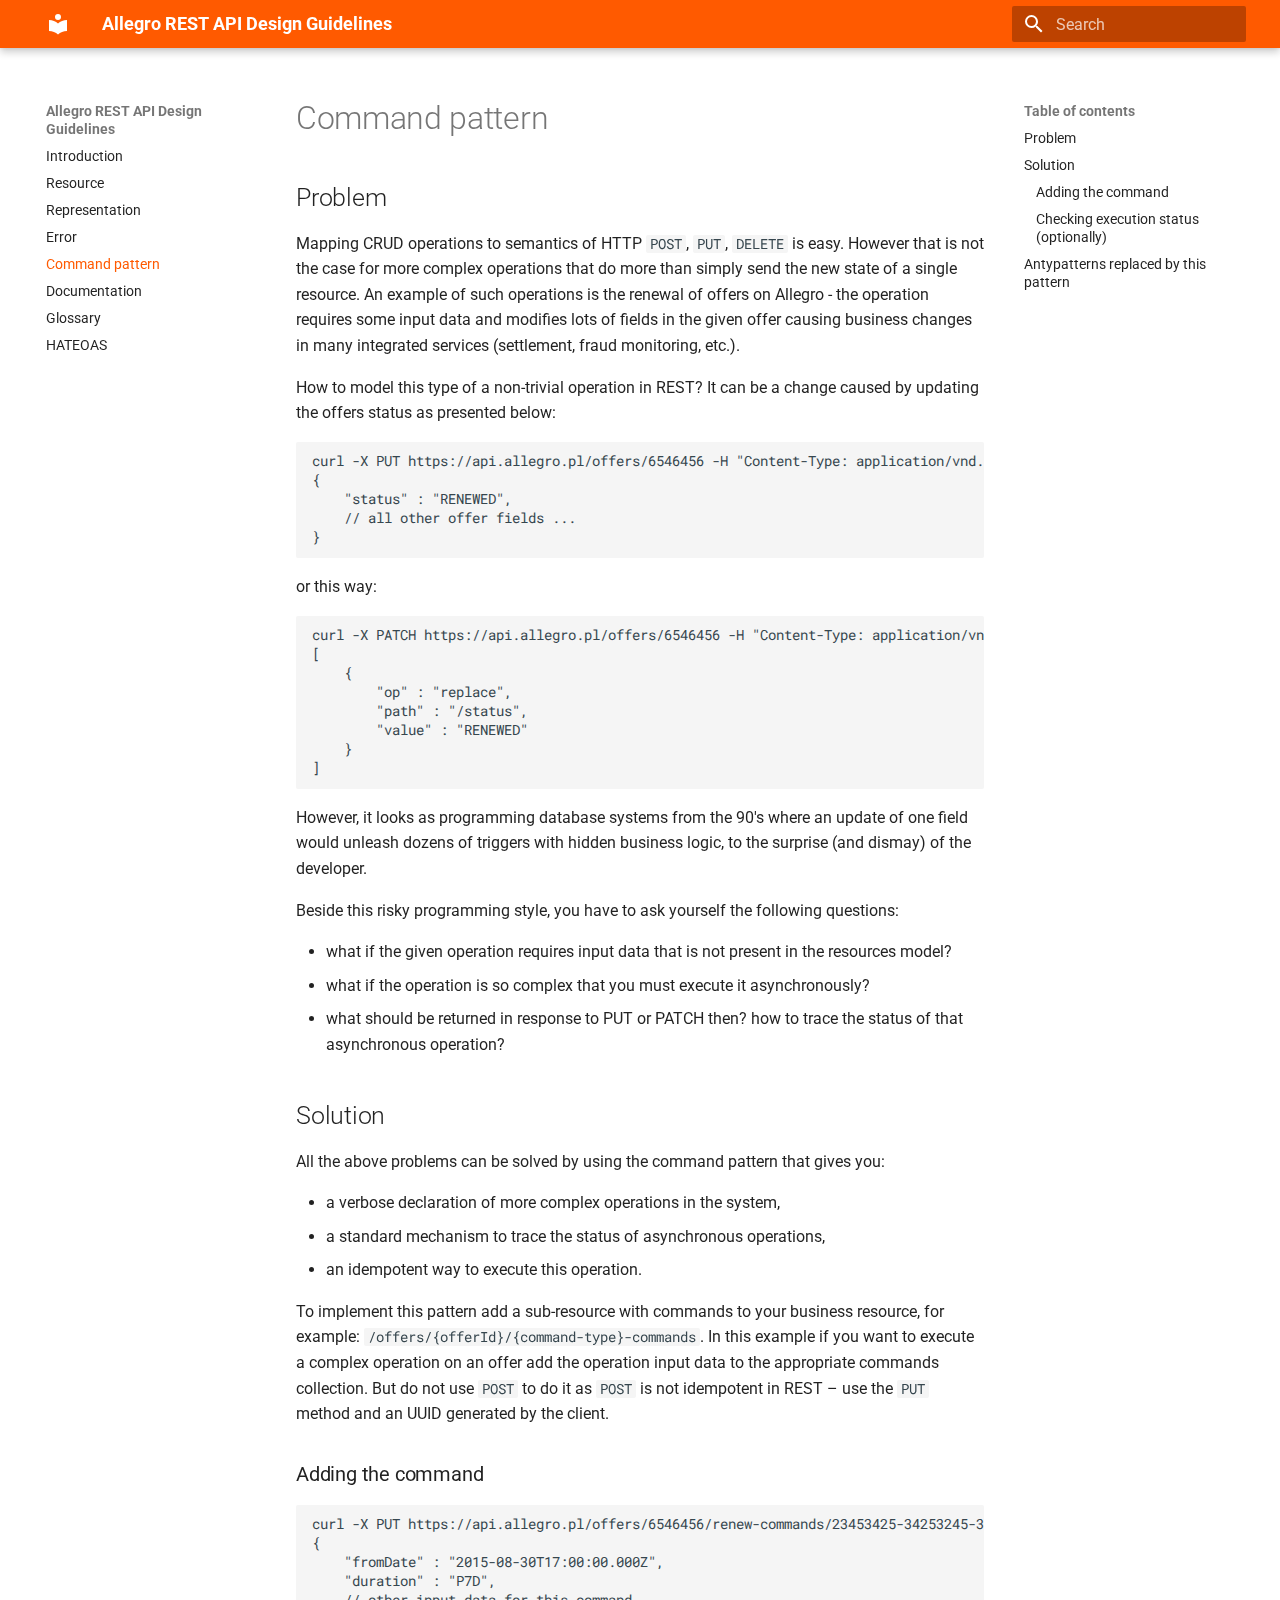
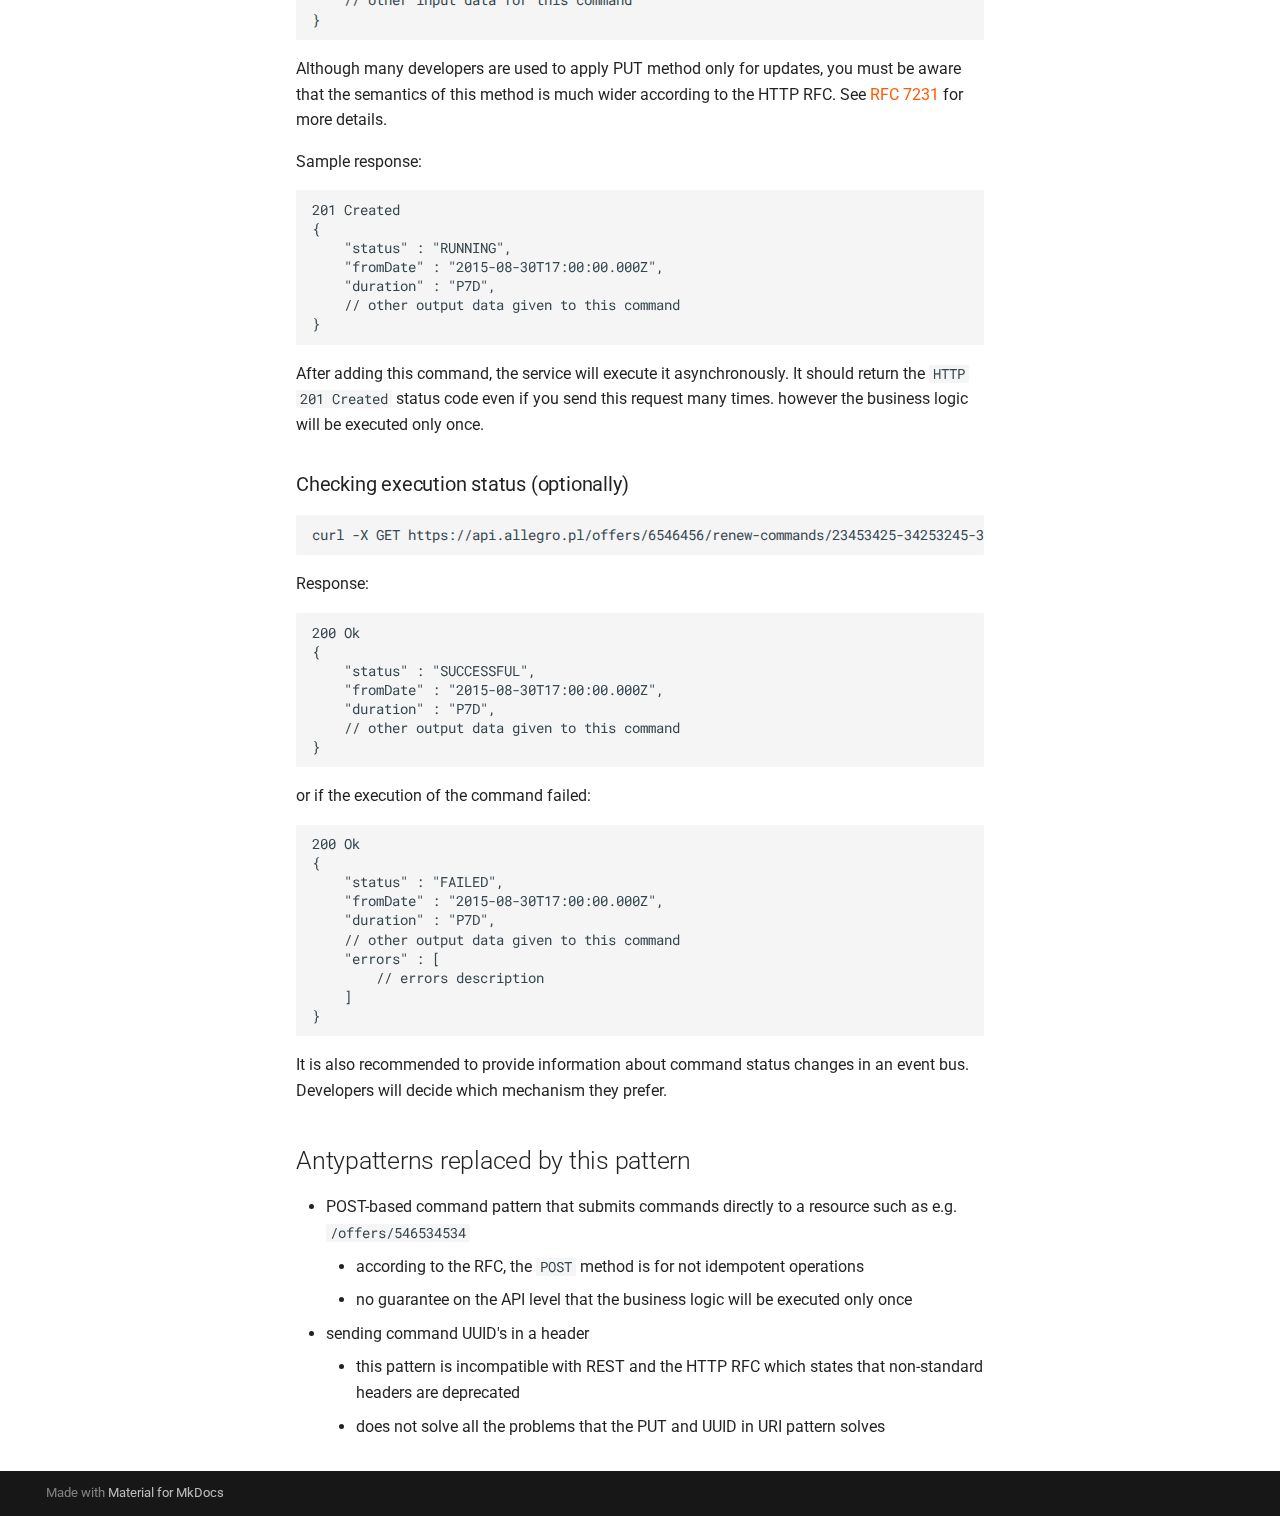
==== commit 724df863: "Deployed 4ab69ae with MkDocs version: 1.4.2" ====
--- a/Command pattern/index.html
+++ b/Command pattern/index.html
@@ -61,7 +61,7 @@
     
     
     
-    <body dir="ltr" data-md-color-scheme="default" data-md-color-primary="deep-orange" data-md-color-accent="indigo">
+    <body dir="ltr" data-md-color-scheme="default" data-md-color-primary="" data-md-color-accent="">
   
     
     
@@ -118,7 +118,7 @@
       <form class="md-header__option" data-md-component="palette">
         
           
-          <input class="md-option" data-md-color-media="" data-md-color-scheme="default" data-md-color-primary="deep-orange" data-md-color-accent="indigo"  aria-hidden="true"  type="radio" name="__palette" id="__palette_1">
+          <input class="md-option" data-md-color-media="" data-md-color-scheme="default" data-md-color-primary="" data-md-color-accent=""  aria-hidden="true"  type="radio" name="__palette" id="__palette_1">
           
         
       </form>
